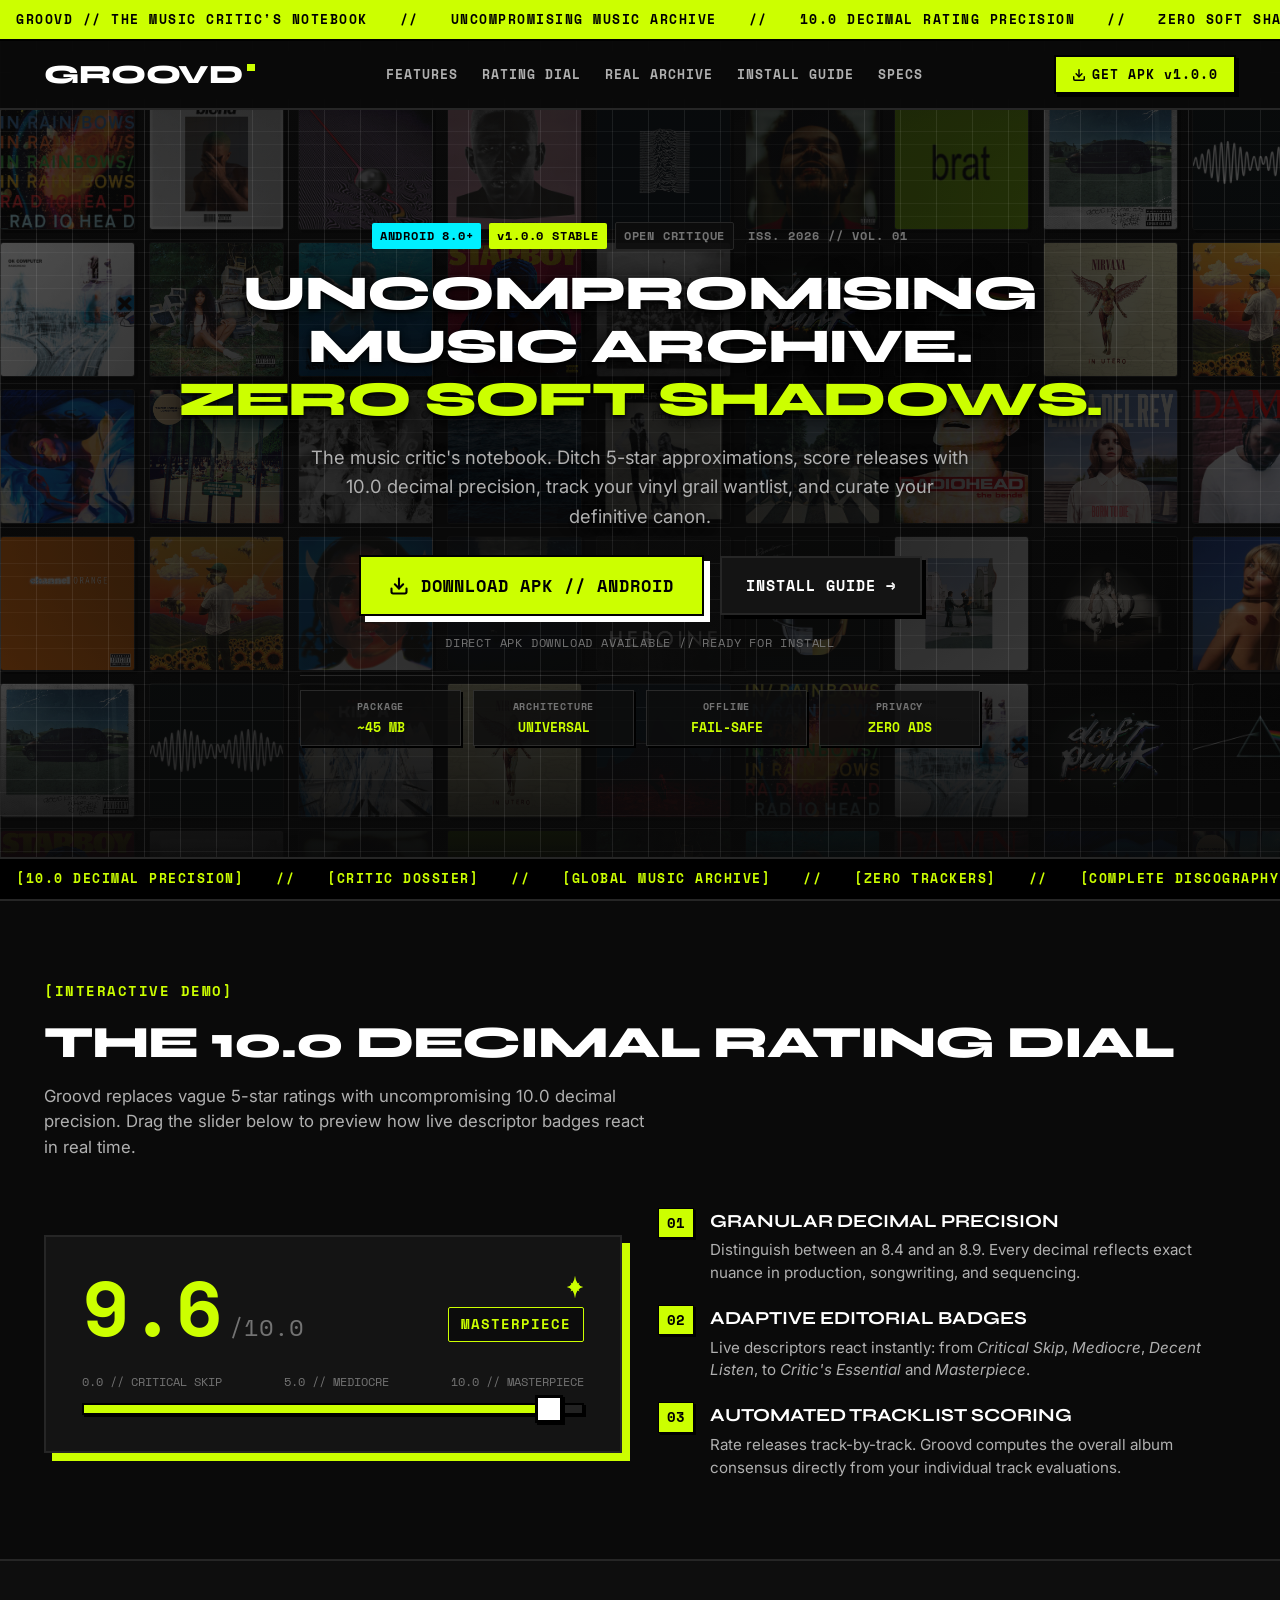
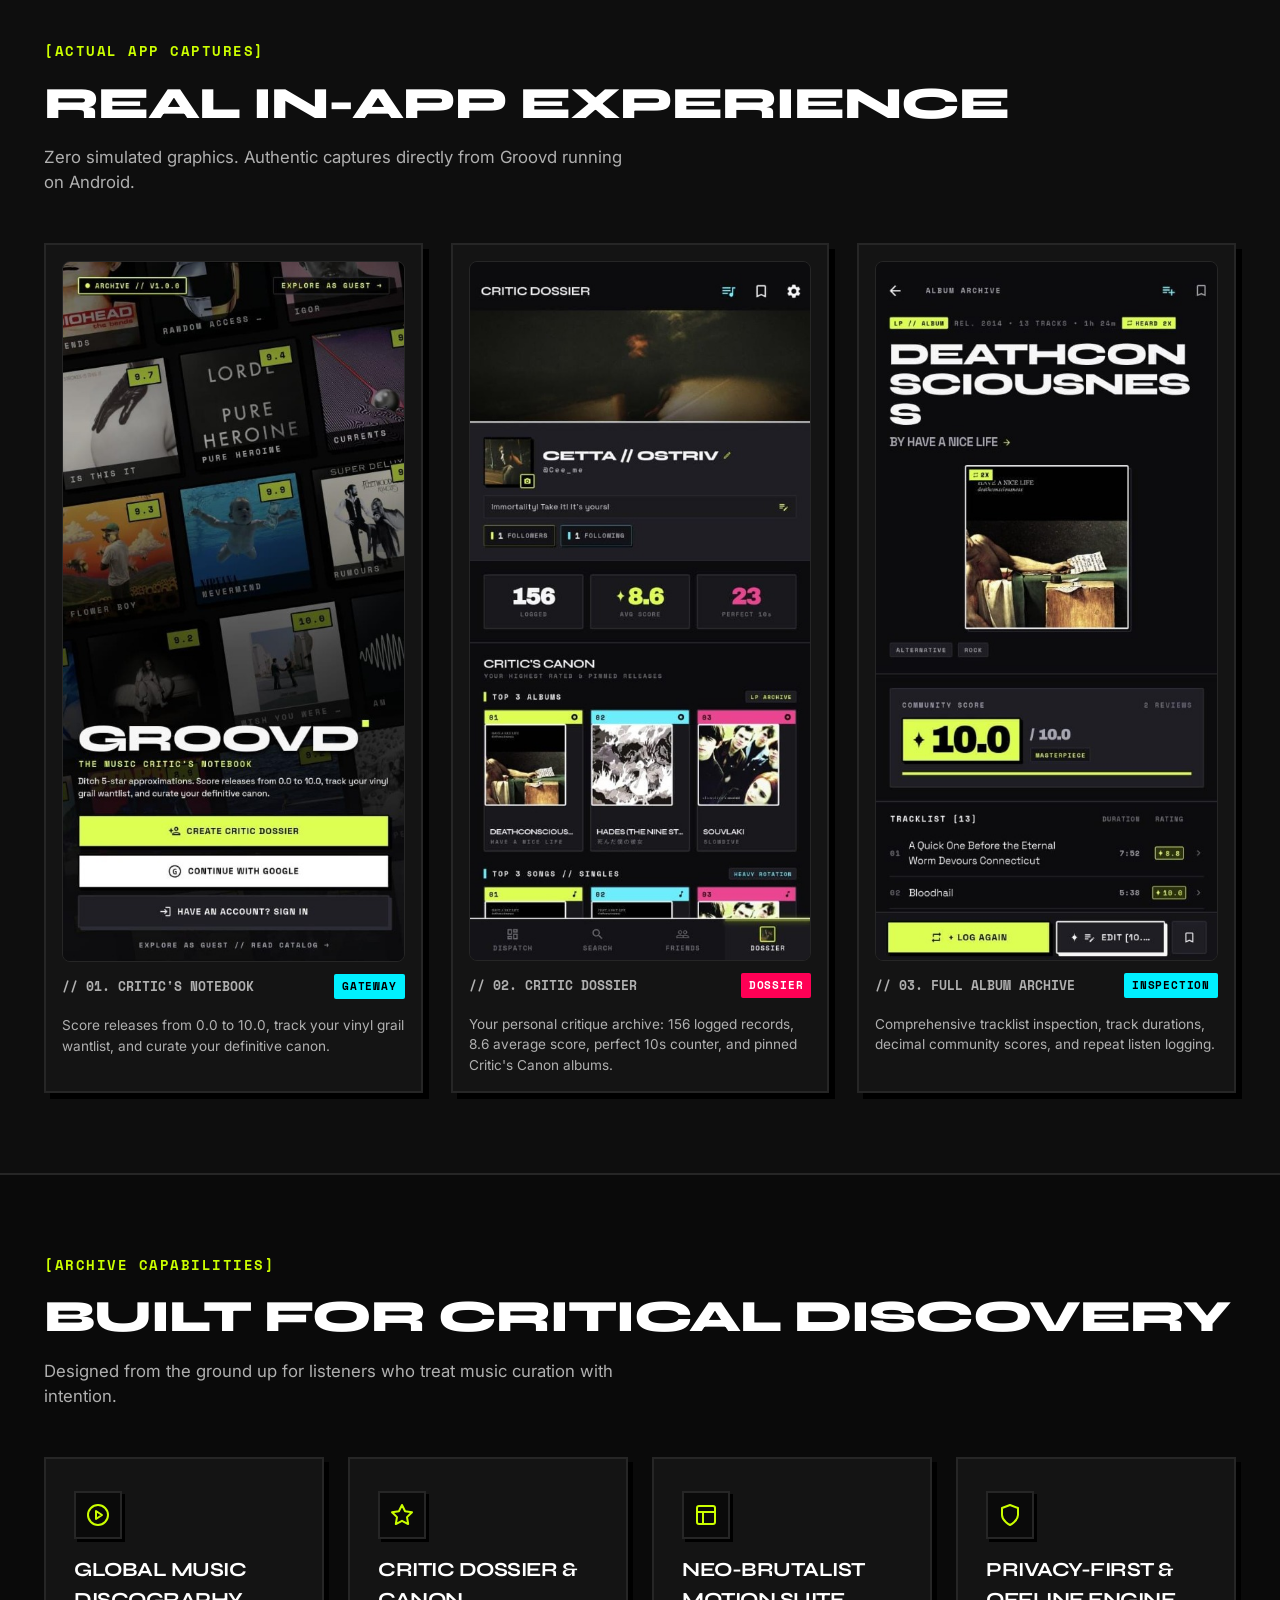
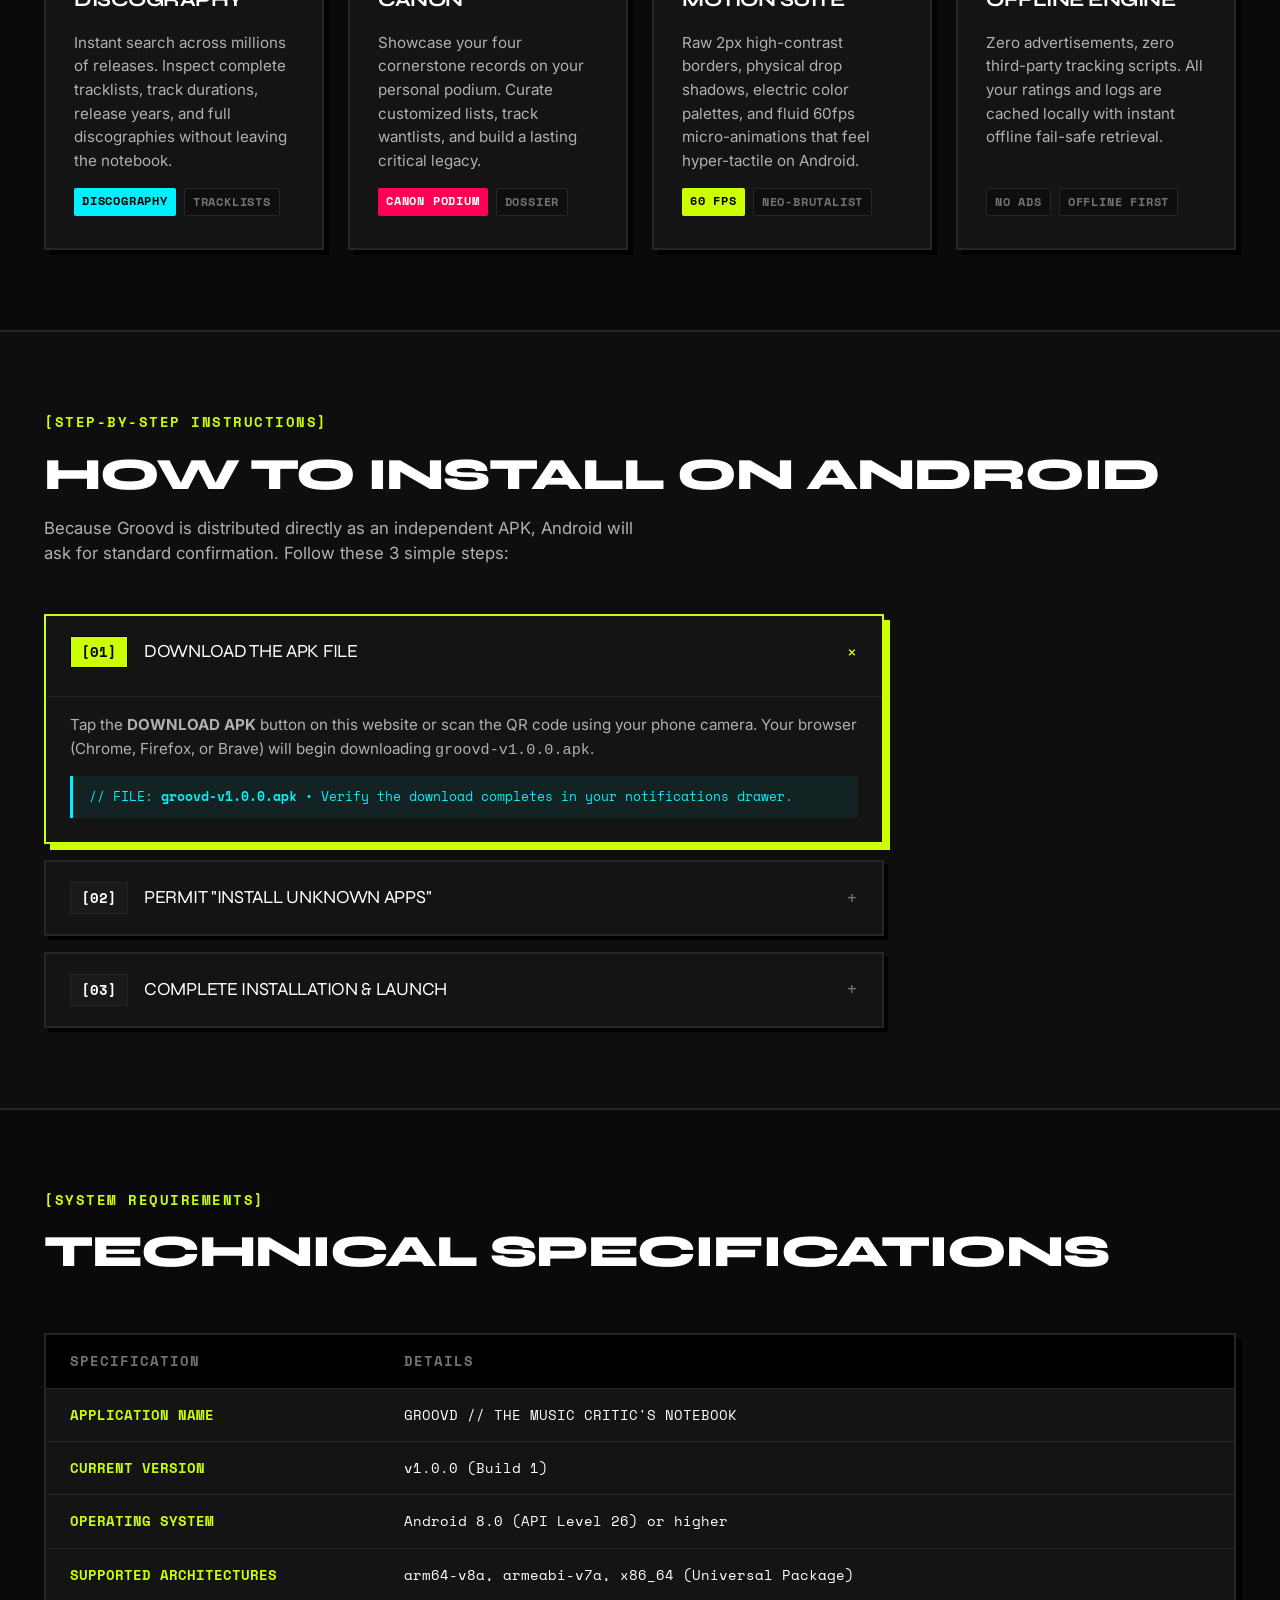
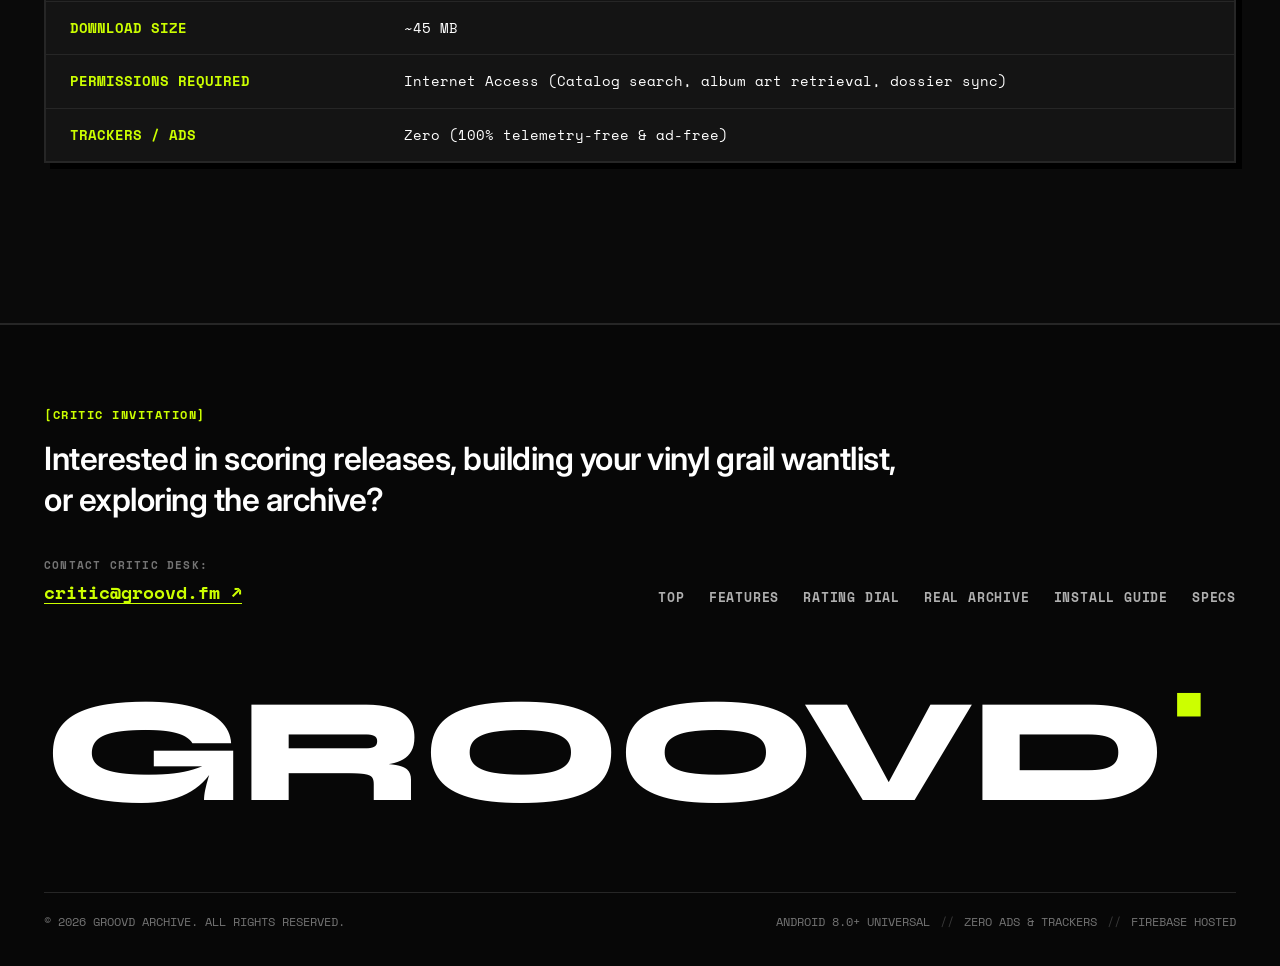
==== groovd/website/index.html @ 0b5dc409 "add website landing page, stylesheet, and static assets" ====
<!DOCTYPE html>
<html lang="en">
<head>
  <meta charset="UTF-8">
  <meta name="viewport" content="width=device-width, initial-scale=1.0">
  <title>GROOVD // The Music Critic's Notebook (Official Android Download)</title>

  <!-- SEO & Social Metadata -->
  <meta name="description" content="Download Groovd for Android. The uncompromising editorial music rating and cataloging application with 10.0 decimal precision, critic dossiers, and neo-brutalist aesthetics.">
  <meta name="keywords" content="Groovd, music critic, music rating app, album reviews, 10.0 decimal rating, android apk, brutalist music app">
  <meta name="author" content="Groovd Editorial">

  <!-- Open Graph / Facebook -->
  <meta property="og:type" content="website">
  <meta property="og:url" content="https://groovd-43b81.web.app/">
  <meta property="og:title" content="GROOVD // The Music Critic's Notebook">
  <meta property="og:description" content="Uncompromising music rating and discography archive for Android. 10.0 decimal precision, zero soft shadows.">
  <meta property="og:image" content="assets/icon/groovd-logo.png">

  <!-- Twitter -->
  <meta name="twitter:card" content="summary_large_image">
  <meta name="twitter:title" content="GROOVD // The Music Critic's Notebook">
  <meta name="twitter:description" content="Uncompromising music rating and discography archive for Android. Download official APK.">
  <meta name="twitter:image" content="assets/icon/groovd-logo.png">

  <!-- Favicon -->
  <link rel="icon" type="image/png" href="assets/icon/groovd-logo.png">

  <!-- Stylesheet (versioned to ensure instant browser cache refresh) -->
  <link rel="stylesheet" href="css/styles.css?v=3.6">
</head>
<body>

  <!-- In-App Authentic Splash Screen (Same as Flutter App, runs on access & refresh) -->
  <div id="splash-screen" class="splash-screen" role="dialog" aria-modal="true" aria-label="Groovd Launch Screen">
    <!-- Concentric Vinyl Grooves (Directly from app _VinylGroovesPainter) -->
    <svg class="splash-vinyl-grooves" viewBox="0 0 800 800" aria-hidden="true">
      <circle cx="400" cy="400" r="90" fill="none" stroke="#26262F" stroke-width="1.2" />
      <circle cx="400" cy="400" r="140" fill="none" stroke="#26262F" stroke-width="1.2" />
      <circle cx="400" cy="400" r="190" fill="none" stroke="#26262F" stroke-width="1.2" />
      <circle cx="400" cy="400" r="240" fill="none" stroke="#26262F" stroke-width="1.2" />
      <circle cx="400" cy="400" r="290" fill="none" stroke="#26262F" stroke-width="1.2" />
      <circle cx="400" cy="400" r="340" fill="none" stroke="#26262F" stroke-width="1.2" />
    </svg>

    <div class="splash-brand-container">
      <div class="splash-brand-row">
        <span class="splash-brand-text">GROOVD</span>
        <span class="splash-brand-block" aria-hidden="true"></span>
      </div>

      <div class="splash-tagline">
        <span class="splash-dash"></span>
        <span class="splash-tagline-text">THE MUSIC CRITIC'S NOTEBOOK</span>
        <span class="splash-dash"></span>
      </div>
    </div>

    <div class="splash-footer">
      GROOVD // ARCHIVE v1.0
    </div>
  </div>

  <!-- Top Marquee Ticker (Dual identical tracks for 100% seamless infinite loop) -->
  <div class="marquee-wrapper" aria-hidden="true">
    <div class="marquee-content">
      <span>GROOVD // THE MUSIC CRITIC'S NOTEBOOK</span>
      <span>//</span>
      <span>UNCOMPROMISING MUSIC ARCHIVE</span>
      <span>//</span>
      <span>10.0 DECIMAL RATING PRECISION</span>
      <span>//</span>
      <span>ZERO SOFT SHADOWS</span>
      <span>//</span>
      <span>OFFICIAL ANDROID V1.0.0 RELEASE</span>
      <span>//</span>
      <span>DIRECT APK DOWNLOAD</span>
      <span>//</span>
      <span>GROOVD // THE MUSIC CRITIC'S NOTEBOOK</span>
      <span>//</span>
      <span>UNCOMPROMISING MUSIC ARCHIVE</span>
      <span>//</span>
      <span>10.0 DECIMAL RATING PRECISION</span>
      <span>//</span>
      <span>ZERO SOFT SHADOWS</span>
      <span>//</span>
      <span>OFFICIAL ANDROID V1.0.0 RELEASE</span>
      <span>//</span>
      <span>DIRECT APK DOWNLOAD</span>
      <span>//</span>
    </div>
    <div class="marquee-content" aria-hidden="true">
      <span>GROOVD // THE MUSIC CRITIC'S NOTEBOOK</span>
      <span>//</span>
      <span>UNCOMPROMISING MUSIC ARCHIVE</span>
      <span>//</span>
      <span>10.0 DECIMAL RATING PRECISION</span>
      <span>//</span>
      <span>ZERO SOFT SHADOWS</span>
      <span>//</span>
      <span>OFFICIAL ANDROID V1.0.0 RELEASE</span>
      <span>//</span>
      <span>DIRECT APK DOWNLOAD</span>
      <span>//</span>
      <span>GROOVD // THE MUSIC CRITIC'S NOTEBOOK</span>
      <span>//</span>
      <span>UNCOMPROMISING MUSIC ARCHIVE</span>
      <span>//</span>
      <span>10.0 DECIMAL RATING PRECISION</span>
      <span>//</span>
      <span>ZERO SOFT SHADOWS</span>
      <span>//</span>
      <span>OFFICIAL ANDROID V1.0.0 RELEASE</span>
      <span>//</span>
      <span>DIRECT APK DOWNLOAD</span>
      <span>//</span>
    </div>
  </div>

  <!-- Sticky Navigation Header (In-App Logo Style: GROOVD ▪) -->
  <header class="site-nav">
    <div class="container nav-inner">
      <a href="#hero" class="nav-brand" aria-label="GROOVD Archive Home">
        <span class="brand-text">GROOVD</span>
        <span class="brand-square" aria-hidden="true"></span>
      </a>

      <nav class="nav-links">
        <a href="#features">FEATURES</a>
        <a href="#rating-demo">RATING DIAL</a>
        <a href="#showcase">REAL ARCHIVE</a>
        <a href="#install-guide">INSTALL GUIDE</a>
        <a href="#specs">SPECS</a>
      </nav>

      <a href="#download" class="btn-nav-download js-download-link">
        <svg width="14" height="14" viewBox="0 0 24 24" fill="none" stroke="currentColor" stroke-width="2.5" stroke-linecap="round" stroke-linejoin="round">
          <path d="M21 15v4a2 2 0 0 1-2 2H5a2 2 0 0 1-2-2v-4"></path>
          <polyline points="7 10 12 15 17 10"></polyline>
          <line x1="12" y1="15" x2="12" y2="3"></line>
        </svg>
        GET APK v1.0.0
      </a>
    </div>
  </header>

  <!-- Hero Section with Animated Album Covers Wall Background -->
  <section id="hero" class="hero">
    
    <!-- Animated Multi-Row Background of Real Album Covers Covering ALL of the Top Section Background -->
    <div class="hero-covers-bg" aria-hidden="true">
      <div class="covers-track track-1">
        <img src="assets/covers/in_rainbows.jpg" alt="">
        <img src="assets/covers/blonde.jpg" alt="">
        <img src="assets/covers/currents.jpg" alt="">
        <img src="assets/covers/igor.jpg" alt="">
        <img src="assets/covers/unknown_pleasures.jpg" alt="">
        <img src="assets/covers/after_hours.jpg" alt="">
        <img src="assets/covers/brat.jpg" alt="">
        <img src="assets/covers/good_kid_maad_city.jpg" alt="">
        <img src="assets/covers/am.jpg" alt="">
        <img src="assets/covers/kid_a.jpg" alt="">
        <img src="assets/covers/in_rainbows.jpg" alt="">
        <img src="assets/covers/blonde.jpg" alt="">
        <img src="assets/covers/currents.jpg" alt="">
        <img src="assets/covers/igor.jpg" alt="">
        <img src="assets/covers/unknown_pleasures.jpg" alt="">
        <img src="assets/covers/after_hours.jpg" alt="">
      </div>

      <div class="covers-track track-2">
        <img src="assets/covers/ok_computer.jpg" alt="">
        <img src="assets/covers/ctrl.jpg" alt="">
        <img src="assets/covers/nevermind.jpg" alt="">
        <img src="assets/covers/starboy.jpg" alt="">
        <img src="assets/covers/to_pimp_a_butterfly.jpg" alt="">
        <img src="assets/covers/discovery.jpg" alt="">
        <img src="assets/covers/the_dark_side_of_the_moon.jpg" alt="">
        <img src="assets/covers/in_utero.jpg" alt="">
        <img src="assets/covers/flower_boy.jpg" alt="">
        <img src="assets/covers/punisher.jpg" alt="">
        <img src="assets/covers/ok_computer.jpg" alt="">
        <img src="assets/covers/ctrl.jpg" alt="">
        <img src="assets/covers/nevermind.jpg" alt="">
        <img src="assets/covers/starboy.jpg" alt="">
        <img src="assets/covers/to_pimp_a_butterfly.jpg" alt="">
        <img src="assets/covers/discovery.jpg" alt="">
      </div>

      <div class="covers-track track-3">
        <img src="assets/covers/melodrama.jpg" alt="">
        <img src="assets/covers/lonerism.jpg" alt="">
        <img src="assets/covers/vespertine.jpg" alt="">
        <img src="assets/covers/sos.jpg" alt="">
        <img src="assets/covers/rumours.jpg" alt="">
        <img src="assets/covers/abbey_road.jpg" alt="">
        <img src="assets/covers/the_bends.jpg" alt="">
        <img src="assets/covers/born_to_die.jpg" alt="">
        <img src="assets/covers/damn.jpg" alt="">
        <img src="assets/covers/is_this_it.jpg" alt="">
        <img src="assets/covers/melodrama.jpg" alt="">
        <img src="assets/covers/lonerism.jpg" alt="">
        <img src="assets/covers/vespertine.jpg" alt="">
        <img src="assets/covers/sos.jpg" alt="">
        <img src="assets/covers/rumours.jpg" alt="">
        <img src="assets/covers/abbey_road.jpg" alt="">
      </div>

      <div class="covers-track track-4">
        <img src="assets/covers/channel_orange.jpg" alt="">
        <img src="assets/covers/flower_boy.jpg" alt="">
        <img src="assets/covers/gemini_rights.jpg" alt="">
        <img src="assets/covers/hit_me_hard_and_soft.jpg" alt="">
        <img src="assets/covers/pure_heroine.jpg" alt="">
        <img src="assets/covers/random_access_memories.jpg" alt="">
        <img src="assets/covers/wish_you_were_here.jpg" alt="">
        <img src="assets/covers/wwafawdwg.jpg" alt="">
        <img src="assets/covers/short_n_sweet.jpg" alt="">
        <img src="assets/covers/lover.jpg" alt="">
        <img src="assets/covers/channel_orange.jpg" alt="">
        <img src="assets/covers/flower_boy.jpg" alt="">
        <img src="assets/covers/gemini_rights.jpg" alt="">
        <img src="assets/covers/hit_me_hard_and_soft.jpg" alt="">
        <img src="assets/covers/pure_heroine.jpg" alt="">
        <img src="assets/covers/random_access_memories.jpg" alt="">
      </div>

      <div class="covers-track track-5">
        <img src="assets/covers/good_kid_maad_city.jpg" alt="">
        <img src="assets/covers/am.jpg" alt="">
        <img src="assets/covers/kid_a.jpg" alt="">
        <img src="assets/covers/in_utero.jpg" alt="">
        <img src="assets/covers/punisher.jpg" alt="">
        <img src="assets/covers/in_rainbows.jpg" alt="">
        <img src="assets/covers/ok_computer.jpg" alt="">
        <img src="assets/covers/discovery.jpg" alt="">
        <img src="assets/covers/the_dark_side_of_the_moon.jpg" alt="">
        <img src="assets/covers/blonde.jpg" alt="">
        <img src="assets/covers/good_kid_maad_city.jpg" alt="">
        <img src="assets/covers/am.jpg" alt="">
        <img src="assets/covers/kid_a.jpg" alt="">
        <img src="assets/covers/in_utero.jpg" alt="">
        <img src="assets/covers/punisher.jpg" alt="">
        <img src="assets/covers/in_rainbows.jpg" alt="">
      </div>

      <div class="covers-track track-6">
        <img src="assets/covers/starboy.jpg" alt="">
        <img src="assets/covers/to_pimp_a_butterfly.jpg" alt="">
        <img src="assets/covers/after_hours.jpg" alt="">
        <img src="assets/covers/brat.jpg" alt="">
        <img src="assets/covers/ctrl.jpg" alt="">
        <img src="assets/covers/nevermind.jpg" alt="">
        <img src="assets/covers/damn.jpg" alt="">
        <img src="assets/covers/melodrama.jpg" alt="">
        <img src="assets/covers/lonerism.jpg" alt="">
        <img src="assets/covers/abbey_road.jpg" alt="">
        <img src="assets/covers/starboy.jpg" alt="">
        <img src="assets/covers/to_pimp_a_butterfly.jpg" alt="">
        <img src="assets/covers/after_hours.jpg" alt="">
        <img src="assets/covers/brat.jpg" alt="">
        <img src="assets/covers/ctrl.jpg" alt="">
        <img src="assets/covers/nevermind.jpg" alt="">
      </div>

      <div class="covers-track track-7">
        <img src="assets/covers/wish_you_were_here.jpg" alt="">
        <img src="assets/covers/short_n_sweet.jpg" alt="">
        <img src="assets/covers/pure_heroine.jpg" alt="">
        <img src="assets/covers/the_dark_side_of_the_moon.jpg" alt="">
        <img src="assets/covers/the_bends.jpg" alt="">
        <img src="assets/covers/am.jpg" alt="">
        <img src="assets/covers/discovery.jpg" alt="">
        <img src="assets/covers/in_rainbows.jpg" alt="">
        <img src="assets/covers/ctrl.jpg" alt="">
        <img src="assets/covers/igor.jpg" alt="">
        <img src="assets/covers/wish_you_were_here.jpg" alt="">
        <img src="assets/covers/short_n_sweet.jpg" alt="">
        <img src="assets/covers/pure_heroine.jpg" alt="">
        <img src="assets/covers/the_dark_side_of_the_moon.jpg" alt="">
        <img src="assets/covers/the_bends.jpg" alt="">
        <img src="assets/covers/am.jpg" alt="">
      </div>

      <div class="hero-covers-overlay"></div>
    </div>

    <div class="container hero-container">
      
      <!-- Hero Content (Open, unboxed typography & actions) -->
      <div class="hero-content">
        
        <!-- Header Strip / Badges & Issue Code -->
        <div class="hero-meta-bar">
          <div class="hero-tags">
            <span class="tag-badge cyan">ANDROID 8.0+</span>
            <span class="tag-badge lime">v1.0.0 STABLE</span>
            <span class="tag-badge muted">OPEN CRITIQUE</span>
          </div>
          <div class="hero-edition-code">
            ISS. 2026 // VOL. 01
          </div>
        </div>

        <!-- Headline -->
        <h1 class="hero-title">
          <span class="hero-title-line">UNCOMPROMISING</span>
          <span class="hero-title-line">MUSIC ARCHIVE.</span>
          <span class="hero-title-line highlight-lime">ZERO SOFT SHADOWS.</span>
        </h1>

        <!-- Subtitle Mission -->
        <p class="hero-subtitle">
          The music critic's notebook. Ditch 5-star approximations, score releases with 10.0 decimal precision, track your vinyl grail wantlist, and curate your definitive canon.
        </p>

        <!-- Action Buttons & Device Status -->
        <div class="hero-actions-container">
          <div class="download-cta-row" id="download">
            <a href="download/groovd-latest.apk" class="btn-primary-download js-download-link" download="groovd-v1.0.0.apk">
              <svg width="20" height="20" viewBox="0 0 24 24" fill="none" stroke="currentColor" stroke-width="2.5" stroke-linecap="round" stroke-linejoin="round">
                <path d="M21 15v4a2 2 0 0 1-2 2H5a2 2 0 0 1-2-2v-4"></path>
                <polyline points="7 10 12 15 17 10"></polyline>
                <line x1="12" y1="15" x2="12" y2="3"></line>
              </svg>
              DOWNLOAD APK // ANDROID
            </a>

            <a href="#install-guide" class="btn-secondary-guide">
              INSTALL GUIDE →
            </a>
          </div>

          <div id="device-notice"></div>
        </div>

        <!-- Structured Specs Strip -->
        <div class="hero-specs-strip">
          <div class="spec-chip">
            <span class="spec-k">PACKAGE</span>
            <span class="spec-v">~45 MB</span>
          </div>
          <div class="spec-chip">
            <span class="spec-k">ARCHITECTURE</span>
            <span class="spec-v">UNIVERSAL</span>
          </div>
          <div class="spec-chip">
            <span class="spec-k">OFFLINE</span>
            <span class="spec-v">FAIL-SAFE</span>
          </div>
          <div class="spec-chip">
            <span class="spec-k">PRIVACY</span>
            <span class="spec-v">ZERO ADS</span>
          </div>
        </div>

      </div>

    </div>
  </section>

  <!-- Secondary Ticker (Dual identical tracks for 100% seamless infinite loop) -->
  <div class="marquee-wrapper marquee-alt" aria-hidden="true">
    <div class="marquee-content">
      <span>[10.0 DECIMAL PRECISION]</span>
      <span>//</span>
      <span>[CRITIC DOSSIER]</span>
      <span>//</span>
      <span>[GLOBAL MUSIC ARCHIVE]</span>
      <span>//</span>
      <span>[ZERO TRACKERS]</span>
      <span>//</span>
      <span>[COMPLETE DISCOGRAPHY]</span>
      <span>//</span>
      <span>[HAPTIC SLIDERS]</span>
      <span>//</span>
      <span>[10.0 DECIMAL PRECISION]</span>
      <span>//</span>
      <span>[CRITIC DOSSIER]</span>
      <span>//</span>
      <span>[GLOBAL MUSIC ARCHIVE]</span>
      <span>//</span>
      <span>[ZERO TRACKERS]</span>
      <span>//</span>
      <span>[COMPLETE DISCOGRAPHY]</span>
      <span>//</span>
      <span>[HAPTIC SLIDERS]</span>
      <span>//</span>
    </div>
    <div class="marquee-content" aria-hidden="true">
      <span>[10.0 DECIMAL PRECISION]</span>
      <span>//</span>
      <span>[CRITIC DOSSIER]</span>
      <span>//</span>
      <span>[GLOBAL MUSIC ARCHIVE]</span>
      <span>//</span>
      <span>[ZERO TRACKERS]</span>
      <span>//</span>
      <span>[COMPLETE DISCOGRAPHY]</span>
      <span>//</span>
      <span>[HAPTIC SLIDERS]</span>
      <span>//</span>
      <span>[10.0 DECIMAL PRECISION]</span>
      <span>//</span>
      <span>[CRITIC DOSSIER]</span>
      <span>//</span>
      <span>[GLOBAL MUSIC ARCHIVE]</span>
      <span>//</span>
      <span>[ZERO TRACKERS]</span>
      <span>//</span>
      <span>[COMPLETE DISCOGRAPHY]</span>
      <span>//</span>
      <span>[HAPTIC SLIDERS]</span>
      <span>//</span>
    </div>
  </div>

  <!-- Interactive Rating Playground -->
  <section id="rating-demo" class="section">
    <div class="container">
      <div class="section-header">
        <span class="section-label">[INTERACTIVE DEMO]</span>
        <h2 class="section-title">THE 10.0 DECIMAL RATING DIAL</h2>
        <p class="section-desc">
          Groovd replaces vague 5-star ratings with uncompromising 10.0 decimal precision. Drag the slider below to preview how live descriptor badges react in real time.
        </p>
      </div>

      <div class="playground-grid">
        <!-- Interactive Card -->
        <div class="rating-demo-card" id="demo-rating-card">
          <div class="rating-demo-display">
            <div class="score-huge-wrap">
              <span class="score-huge-number" id="demo-score-value">9.6</span>
              <span class="score-huge-max">/10.0</span>
            </div>

            <div class="rating-badge-combo">
              <div id="demo-spike-sign"></div>
              <div class="descriptor-chip" id="demo-descriptor">MASTERPIECE</div>
            </div>
          </div>

          <div class="slider-container">
            <div class="slider-label-row">
              <span>0.0 // CRITICAL SKIP</span>
              <span>5.0 // MEDIOCRE</span>
              <span>10.0 // MASTERPIECE</span>
            </div>
            <input type="range" id="demo-rating-slider" min="0.0" max="10.0" step="0.1" value="9.6" aria-label="Interactive rating score slider">
          </div>
        </div>

        <!-- Explanatory Points -->
        <div class="playground-info">
          <div class="feature-point">
            <div class="point-index">01</div>
            <div class="point-body">
              <h4>Granular Decimal Precision</h4>
              <p>Distinguish between an 8.4 and an 8.9. Every decimal reflects exact nuance in production, songwriting, and sequencing.</p>
            </div>
          </div>

          <div class="feature-point">
            <div class="point-index">02</div>
            <div class="point-body">
              <h4>Adaptive Editorial Badges</h4>
              <p>Live descriptors react instantly: from <em>Critical Skip</em>, <em>Mediocre</em>, <em>Decent Listen</em>, to <em>Critic's Essential</em> and <em>Masterpiece</em>.</p>
            </div>
          </div>

          <div class="feature-point">
            <div class="point-index">03</div>
            <div class="point-body">
              <h4>Automated Tracklist Scoring</h4>
              <p>Rate releases track-by-track. Groovd computes the overall album consensus directly from your individual track evaluations.</p>
            </div>
          </div>
        </div>
      </div>
    </div>
  </section>

  <!-- Real In-App Screenshots Showcase Section -->
  <section id="showcase" class="section" style="background-color: #0E0E0E; border-top: 2px solid var(--border-dark); border-bottom: 2px solid var(--border-dark);">
    <div class="container">
      <div class="section-header">
        <span class="section-label">[ACTUAL APP CAPTURES]</span>
        <h2 class="section-title">REAL IN-APP EXPERIENCE</h2>
        <p class="section-desc">Zero simulated graphics. Authentic captures directly from Groovd running on Android.</p>
      </div>

      <div class="real-screens-showcase">
        <div class="real-screen-card">
          <div class="real-screen-img-box">
            <img src="assets/screenshots/groovd_landing.jpg" alt="Groovd Notebook Entry Screen" loading="lazy">
          </div>
          <div class="real-screen-caption">
            <span>// 01. CRITIC'S NOTEBOOK</span>
            <span class="tag-badge cyan" style="font-size: 0.7rem;">GATEWAY</span>
          </div>
          <p style="font-size: 0.85rem; color: var(--text-secondary); line-height: 1.5; margin-top: 4px;">
            Score releases from 0.0 to 10.0, track your vinyl grail wantlist, and curate your definitive canon.
          </p>
        </div>

        <div class="real-screen-card">
          <div class="real-screen-img-box">
            <img src="assets/screenshots/groovd_dossier.jpg" alt="Groovd Critic Dossier Screen" loading="lazy">
          </div>
          <div class="real-screen-caption">
            <span>// 02. CRITIC DOSSIER</span>
            <span class="tag-badge pink" style="font-size: 0.7rem;">DOSSIER</span>
          </div>
          <p style="font-size: 0.85rem; color: var(--text-secondary); line-height: 1.5; margin-top: 4px;">
            Your personal critique archive: 156 logged records, 8.6 average score, perfect 10s counter, and pinned Critic's Canon albums.
          </p>
        </div>

        <div class="real-screen-card">
          <div class="real-screen-img-box">
            <img src="assets/screenshots/groovd_album.jpg" alt="Groovd Album Archive Screen" loading="lazy">
          </div>
          <div class="real-screen-caption">
            <span>// 03. FULL ALBUM ARCHIVE</span>
            <span class="tag-badge cyan" style="font-size: 0.7rem;">INSPECTION</span>
          </div>
          <p style="font-size: 0.85rem; color: var(--text-secondary); line-height: 1.5; margin-top: 4px;">
            Comprehensive tracklist inspection, track durations, decimal community scores, and repeat listen logging.
          </p>
        </div>
      </div>
    </div>
  </section>

  <!-- Core Features Section -->
  <section id="features" class="section">
    <div class="container">
      <div class="section-header">
        <span class="section-label">[ARCHIVE CAPABILITIES]</span>
        <h2 class="section-title">BUILT FOR CRITICAL DISCOVERY</h2>
        <p class="section-desc">Designed from the ground up for listeners who treat music curation with intention.</p>
      </div>

      <div class="features-grid">
        <div class="feature-card">
          <div class="feature-icon-box">
            <svg width="24" height="24" viewBox="0 0 24 24" fill="none" stroke="currentColor" stroke-width="2" stroke-linecap="round" stroke-linejoin="round">
              <circle cx="12" cy="12" r="10"></circle>
              <polygon points="10 8 16 12 10 16 10 8"></polygon>
            </svg>
          </div>
          <h3>Global Music Discography</h3>
          <p>Instant search across millions of releases. Inspect complete tracklists, track durations, release years, and full discographies without leaving the notebook.</p>
          <div class="chip-preview">
            <span class="tag-badge cyan">DISCOGRAPHY</span>
            <span class="tag-badge muted">TRACKLISTS</span>
          </div>
        </div>

        <div class="feature-card">
          <div class="feature-icon-box">
            <svg width="24" height="24" viewBox="0 0 24 24" fill="none" stroke="currentColor" stroke-width="2" stroke-linecap="round" stroke-linejoin="round">
              <polygon points="12 2 15.09 8.26 22 9.27 17 14.14 18.18 21.02 12 17.77 5.82 21.02 7 14.14 2 9.27 8.91 8.26 12 2"></polygon>
            </svg>
          </div>
          <h3>Critic Dossier & Canon</h3>
          <p>Showcase your four cornerstone records on your personal podium. Curate customized lists, track wantlists, and build a lasting critical legacy.</p>
          <div class="chip-preview">
            <span class="tag-badge pink">CANON PODIUM</span>
            <span class="tag-badge muted">DOSSIER</span>
          </div>
        </div>

        <div class="feature-card">
          <div class="feature-icon-box">
            <svg width="24" height="24" viewBox="0 0 24 24" fill="none" stroke="currentColor" stroke-width="2" stroke-linecap="round" stroke-linejoin="round">
              <rect x="3" y="3" width="18" height="18" rx="2" ry="2"></rect>
              <line x1="3" y1="9" x2="21" y2="9"></line>
              <line x1="9" y1="21" x2="9" y2="9"></line>
            </svg>
          </div>
          <h3>Neo-Brutalist Motion Suite</h3>
          <p>Raw 2px high-contrast borders, physical drop shadows, electric color palettes, and fluid 60fps micro-animations that feel hyper-tactile on Android.</p>
          <div class="chip-preview">
            <span class="tag-badge cyan" style="background-color: var(--acid-lime);">60 FPS</span>
            <span class="tag-badge muted">NEO-BRUTALIST</span>
          </div>
        </div>

        <div class="feature-card">
          <div class="feature-icon-box">
            <svg width="24" height="24" viewBox="0 0 24 24" fill="none" stroke="currentColor" stroke-width="2" stroke-linecap="round" stroke-linejoin="round">
              <path d="M12 22s8-4 8-10V5l-8-3-8 3v7c0 6 8 10 8 10z"></path>
            </svg>
          </div>
          <h3>Privacy-First & Offline Engine</h3>
          <p>Zero advertisements, zero third-party tracking scripts. All your ratings and logs are cached locally with instant offline fail-safe retrieval.</p>
          <div class="chip-preview">
            <span class="tag-badge muted">NO ADS</span>
            <span class="tag-badge muted">OFFLINE FIRST</span>
          </div>
        </div>
      </div>
    </div>
  </section>

  <!-- Interactive Android Sideloading Walkthrough (No Emojis) -->
  <section id="install-guide" class="section" style="background-color: #0E0E0E; border-top: 2px solid var(--border-dark);">
    <div class="container">
      <div class="section-header">
        <span class="section-label">[STEP-BY-STEP INSTRUCTIONS]</span>
        <h2 class="section-title">HOW TO INSTALL ON ANDROID</h2>
        <p class="section-desc">
          Because Groovd is distributed directly as an independent APK, Android will ask for standard confirmation. Follow these 3 simple steps:
        </p>
      </div>

      <div class="sideload-accordion">
        <!-- Step 1 -->
        <div class="sideload-step active">
          <div class="step-header">
            <div class="step-header-left">
              <span class="step-num">[01]</span>
              <span class="step-title">Download the APK File</span>
            </div>
            <span class="step-indicator">+</span>
          </div>
          <div class="step-body">
            <p>Tap the <strong>DOWNLOAD APK</strong> button on this website or scan the QR code using your phone camera. Your browser (Chrome, Firefox, or Brave) will begin downloading <code>groovd-v1.0.0.apk</code>.</p>
            <div class="step-alert-box">
              // FILE: <strong>groovd-v1.0.0.apk</strong> • Verify the download completes in your notifications drawer.
            </div>
          </div>
        </div>

        <!-- Step 2 -->
        <div class="sideload-step">
          <div class="step-header">
            <div class="step-header-left">
              <span class="step-num">[02]</span>
              <span class="step-title">Permit "Install Unknown Apps"</span>
            </div>
            <span class="step-indicator">+</span>
          </div>
          <div class="step-body">
            <p>Tap the completed download notification. If this is your first time sideloading an app from your browser, Android will display: <em>"For your security, your phone is not allowed to install unknown apps from this source."</em></p>
            <p style="margin-top: 8px;">Tap <strong>Settings</strong> in that popup, and toggle <strong>"Allow from this source"</strong> to ON.</p>
            <div class="step-alert-box">
              // NOTICE: This is standard Android security for all apps downloaded directly from websites rather than the Play Store.
            </div>
          </div>
        </div>

        <!-- Step 3 -->
        <div class="sideload-step">
          <div class="step-header">
            <div class="step-header-left">
              <span class="step-num">[03]</span>
              <span class="step-title">Complete Installation & Launch</span>
            </div>
            <span class="step-indicator">+</span>
          </div>
          <div class="step-body">
            <p>Return to the installer screen and tap <strong>INSTALL</strong>. Once installed, tap <strong>OPEN</strong> to launch Groovd, build your Critic Dossier, and start logging releases.</p>
            <div class="step-alert-box" style="border-left-color: var(--acid-lime); color: var(--acid-lime); background-color: rgba(204, 255, 0, 0.05);">
              // READY: All future releases and updates can be installed over the existing app without losing your reviews.
            </div>
          </div>
        </div>
      </div>
    </div>
  </section>

  <!-- Technical Specifications Table -->
  <section id="specs" class="section" style="border-top: 2px solid var(--border-dark);">
    <div class="container">
      <div class="section-header">
        <span class="section-label">[SYSTEM REQUIREMENTS]</span>
        <h2 class="section-title">TECHNICAL SPECIFICATIONS</h2>
      </div>

      <div class="specs-table-wrapper">
        <table class="specs-table">
          <thead>
            <tr>
              <th>SPECIFICATION</th>
              <th>DETAILS</th>
            </tr>
          </thead>
          <tbody>
            <tr>
              <td>APPLICATION NAME</td>
              <td>GROOVD // THE MUSIC CRITIC'S NOTEBOOK</td>
            </tr>
            <tr>
              <td>CURRENT VERSION</td>
              <td>v1.0.0 (Build 1)</td>
            </tr>
            <tr>
              <td>OPERATING SYSTEM</td>
              <td>Android 8.0 (API Level 26) or higher</td>
            </tr>
            <tr>
              <td>SUPPORTED ARCHITECTURES</td>
              <td>arm64-v8a, armeabi-v7a, x86_64 (Universal Package)</td>
            </tr>
            <tr>
              <td>DOWNLOAD SIZE</td>
              <td>~45 MB</td>
            </tr>
            <tr>
              <td>PERMISSIONS REQUIRED</td>
              <td>Internet Access (Catalog search, album art retrieval, dossier sync)</td>
            </tr>
            <tr>
              <td>TRACKERS / ADS</td>
              <td>Zero (100% telemetry-free & ad-free)</td>
            </tr>
          </tbody>
        </table>
      </div>
    </div>
  </section>

  <!-- Site Footer (Neat Brutalist Architecture matching reference layout) -->
  <footer class="site-footer" id="footer">
    <div class="container footer-inner">
      
      <!-- Top: Inquiry Headline -->
      <div class="footer-header">
        <span class="footer-badge">[CRITIC INVITATION]</span>
        <h2 class="footer-headline">
          Interested in scoring releases, building your vinyl grail wantlist, or exploring the archive?
        </h2>
      </div>

      <!-- Action Row: Contact Info on Left, Navigation Links on Right (matching reference image) -->
      <div class="footer-action-row">
        <div class="footer-contact-block">
          <span class="contact-label">CONTACT CRITIC DESK:</span>
          <a href="mailto:critic@groovd.fm" class="contact-link">critic@groovd.fm ↗</a>
        </div>

        <nav class="footer-nav-bar" aria-label="Footer Navigation">
          <a href="#hero">TOP</a>
          <a href="#features">FEATURES</a>
          <a href="#rating-demo">RATING DIAL</a>
          <a href="#showcase">REAL ARCHIVE</a>
          <a href="#install-guide">INSTALL GUIDE</a>
          <a href="#specs">SPECS</a>
        </nav>
      </div>

      <!-- Monumental GROOVD Wordmark: Scales to full width with zero clipping on any screen -->
      <div class="footer-wordmark-wrapper" aria-label="GROOVD Archive">
        <svg class="footer-wordmark-svg" viewBox="0 0 1520 220" width="100%" height="auto" preserveAspectRatio="xMinYMid meet">
          <text x="0" y="165" class="footer-svg-text">GROOVD</text>
          <rect x="1445" y="28" width="30" height="30" class="footer-svg-square" />
        </svg>
      </div>

      <!-- Bottom Row: Copyright & Technical Status -->
      <div class="footer-bottom-row">
        <div class="footer-copyright-text">
          © 2026 GROOVD ARCHIVE. ALL RIGHTS RESERVED.
        </div>
        <div class="footer-tech-specs">
          <span>ANDROID 8.0+ UNIVERSAL</span>
          <span class="tech-sep">//</span>
          <span>ZERO ADS & TRACKERS</span>
          <span class="tech-sep">//</span>
          <span>FIREBASE HOSTED</span>
        </div>
      </div>

    </div>
  </footer>

  <!-- Sticky Mobile Download Bar (No Emojis) -->
  <div class="sticky-download-bar" id="sticky-download-bar">
    <div class="sticky-meta">
      <span class="sticky-title">GROOVD FOR ANDROID</span>
      <span class="sticky-sub">v1.0.0 // ~45 MB</span>
    </div>
    <a href="download/groovd-latest.apk" class="btn-sticky-download js-download-link" download="groovd-v1.0.0.apk">
      <svg width="14" height="14" viewBox="0 0 24 24" fill="none" stroke="currentColor" stroke-width="2.5" stroke-linecap="round" stroke-linejoin="round">
        <path d="M21 15v4a2 2 0 0 1-2 2H5a2 2 0 0 1-2-2v-4"></path>
        <polyline points="7 10 12 15 17 10"></polyline>
        <line x1="12" y1="15" x2="12" y2="3"></line>
      </svg>
      DOWNLOAD
    </a>
  </div>

  <!-- Scripts -->
  <script src="js/qrcode.js"></script>
  <script src="js/main.js?v=3.6"></script>
</body>
</html>
---- groovd/website/css/styles.css ----
/* =========================================================================
   GROOVD // THE MUSIC CRITIC'S NOTEBOOK
   Neo-Brutalist Design System & Stylesheet (No Emojis • 100% Real Screenshots)
   ========================================================================= */

@import url('https://fonts.googleapis.com/css2?family=Inter:wght@400;500;600;700&family=Space+Mono:ital,wght@0,400;0,700;1,400&family=Syne:wght@700;800;900&display=swap');

:root {
  --pure-black: #0A0A0A;
  --surface-card: #141414;
  --surface-elevated: #1A1A1A;
  --surface-hover: #222222;
  --border-dark: #262626;
  --border-light: #3A3A3A;
  --acid-lime: #CCFF00;
  --cyber-cyan: #00F0FF;
  --electric-pink: #FF0055;
  --vermillion: #FF3B30;
  --text-primary: #FFFFFF;
  --text-secondary: #B0B0B0;
  --text-muted: #737373;

  --font-display: 'Syne', sans-serif;
  --font-mono: 'Space Mono', monospace;
  --font-body: 'Inter', sans-serif;

  --hard-shadow-sm: 3px 3px 0px #000000;
  --hard-shadow-md: 5px 5px 0px #000000;
  --hard-shadow-lg: 8px 8px 0px #000000;
  --hard-shadow-lime: 6px 6px 0px var(--acid-lime);
  --hard-shadow-cyan: 6px 6px 0px var(--cyber-cyan);

  --max-width: 1240px;
}

/* =========================================================================
   In-App Authentic Splash Screen (Same as Flutter App, plays on access/refresh)
   ========================================================================= */
.splash-screen {
  position: fixed;
  top: 0;
  left: 0;
  width: 100vw;
  height: 100vh;
  background-color: #080808;
  z-index: 99999;
  display: flex;
  flex-direction: column;
  align-items: center;
  justify-content: center;
  overflow: hidden;
  cursor: pointer;
  transition: opacity 0.4s cubic-bezier(0.16, 1, 0.3, 1), visibility 0.4s;
}

.splash-screen.splash-fade-out {
  opacity: 0;
  visibility: hidden;
  pointer-events: none;
}

/* Concentric Vinyl Grooves */
.splash-vinyl-grooves {
  position: absolute;
  top: 50%;
  left: 50%;
  width: 720px;
  height: 720px;
  max-width: 94vw;
  max-height: 94vw;
  transform: translate(-50%, -50%);
  pointer-events: none;
  opacity: 0;
  animation: splashGroovesIn 1.1s ease-out 0.1s forwards;
}

@keyframes splashGroovesIn {
  0% {
    opacity: 0;
    transform: translate(-50%, -50%) scale(0.92);
  }
  100% {
    opacity: 0.16;
    transform: translate(-50%, -50%) scale(1);
  }
}

.splash-brand-container {
  display: flex;
  flex-direction: column;
  align-items: center;
  justify-content: center;
  position: relative;
  z-index: 2;
  user-select: none;
}

.splash-brand-row {
  display: inline-flex;
  align-items: flex-start;
  justify-content: center;
  animation: splashTextIntro 0.7s cubic-bezier(0.175, 0.885, 0.32, 1.275) 0.1s forwards;
  opacity: 0;
  transform: translateY(14px) scale(0.90);
}

@keyframes splashTextIntro {
  0% {
    opacity: 0;
    transform: translateY(14px) scale(0.90);
    letter-spacing: -4px;
  }
  100% {
    opacity: 1;
    transform: translateY(0) scale(1);
    letter-spacing: -2px;
  }
}

.splash-brand-text {
  font-family: var(--font-display);
  font-size: clamp(3.2rem, 9.5vw, 5.2rem);
  font-weight: 900;
  color: #FFFFFF;
  line-height: 1;
  text-transform: uppercase;
}

.splash-brand-block {
  display: inline-block;
  width: clamp(10px, 1.8vw, 15px);
  height: clamp(10px, 1.8vw, 15px);
  background-color: var(--acid-lime);
  margin-left: 6px;
  margin-top: clamp(4px, 0.8vw, 8px);
  opacity: 0;
  transform: scale(0);
  animation: splashBlockBounce 0.6s cubic-bezier(0.34, 1.56, 0.64, 1) 0.65s forwards;
  flex-shrink: 0;
}

@keyframes splashBlockBounce {
  0% {
    opacity: 0;
    transform: scale(0);
    box-shadow: none;
  }
  45% {
    opacity: 1;
    transform: scale(1.35);
    box-shadow: 0 0 28px rgba(204, 255, 0, 0.95), 0 0 10px rgba(204, 255, 0, 0.8);
  }
  100% {
    opacity: 1;
    transform: scale(1);
    box-shadow: 0 0 16px rgba(204, 255, 0, 0.35);
  }
}

.splash-tagline {
  display: flex;
  align-items: center;
  justify-content: center;
  gap: 10px;
  margin-top: 14px;
  opacity: 0;
  transform: translateY(8px);
  animation: splashTaglineIntro 0.5s cubic-bezier(0.16, 1, 0.3, 1) 1.05s forwards;
}

@keyframes splashTaglineIntro {
  0% {
    opacity: 0;
    transform: translateY(8px);
  }
  100% {
    opacity: 0.85;
    transform: translateY(0);
  }
}

.splash-dash {
  width: 14px;
  height: 1px;
  background-color: rgba(204, 255, 0, 0.45);
  display: inline-block;
}

.splash-tagline-text {
  font-family: var(--font-mono);
  font-size: clamp(0.68rem, 1.6vw, 0.82rem);
  font-weight: 700;
  letter-spacing: 2.2px;
  color: var(--text-secondary);
  text-transform: uppercase;
}

.splash-footer {
  position: absolute;
  bottom: 36px;
  left: 0;
  right: 0;
  text-align: center;
  font-family: var(--font-mono);
  font-size: 0.65rem;
  font-weight: 700;
  letter-spacing: 1.5px;
  color: var(--text-muted);
  opacity: 0;
  animation: splashTaglineIntro 0.5s ease-out 1.25s forwards;
  pointer-events: none;
}

/* =========================================================================
   Reset & Base Styles
   ========================================================================= */
*, *::before, *::after {
  box-sizing: border-box;
  margin: 0;
  padding: 0;
}

html {
  scroll-behavior: smooth;
  font-size: 16px;
  background-color: var(--pure-black);
  color: var(--text-primary);
}

body {
  font-family: var(--font-body);
  background-color: var(--pure-black);
  color: var(--text-primary);
  line-height: 1.5;
  overflow-x: hidden;
  -webkit-font-smoothing: antialiased;
}

/* Visible Neo-Brutalist Grid Lines */
body::before {
  content: '';
  position: fixed;
  top: 0;
  left: 0;
  width: 100vw;
  height: 100vh;
  background-image: 
    linear-gradient(to right, rgba(255, 255, 255, 0.10) 1px, transparent 1px),
    linear-gradient(to bottom, rgba(255, 255, 255, 0.10) 1px, transparent 1px);
  background-size: 36px 36px;
  pointer-events: none;
  z-index: 0;
}

a {
  color: inherit;
  text-decoration: none;
}

img {
  max-width: 100%;
  height: auto;
  display: block;
}

button {
  font-family: inherit;
  cursor: pointer;
  border: none;
  background: none;
}

.container {
  width: 100%;
  max-width: var(--max-width);
  margin: 0 auto;
  padding: 0 24px;
  position: relative;
  z-index: 1;
}

/* =========================================================================
   Marquee Tickers (Zero Emojis, 100% Seamless Infinite Loop)
   ========================================================================= */
.marquee-wrapper {
  background-color: var(--acid-lime);
  color: #000000;
  overflow: hidden;
  white-space: nowrap;
  padding: 10px 0;
  font-family: var(--font-mono);
  font-weight: 700;
  font-size: 0.8rem;
  letter-spacing: 1.5px;
  border-bottom: 2px solid #000000;
  position: relative;
  z-index: 100;
  display: flex;
  user-select: none;
  width: 100%;
}

.marquee-content {
  display: inline-flex;
  flex-shrink: 0;
  align-items: center;
  min-width: 100%;
  animation: scrollMarquee 34s linear infinite;
  will-change: transform;
}

.marquee-content span {
  padding: 0 16px;
  flex-shrink: 0;
}

@keyframes scrollMarquee {
  0% { transform: translateX(0); }
  100% { transform: translateX(-100%); }
}

.marquee-alt {
  background-color: #000000;
  color: var(--acid-lime);
  border-top: 2px solid var(--border-dark);
  border-bottom: 2px solid var(--border-dark);
  z-index: 10;
}

.marquee-alt .marquee-content {
  animation: scrollMarqueeAlt 28s linear infinite;
}

@keyframes scrollMarqueeAlt {
  0% { transform: translateX(0); }
  100% { transform: translateX(-100%); }
}

/* =========================================================================
   Navigation Bar (In-App Style: GROOVD ▪)
   ========================================================================= */
.site-nav {
  position: sticky;
  top: 0;
  z-index: 90;
  background-color: rgba(10, 10, 10, 0.94);
  backdrop-filter: blur(12px);
  border-bottom: 2px solid var(--border-dark);
  padding: 14px 0;
}

.nav-inner {
  display: flex;
  justify-content: space-between;
  align-items: center;
}

/* Exact in-app GROOVD logo with small acid lime block positioned at top */
.nav-brand {
  display: inline-flex;
  align-items: flex-start;
  gap: 5px;
  text-decoration: none;
}

.brand-text {
  font-family: var(--font-display);
  font-size: 1.65rem;
  font-weight: 900;
  letter-spacing: -0.5px;
  color: var(--text-primary);
  line-height: 1;
}

.brand-square {
  display: inline-block;
  width: 7.5px;
  height: 7.5px;
  background-color: var(--acid-lime);
  margin-top: 2px;
  flex-shrink: 0;
}

.nav-links {
  display: flex;
  align-items: center;
  gap: 24px;
  font-family: var(--font-mono);
  font-size: 0.8rem;
  font-weight: 700;
  letter-spacing: 1px;
}

.nav-links a {
  color: var(--text-secondary);
  transition: color 0.2s ease;
}

.nav-links a:hover {
  color: var(--acid-lime);
}

.btn-nav-download {
  background-color: var(--acid-lime);
  color: #000000;
  padding: 8px 16px;
  font-family: var(--font-mono);
  font-size: 0.8rem;
  font-weight: 700;
  letter-spacing: 1px;
  border: 2px solid #000000;
  box-shadow: 3px 3px 0px #000000;
  transition: transform 0.15s ease, box-shadow 0.15s ease;
  display: inline-flex;
  align-items: center;
  gap: 6px;
}

.btn-nav-download:hover {
  transform: translate(-1px, -1px);
  box-shadow: 4px 4px 0px #000000;
}

.btn-nav-download:active {
  transform: translate(2px, 2px);
  box-shadow: 1px 1px 0px #000000;
}

/* Hero Section & Animated Album Covers Background
   Configured so the secondary marquee sits flush at the bottom of the initial screen */
.hero {
  position: relative;
  overflow: hidden;
  height: calc(100vh - 153px);
  height: calc(100dvh - 153px);
  min-height: 480px;
  display: flex;
  flex-direction: column;
  justify-content: center;
  align-items: center;
  padding: 0;
  box-sizing: border-box;
}

/* Covers Wall covering 100% of top section background */
.hero-covers-bg {
  position: absolute;
  top: -15px;
  left: 0;
  right: 0;
  bottom: -15px;
  width: 100%;
  height: calc(100% + 30px);
  display: flex;
  flex-direction: column;
  justify-content: space-between;
  gap: 12px;
  pointer-events: none;
  z-index: 0;
  opacity: 0.65;
  overflow: hidden;
}

.covers-track {
  display: flex;
  gap: 14px;
  width: max-content;
  flex-shrink: 0;
}

.covers-track img {
  width: 135px;
  height: 135px;
  border-radius: 3px;
  border: 1px solid rgba(255, 255, 255, 0.14);
  object-fit: cover;
  flex-shrink: 0;
  box-shadow: 3px 3px 0px #000000;
}

/* Back-and-forth ease-in-out animations for all 7 tracks */
.track-1 {
  animation: driftBackForth1 32s ease-in-out infinite alternate;
}

.track-2 {
  animation: driftBackForth2 38s ease-in-out infinite alternate;
}

.track-3 {
  animation: driftBackForth3 34s ease-in-out infinite alternate;
}

.track-4 {
  animation: driftBackForth4 42s ease-in-out infinite alternate;
}

.track-5 {
  animation: driftBackForth5 36s ease-in-out infinite alternate;
}

.track-6 {
  animation: driftBackForth6 30s ease-in-out infinite alternate;
}

.track-7 {
  animation: driftBackForth7 40s ease-in-out infinite alternate;
}

@keyframes driftBackForth1 {
  0% { transform: translateX(0); }
  100% { transform: translateX(-420px); }
}

@keyframes driftBackForth2 {
  0% { transform: translateX(-400px); }
  100% { transform: translateX(40px); }
}

@keyframes driftBackForth3 {
  0% { transform: translateX(0); }
  100% { transform: translateX(-460px); }
}

@keyframes driftBackForth4 {
  0% { transform: translateX(-440px); }
  100% { transform: translateX(20px); }
}

@keyframes driftBackForth5 {
  0% { transform: translateX(0); }
  100% { transform: translateX(-380px); }
}

@keyframes driftBackForth6 {
  0% { transform: translateX(-420px); }
  100% { transform: translateX(30px); }
}

@keyframes driftBackForth7 {
  0% { transform: translateX(-360px); }
  100% { transform: translateX(50px); }
}

.hero-covers-overlay {
  position: absolute;
  top: 0;
  left: 0;
  width: 100%;
  height: 100%;
  background: 
    linear-gradient(to right, rgba(255, 255, 255, 0.08) 1px, transparent 1px),
    linear-gradient(to bottom, rgba(255, 255, 255, 0.08) 1px, transparent 1px),
    radial-gradient(ellipse 85% 85% at 50% 50%, rgba(10, 10, 10, 0.88) 0%, rgba(10, 10, 10, 0.70) 50%, rgba(10, 10, 10, 0.45) 85%, rgba(10, 10, 10, 0.85) 100%),
    linear-gradient(180deg, rgba(10, 10, 10, 0.40) 0%, transparent 20%, transparent 75%, #0A0A0A 100%);
  background-size: 36px 36px, 36px 36px, auto, auto;
  pointer-events: none;
}

.hero-container {
  display: flex;
  justify-content: center;
  align-items: center;
  position: relative;
  z-index: 1;
}

/* Hero Content: Centered, Clean, Spacious Layout */
.hero-content {
  max-width: 980px;
  width: 100%;
  display: flex;
  flex-direction: column;
  align-items: center;
  justify-content: center;
  text-align: center;
  gap: clamp(12px, 2vh, 18px);
  position: relative;
  z-index: 2;
  margin: 0 auto;
}

.hero-meta-bar {
  display: flex;
  justify-content: center;
  align-items: center;
  flex-wrap: wrap;
  gap: 14px;
  width: 100%;
}

.hero-tags {
  display: flex;
  flex-wrap: wrap;
  gap: 8px;
  justify-content: center;
  align-items: center;
}

.tag-badge {
  font-family: var(--font-mono);
  font-size: 0.75rem;
  font-weight: 700;
  padding: 4px 8px;
  border-radius: 2px;
  letter-spacing: 0.8px;
}

.tag-badge.cyan {
  background-color: var(--cyber-cyan);
  color: #000000;
}

.tag-badge.lime {
  background-color: var(--acid-lime);
  color: #000000;
}

.tag-badge.pink {
  background-color: var(--electric-pink);
  color: #FFFFFF;
}

.tag-badge.muted {
  background-color: rgba(14, 14, 14, 0.85);
  border: 1px solid var(--border-dark);
  color: var(--text-muted);
}

.hero-edition-code {
  font-family: var(--font-mono);
  font-size: 0.72rem;
  color: var(--text-muted);
  letter-spacing: 1px;
  font-weight: 700;
}

.hero-title {
  font-family: var(--font-display);
  font-size: clamp(2rem, 3.8vw, 3.5rem);
  font-weight: 900;
  line-height: 1.05;
  letter-spacing: -1.2px;
  text-transform: uppercase;
  text-shadow: 0 4px 24px rgba(0, 0, 0, 0.95), 0 2px 4px #000000;
  text-align: center;
  width: 100%;
  margin: 0 auto;
  display: flex;
  flex-direction: column;
  align-items: center;
  justify-content: center;
  gap: 2px;
}

.hero-title-line {
  display: block;
  text-align: center;
  width: 100%;
}

.hero-title-line.highlight-lime {
  color: var(--acid-lime);
}

@media (min-width: 961px) {
  .hero-title-line.highlight-lime {
    white-space: nowrap;
  }
}

.hero-subtitle {
  font-size: 1.15rem;
  color: var(--text-secondary);
  line-height: 1.6;
  max-width: 660px;
  text-shadow: 0 2px 12px rgba(0, 0, 0, 0.95);
  text-align: center;
  margin: 0 auto;
  width: 100%;
}

.hero-actions-container {
  display: flex;
  flex-direction: column;
  align-items: center;
  justify-content: center;
  gap: 14px;
  margin-top: 6px;
  width: 100%;
}

.download-cta-row {
  display: flex;
  flex-wrap: wrap;
  gap: 16px;
  justify-content: center;
  align-items: center;
  width: 100%;
  margin: 0 auto;
}

.btn-primary-download {
  background-color: var(--acid-lime);
  color: #000000;
  padding: 16px 28px;
  font-family: var(--font-mono);
  font-weight: 700;
  font-size: 1.05rem;
  letter-spacing: 1px;
  border: 2.5px solid #000000;
  box-shadow: 6px 6px 0px #FFFFFF;
  display: inline-flex;
  align-items: center;
  gap: 12px;
  transition: transform 0.15s ease, box-shadow 0.15s ease;
}

.btn-primary-download:hover {
  transform: translate(-2px, -2px);
  box-shadow: 8px 8px 0px var(--cyber-cyan);
}

.btn-primary-download:active {
  transform: translate(3px, 3px);
  box-shadow: 3px 3px 0px #000000;
}

.btn-primary-download svg {
  animation: downloadPulse 1.8s infinite ease-in-out;
}

@keyframes downloadPulse {
  0%, 100% { transform: translateY(0); }
  50% { transform: translateY(3px); }
}

.btn-secondary-guide {
  background-color: var(--surface-card);
  color: var(--text-primary);
  padding: 16px 24px;
  font-family: var(--font-mono);
  font-weight: 700;
  font-size: 0.95rem;
  letter-spacing: 1px;
  border: 2px solid var(--border-dark);
  box-shadow: 4px 4px 0px #000000;
  transition: all 0.15s ease;
  display: inline-flex;
  align-items: center;
  gap: 8px;
}

.btn-secondary-guide:hover {
  border-color: var(--acid-lime);
  color: var(--acid-lime);
  transform: translate(-1px, -1px);
}

#device-notice {
  display: flex;
  justify-content: center;
  align-items: center;
  text-align: center;
  width: 100%;
  margin-top: 4px;
}

.badge-android {
  display: inline-flex;
  align-items: center;
  gap: 8px;
  font-family: var(--font-mono);
  font-size: 0.75rem;
  font-weight: 700;
  color: var(--acid-lime);
  background-color: rgba(204, 255, 0, 0.08);
  border: 1px solid var(--acid-lime);
  padding: 6px 12px;
  border-radius: 2px;
}

.dot-live {
  width: 8px;
  height: 8px;
  background-color: var(--acid-lime);
  border-radius: 50%;
  animation: blink 1.2s infinite;
}

@keyframes blink {
  0%, 100% { opacity: 1; }
  50% { opacity: 0.3; }
}

.badge-desktop {
  font-family: var(--font-mono);
  font-size: 0.72rem;
  color: var(--text-muted);
  text-align: center;
  letter-spacing: 0.8px;
}

/* Structured Specs Strip (Centered) */
.hero-specs-strip {
  display: grid;
  grid-template-columns: repeat(4, 1fr);
  gap: 12px;
  margin-top: 6px;
  border-top: 1px solid rgba(255, 255, 255, 0.12);
  padding-top: 14px;
  width: 100%;
  max-width: 680px;
  margin-left: auto;
  margin-right: auto;
}

.spec-chip {
  background-color: rgba(14, 14, 14, 0.82);
  border: 1px solid rgba(255, 255, 255, 0.12);
  padding: 8px 10px;
  display: flex;
  flex-direction: column;
  align-items: center;
  justify-content: center;
  text-align: center;
  gap: 3px;
  box-shadow: 2px 2px 0px #000000;
}

.spec-k {
  font-family: var(--font-mono);
  font-size: 0.65rem;
  color: var(--text-muted);
  font-weight: 700;
  letter-spacing: 0.8px;
}

.spec-v {
  font-family: var(--font-mono);
  font-size: 0.8rem;
  color: var(--acid-lime);
  font-weight: 700;
}

/* =========================================================================
   Interactive Rating Playground Section
   ========================================================================= */
.section {
  padding: 80px 0;
  position: relative;
  z-index: 1;
}

.section-header {
  display: flex;
  flex-direction: column;
  gap: 8px;
  margin-bottom: 48px;
}

.section-label {
  font-family: var(--font-mono);
  font-size: 0.85rem;
  font-weight: 700;
  letter-spacing: 1.5px;
  color: var(--acid-lime);
  text-transform: uppercase;
}

.section-title {
  font-family: var(--font-display);
  font-size: clamp(2rem, 3.5vw, 3rem);
  font-weight: 900;
  text-transform: uppercase;
  letter-spacing: -1px;
}

.section-desc {
  font-size: 1.05rem;
  color: var(--text-secondary);
  max-width: 600px;
}

.playground-grid {
  display: grid;
  grid-template-columns: 1fr 1fr;
  gap: 36px;
  align-items: center;
}

.rating-demo-card {
  --card-glow: var(--acid-lime);
  background-color: var(--surface-card);
  border: 2px solid var(--border-dark);
  box-shadow: 8px 8px 0px var(--card-glow);
  padding: 36px;
  display: flex;
  flex-direction: column;
  gap: 28px;
  position: relative;
  transition: box-shadow 0.2s ease;
}

.rating-demo-display {
  display: flex;
  justify-content: space-between;
  align-items: center;
}

.score-huge-wrap {
  display: flex;
  align-items: baseline;
  gap: 6px;
}

.score-huge-number {
  font-family: var(--font-mono);
  font-size: 4.8rem;
  font-weight: 700;
  line-height: 0.9;
  color: var(--acid-lime);
  transition: color 0.15s ease;
}

.score-huge-max {
  font-family: var(--font-mono);
  font-size: 1.5rem;
  color: var(--text-muted);
}

.rating-badge-combo {
  display: flex;
  flex-direction: column;
  align-items: flex-end;
  gap: 8px;
}

#demo-spike-sign {
  display: flex;
  align-items: center;
  justify-content: center;
}

.descriptor-chip {
  font-family: var(--font-mono);
  font-size: 0.85rem;
  font-weight: 700;
  letter-spacing: 1px;
  padding: 6px 12px;
  border: 1.5px solid var(--acid-lime);
  color: var(--acid-lime);
  border-radius: 2px;
  background-color: rgba(0, 0, 0, 0.4);
  transition: all 0.15s ease;
}

.slider-container {
  display: flex;
  flex-direction: column;
  gap: 12px;
}

.slider-label-row {
  display: flex;
  justify-content: space-between;
  font-family: var(--font-mono);
  font-size: 0.75rem;
  color: var(--text-muted);
}

/* Custom Neo-Brutalist Range Slider */
input[type="range"]#demo-rating-slider {
  -webkit-appearance: none;
  width: 100%;
  height: 12px;
  background: #222222;
  border: 2px solid #000000;
  outline: none;
  cursor: pointer;
  box-shadow: 2px 2px 0px #000000;
}

input[type="range"]#demo-rating-slider::-webkit-slider-thumb {
  -webkit-appearance: none;
  appearance: none;
  width: 28px;
  height: 28px;
  background: var(--text-primary);
  border: 3px solid #000000;
  cursor: grab;
  box-shadow: 2px 2px 0px #000000;
  transition: transform 0.1s ease;
}

input[type="range"]#demo-rating-slider::-webkit-slider-thumb:hover {
  transform: scale(1.15);
}

input[type="range"]#demo-rating-slider::-webkit-slider-thumb:active {
  cursor: grabbing;
  transform: scale(0.95);
}

.playground-info {
  display: flex;
  flex-direction: column;
  gap: 20px;
}

.feature-point {
  display: flex;
  gap: 16px;
  align-items: flex-start;
}

.point-index {
  font-family: var(--font-mono);
  font-size: 0.85rem;
  font-weight: 700;
  background-color: var(--acid-lime);
  color: #000000;
  padding: 4px 8px;
  border: 1.5px solid #000000;
  box-shadow: 2px 2px 0px #000000;
}

.point-body h4 {
  font-family: var(--font-display);
  font-size: 1.15rem;
  text-transform: uppercase;
  margin-bottom: 4px;
}

.point-body p {
  font-size: 0.95rem;
  color: var(--text-secondary);
  line-height: 1.5;
}

/* =========================================================================
   Features Grid
   ========================================================================= */
.features-grid {
  display: grid;
  grid-template-columns: repeat(auto-fit, minmax(280px, 1fr));
  gap: 24px;
}

.feature-card {
  background-color: var(--surface-card);
  border: 2px solid var(--border-dark);
  padding: 32px 28px;
  display: flex;
  flex-direction: column;
  gap: 16px;
  box-shadow: 5px 5px 0px #000000;
  transition: transform 0.2s ease, border-color 0.2s ease, box-shadow 0.2s ease;
}

.feature-card:hover {
  transform: translate(-3px, -3px);
  border-color: var(--acid-lime);
  box-shadow: 8px 8px 0px var(--acid-lime);
}

.feature-icon-box {
  width: 48px;
  height: 48px;
  background-color: var(--pure-black);
  border: 2px solid var(--border-dark);
  display: flex;
  align-items: center;
  justify-content: center;
  color: var(--acid-lime);
  box-shadow: 3px 3px 0px #000000;
}

.feature-card h3 {
  font-family: var(--font-display);
  font-size: 1.25rem;
  text-transform: uppercase;
  letter-spacing: -0.5px;
}

.feature-card p {
  color: var(--text-secondary);
  font-size: 0.95rem;
  line-height: 1.55;
}

.feature-card .chip-preview {
  margin-top: auto;
  display: flex;
  gap: 8px;
  flex-wrap: wrap;
}

/* Real Screenshot Showcase Section (3 Columns) */
.real-screens-showcase {
  display: grid;
  grid-template-columns: repeat(auto-fit, minmax(280px, 1fr));
  gap: 28px;
  margin-top: 48px;
}

.real-screen-card {
  background-color: var(--surface-card);
  border: 2px solid var(--border-dark);
  box-shadow: 6px 6px 0px #000000;
  padding: 16px;
  display: flex;
  flex-direction: column;
  gap: 12px;
}

.real-screen-img-box {
  width: 100%;
  border: 1.5px solid var(--border-dark);
  border-radius: 8px;
  overflow: hidden;
  background-color: #000000;
}

.real-screen-img-box img {
  width: 100%;
  height: auto;
  display: block;
  object-fit: cover;
}

.real-screen-caption {
  font-family: var(--font-mono);
  font-size: 0.8rem;
  font-weight: 700;
  color: var(--text-secondary);
  display: flex;
  justify-content: space-between;
  align-items: center;
}

/* =========================================================================
   Android Sideloading Accordion Guide
   ========================================================================= */
.sideload-accordion {
  display: flex;
  flex-direction: column;
  gap: 16px;
  max-width: 840px;
}

.sideload-step {
  background-color: var(--surface-card);
  border: 2px solid var(--border-dark);
  box-shadow: 4px 4px 0px #000000;
  transition: border-color 0.2s ease;
}

.sideload-step.active {
  border-color: var(--acid-lime);
  box-shadow: 6px 6px 0px var(--acid-lime);
}

.step-header {
  padding: 20px 24px;
  display: flex;
  justify-content: space-between;
  align-items: center;
  cursor: pointer;
  user-select: none;
}

.step-header-left {
  display: flex;
  align-items: center;
  gap: 16px;
}

.step-num {
  font-family: var(--font-mono);
  font-size: 0.9rem;
  font-weight: 700;
  background-color: var(--surface-elevated);
  color: var(--text-primary);
  border: 1px solid var(--border-dark);
  padding: 4px 10px;
}

.sideload-step.active .step-num {
  background-color: var(--acid-lime);
  color: #000000;
  border-color: #000000;
}

.step-title {
  font-family: var(--font-display);
  font-size: 1.15rem;
  text-transform: uppercase;
  letter-spacing: -0.3px;
}

.step-indicator {
  font-family: var(--font-mono);
  font-size: 1.2rem;
  color: var(--text-muted);
  transition: transform 0.2s ease;
}

.sideload-step.active .step-indicator {
  transform: rotate(45deg);
  color: var(--acid-lime);
}

.step-body {
  display: none;
  padding: 0 24px 24px 24px;
  border-top: 1px solid var(--border-dark);
  margin-top: 8px;
  padding-top: 16px;
}

.sideload-step.active .step-body {
  display: block;
}

.step-body p {
  color: var(--text-secondary);
  font-size: 0.95rem;
  line-height: 1.6;
}

.step-alert-box {
  background-color: rgba(0, 240, 255, 0.06);
  border-left: 3px solid var(--cyber-cyan);
  padding: 12px 16px;
  margin-top: 14px;
  font-family: var(--font-mono);
  font-size: 0.8rem;
  color: var(--cyber-cyan);
  line-height: 1.4;
}

/* =========================================================================
   Specifications Table
   ========================================================================= */
.specs-table-wrapper {
  background-color: var(--surface-card);
  border: 2px solid var(--border-dark);
  box-shadow: 6px 6px 0px #000000;
  overflow-x: auto;
}

.specs-table {
  width: 100%;
  border-collapse: collapse;
  font-family: var(--font-mono);
  font-size: 0.85rem;
}

.specs-table th,
.specs-table td {
  padding: 16px 24px;
  text-align: left;
  border-bottom: 1px solid var(--border-dark);
}

.specs-table th {
  background-color: #000000;
  color: var(--text-muted);
  font-weight: 700;
  letter-spacing: 1px;
}

.specs-table tr:last-child td {
  border-bottom: none;
}

.specs-table tr:hover td {
  background-color: var(--surface-elevated);
}

.specs-table td:first-child {
  color: var(--acid-lime);
  font-weight: 700;
}

/* =========================================================================
   Site Footer (Neat Brutalist Architecture matching reference layout)
   ========================================================================= */
.site-footer {
  border-top: 2px solid var(--border-dark);
  background-color: #070707;
  padding: 80px 0 36px;
  margin-top: 80px;
  position: relative;
  overflow: hidden;
}

.footer-inner {
  display: flex;
  flex-direction: column;
  gap: 36px;
}

.footer-header {
  display: flex;
  flex-direction: column;
  gap: 14px;
  max-width: 860px;
}

.footer-badge {
  font-family: var(--font-mono);
  font-size: 0.76rem;
  font-weight: 700;
  color: var(--acid-lime);
  letter-spacing: 1.5px;
}

.footer-headline {
  font-family: var(--font-body);
  font-size: clamp(1.4rem, 2.5vw, 2.35rem);
  font-weight: 600;
  line-height: 1.3;
  color: var(--text-primary);
  letter-spacing: -0.5px;
}

/* Action Row: Contact Left, Nav Links Right (Matching reference layout) */
.footer-action-row {
  display: flex;
  justify-content: space-between;
  align-items: flex-end;
  gap: 24px;
  width: 100%;
  padding-bottom: 4px;
}

.footer-contact-block {
  display: flex;
  flex-direction: column;
  gap: 6px;
  flex-shrink: 0;
}

.contact-label {
  font-family: var(--font-mono);
  font-size: 0.7rem;
  color: var(--text-muted);
  letter-spacing: 1.2px;
  font-weight: 700;
}

.contact-link {
  font-family: var(--font-mono);
  font-size: 1.15rem;
  font-weight: 700;
  color: var(--acid-lime);
  text-decoration: underline;
  text-underline-offset: 4px;
  transition: opacity 0.2s ease;
  width: fit-content;
}

.contact-link:hover {
  opacity: 0.8;
}

.footer-nav-bar {
  display: flex;
  flex-wrap: wrap;
  justify-content: flex-end;
  gap: 16px 24px;
  font-family: var(--font-mono);
  font-size: 0.8rem;
  font-weight: 700;
  letter-spacing: 0.8px;
  align-items: center;
  margin-left: auto;
}

.footer-nav-bar a {
  color: var(--text-secondary);
  transition: color 0.15s ease;
  white-space: nowrap;
  text-decoration: none;
}

.footer-nav-bar a:hover {
  color: var(--acid-lime);
}

/* Monumental Responsive SVG Brand Wordmark: Scales to full width with zero clipping */
.footer-wordmark-wrapper {
  width: 100%;
  margin: 24px 0 12px;
  line-height: 0;
  user-select: none;
}

.footer-wordmark-svg {
  display: block;
  width: 100%;
  height: auto;
  overflow: visible;
}

.footer-svg-text {
  font-family: 'Syne', sans-serif;
  font-weight: 900;
  font-size: 190px;
  fill: #FFFFFF;
  letter-spacing: -4px;
}

.footer-svg-square {
  fill: var(--acid-lime);
}

.footer-bottom-row {
  border-top: 1px solid var(--border-dark);
  padding-top: 20px;
  display: flex;
  justify-content: space-between;
  align-items: center;
  flex-wrap: wrap;
  gap: 16px;
  font-family: var(--font-mono);
  font-size: 0.75rem;
  color: var(--text-muted);
}

.footer-copyright-text {
  color: var(--text-muted);
}

.footer-tech-specs {
  display: flex;
  align-items: center;
  gap: 10px;
  flex-wrap: wrap;
}

.tech-sep {
  color: rgba(255, 255, 255, 0.2);
}

/* =========================================================================
   Sticky Mobile Download Bar: ONLY on Mobile, HIDDEN on Desktop!
   ========================================================================= */
.sticky-download-bar {
  display: none !important;
}

@media (max-width: 768px) {
  .sticky-download-bar {
    display: flex !important;
    position: fixed;
    bottom: 0;
    left: 0;
    width: 100%;
    background-color: rgba(10, 10, 10, 0.96);
    border-top: 2px solid var(--border-dark);
    backdrop-filter: blur(16px);
    padding: 12px 20px;
    justify-content: space-between;
    align-items: center;
    z-index: 1000;
    transform: translateY(100%);
    transition: transform 0.25s ease-out;
    box-shadow: 0 -8px 24px rgba(0, 0, 0, 0.7);
  }

  .sticky-download-bar.visible {
    transform: translateY(0);
  }

  .sticky-meta {
    display: flex;
    flex-direction: column;
  }

  .sticky-title {
    font-family: var(--font-display);
    font-size: 0.95rem;
    font-weight: 800;
  }

  .sticky-sub {
    font-family: var(--font-mono);
    font-size: 0.7rem;
    color: var(--acid-lime);
  }

  .btn-sticky-download {
    background-color: var(--acid-lime);
    color: #000000;
    font-family: var(--font-mono);
    font-weight: 700;
    font-size: 0.85rem;
    padding: 10px 18px;
    border: 2px solid #000000;
    box-shadow: 3px 3px 0px #FFFFFF;
    display: inline-flex;
    align-items: center;
    gap: 6px;
  }
}

/* =========================================================================
   Mobile Responsiveness Enhancements
   ========================================================================= */
@media (max-width: 960px) {
  .hero {
    height: auto;
    min-height: calc(100vh - 136px);
    padding: 36px 0;
  }

  .hero-content {
    gap: 20px;
    text-align: center;
    align-items: center;
  }

  .hero-covers-overlay {
    background: 
      linear-gradient(to right, rgba(255, 255, 255, 0.08) 1px, transparent 1px),
      linear-gradient(to bottom, rgba(255, 255, 255, 0.08) 1px, transparent 1px),
      radial-gradient(ellipse 90% 90% at 50% 50%, rgba(10, 10, 10, 0.90) 0%, rgba(10, 10, 10, 0.78) 55%, rgba(10, 10, 10, 0.94) 100%);
    background-size: 36px 36px, 36px 36px, auto;
  }

  .download-cta-row {
    justify-content: center;
    width: 100%;
  }

  .playground-grid {
    grid-template-columns: 1fr;
  }

  .nav-links {
    display: none;
  }

  .real-screens-showcase {
    grid-template-columns: 1fr;
  }

  .site-footer {
    padding: 56px 0 24px;
  }

  .footer-inner {
    gap: 28px;
  }

  .footer-action-row {
    flex-direction: column;
    align-items: flex-start;
    gap: 20px;
  }

  .footer-nav-bar {
    justify-content: flex-start;
    gap: 12px 18px;
    margin-left: 0;
  }

  .footer-wordmark-wrapper {
    margin: 18px 0 10px;
  }
}

@media (max-width: 768px) {
  .site-footer {
    padding-bottom: 84px;
  }
}

@media (max-width: 600px) {
  .hero {
    height: auto;
    min-height: calc(100vh - 153px);
    padding: 24px 0 36px;
  }

  .footer-bottom-row {
    flex-direction: column;
    align-items: flex-start;
    gap: 10px;
  }

  .hero-content {
    gap: 18px;
    text-align: center;
    align-items: center;
  }

  .hero-meta-bar {
    flex-direction: column;
    align-items: center;
    justify-content: center;
    gap: 8px;
  }

  .hero-specs-strip {
    grid-template-columns: repeat(2, 1fr);
    gap: 8px;
    max-width: 380px;
    margin: 0 auto;
  }

  .hero-title {
    font-size: 2.05rem;
    line-height: 1.05;
  }

  .hero-subtitle {
    font-size: 0.95rem;
  }

  .btn-primary-download {
    width: 100%;
    justify-content: center;
    padding: 14px 20px;
    font-size: 0.95rem;
  }

  .btn-secondary-guide {
    width: 100%;
    justify-content: center;
    padding: 14px 20px;
  }

  .rating-demo-card {
    padding: 22px 16px;
  }

  .score-huge-number {
    font-size: 3.4rem;
  }

  .score-huge-max {
    font-size: 1.2rem;
  }

  .step-header {
    padding: 16px 16px;
  }

  .step-body {
    padding: 0 16px 16px 16px;
  }

  .site-footer {
    padding: 36px 0 24px;
    margin-top: 48px;
  }

  .footer-links {
    flex-direction: column;
    gap: 12px;
  }

  .footer-bottom {
    flex-direction: column;
    align-items: flex-start;
    gap: 8px;
  }
}

@media (max-width: 360px) {
  .hero-title {
    font-size: 1.85rem;
  }

  .brand-text {
    font-size: 1.4rem;
  }
}
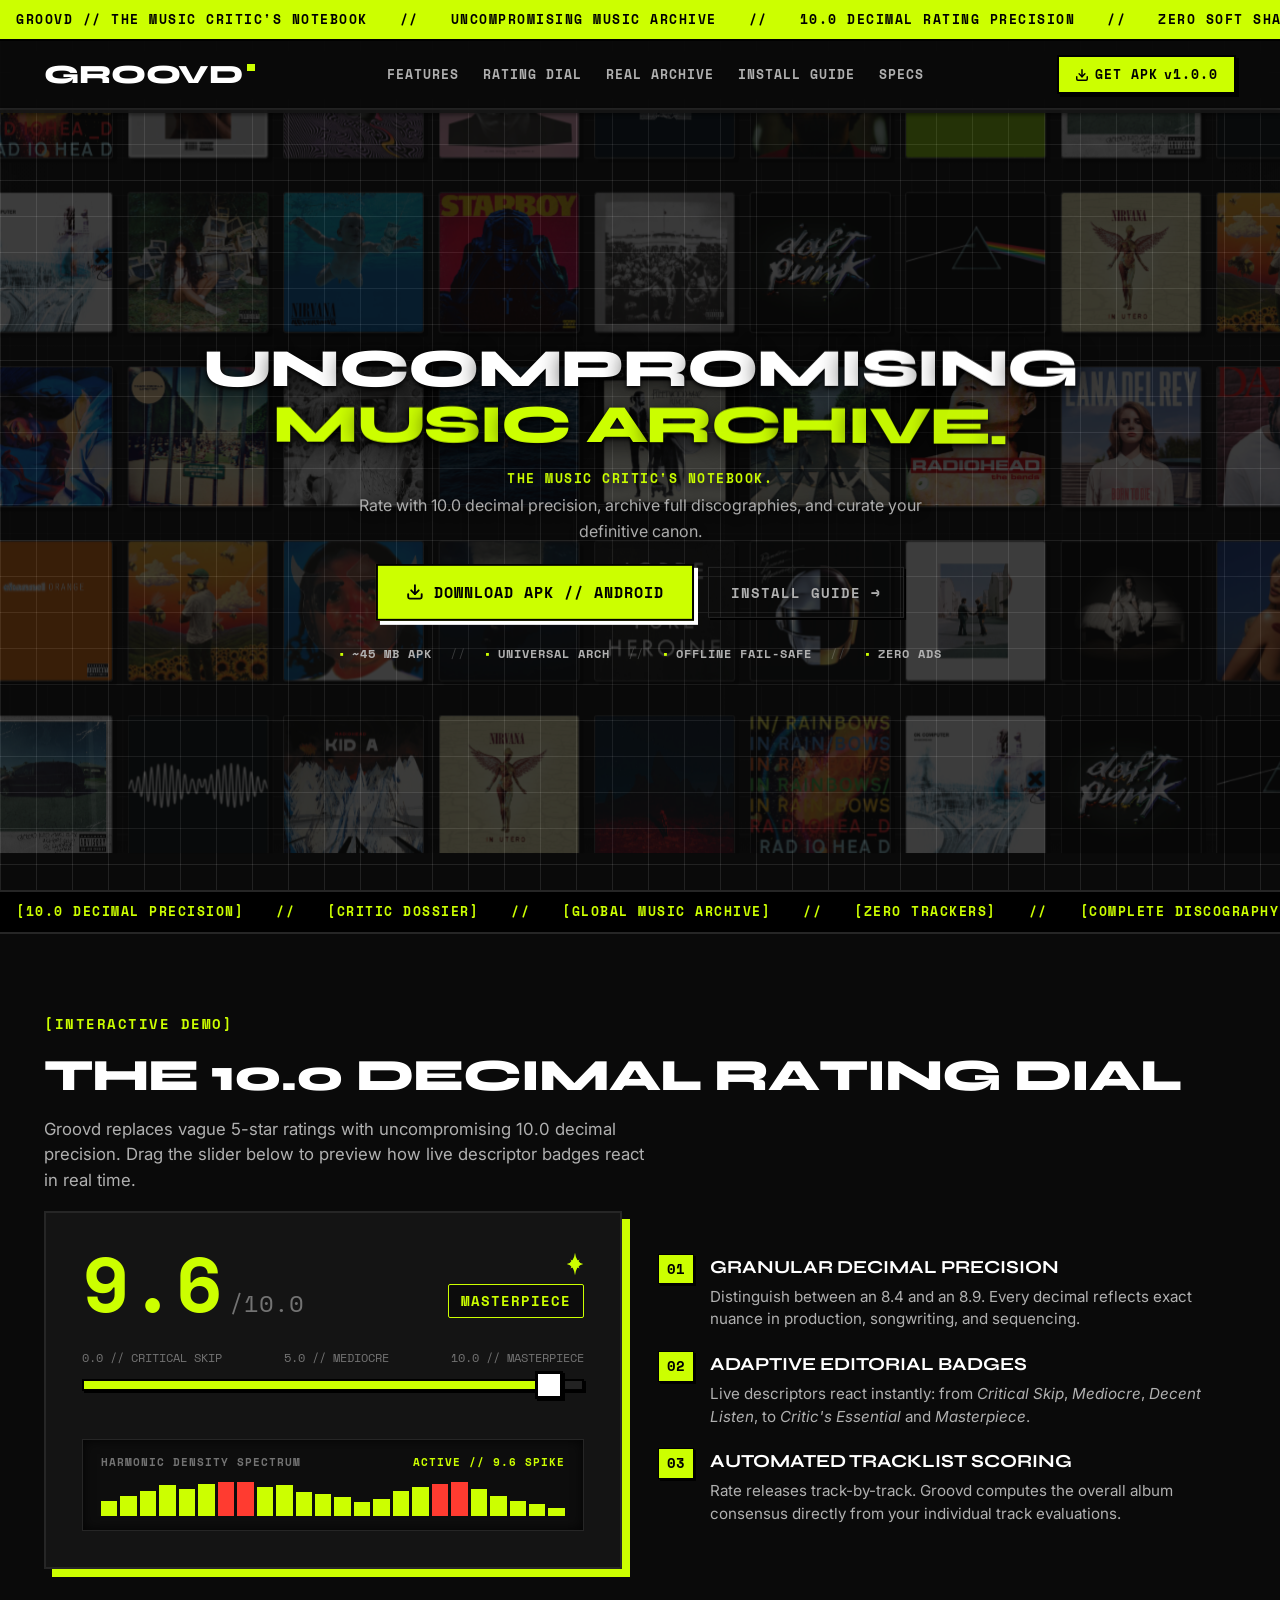
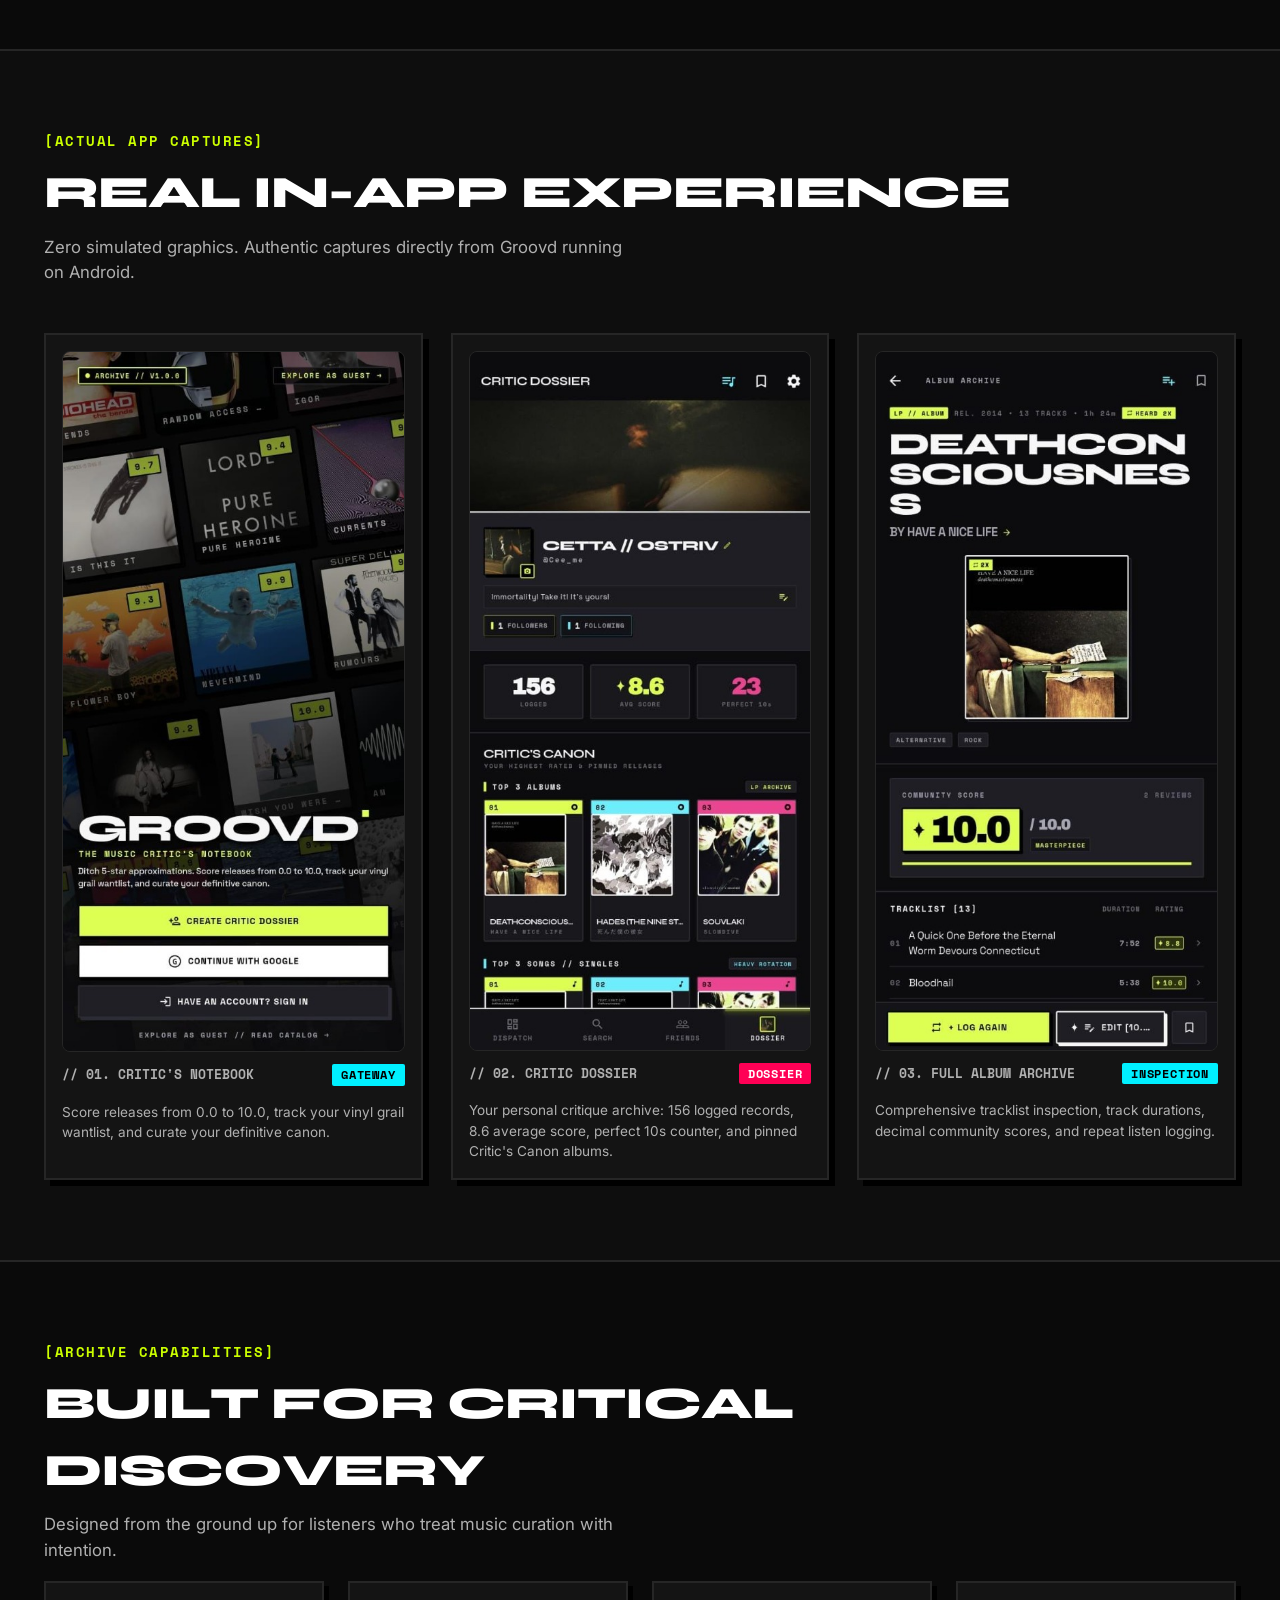
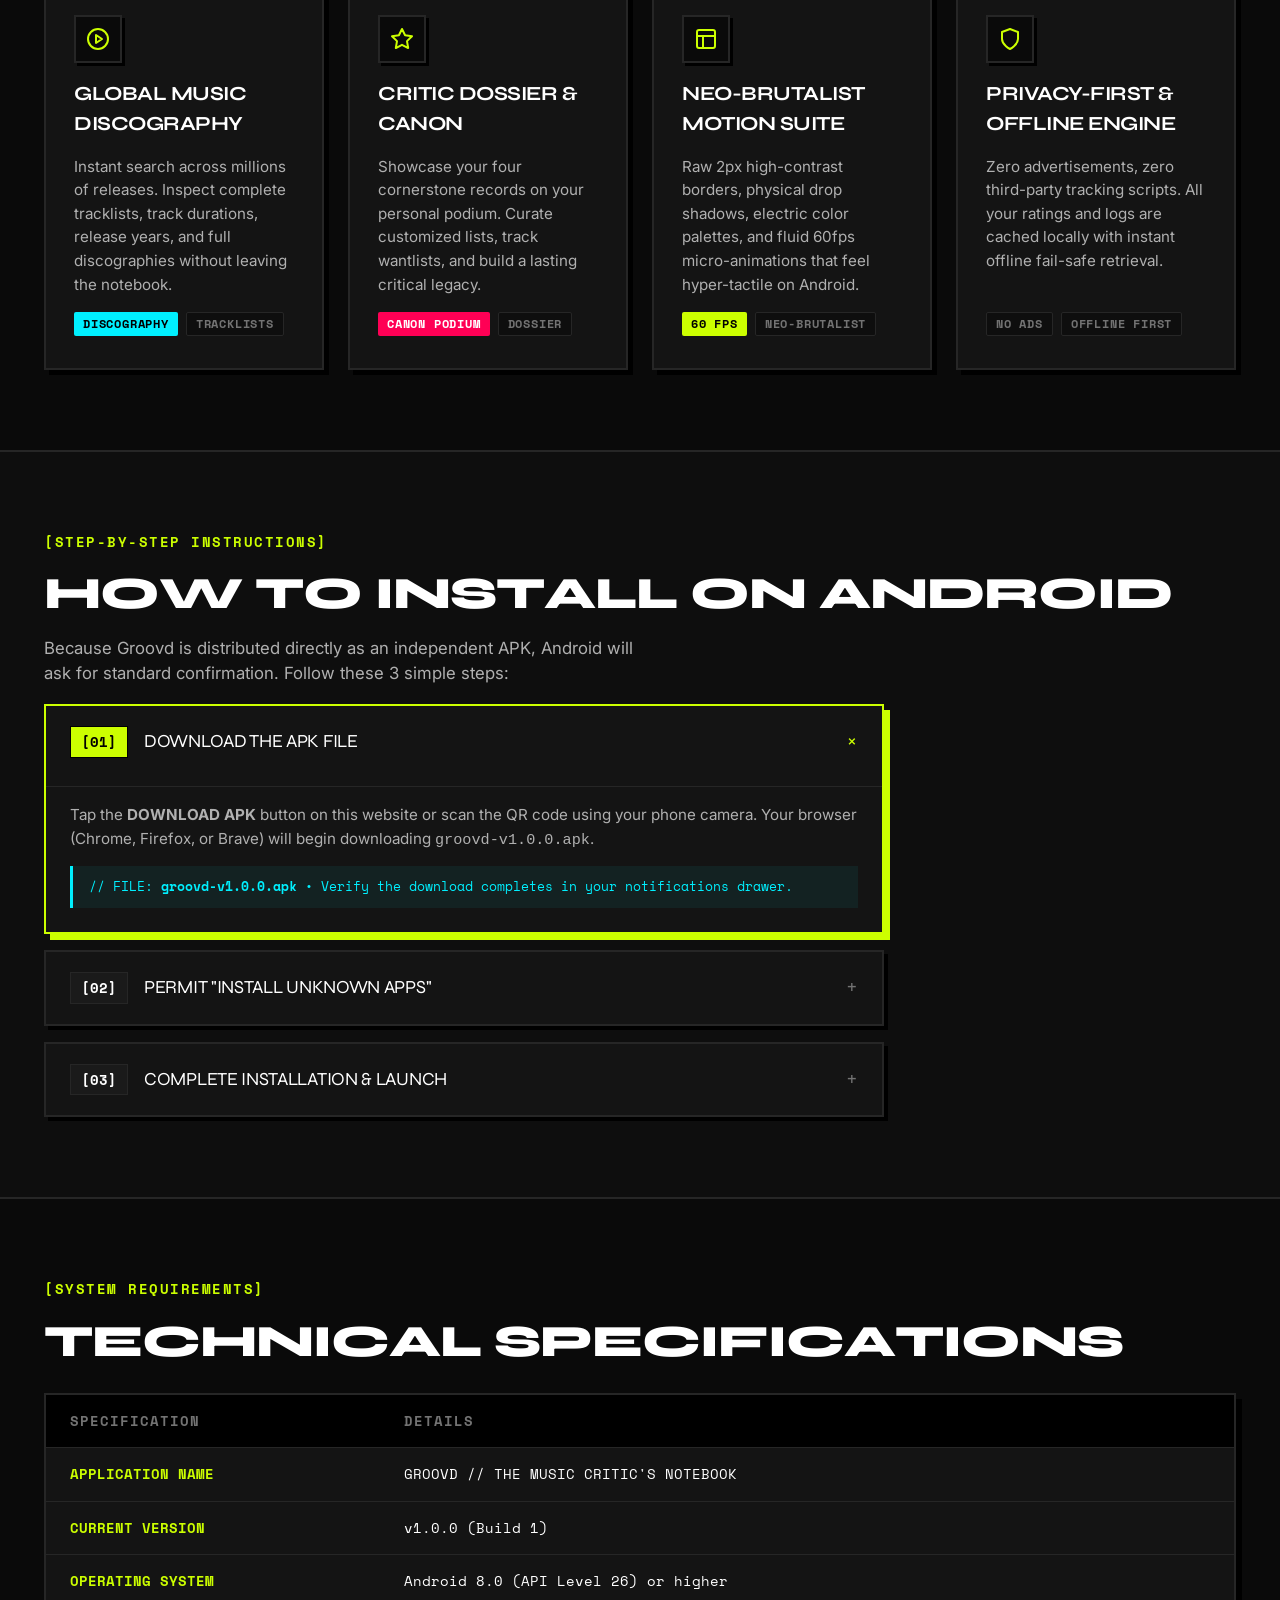
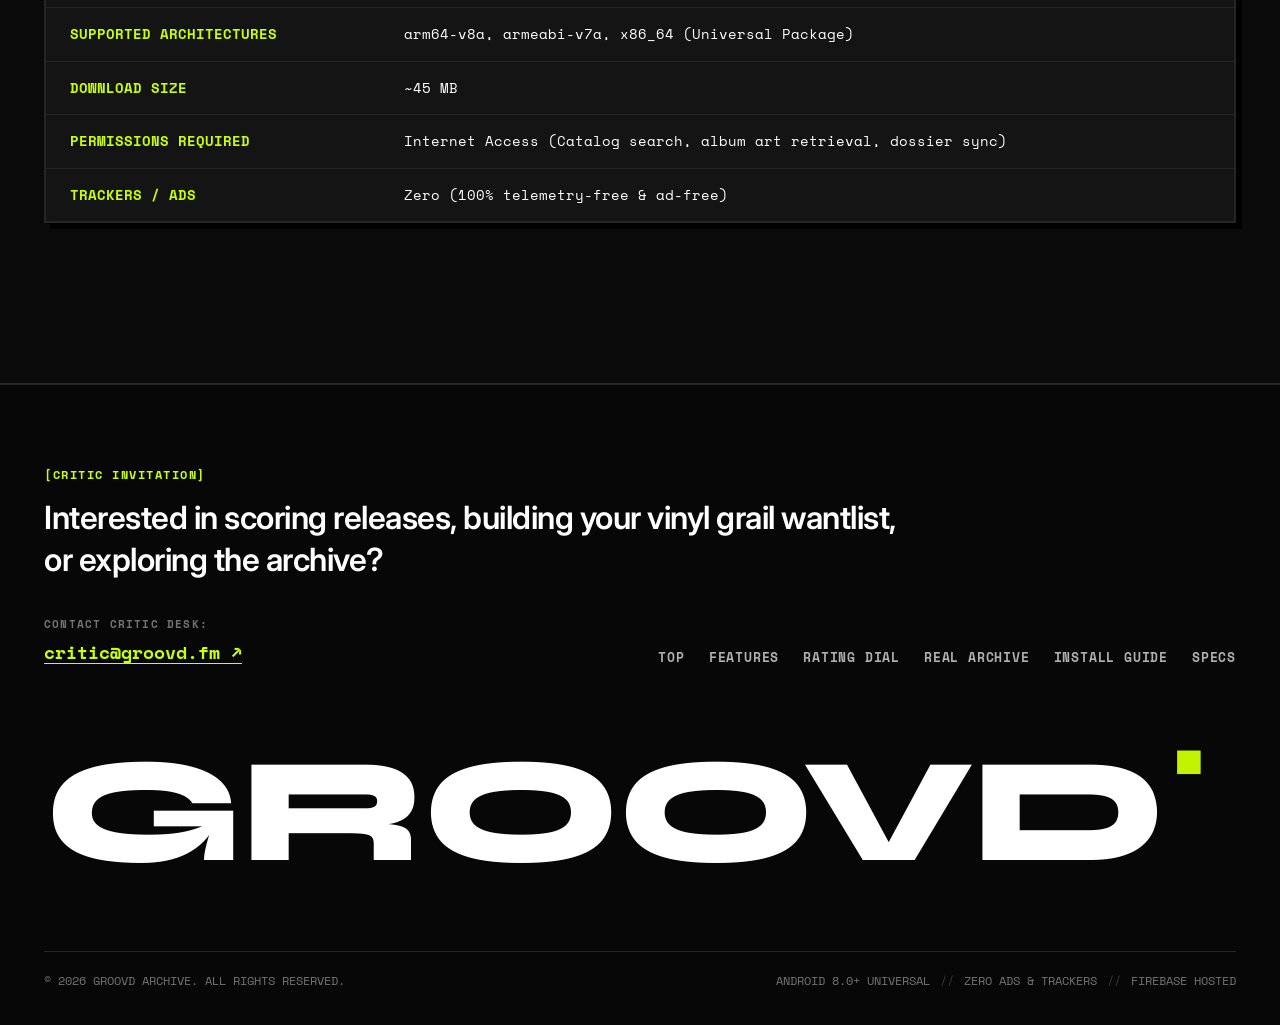
==== commit 58e4b7d0: "create an official Groovd app download website" ====
--- a/groovd/website/index.html
+++ b/groovd/website/index.html
@@ -12,7 +12,7 @@
 
   <!-- Open Graph / Facebook -->
   <meta property="og:type" content="website">
-  <meta property="og:url" content="https://groovd-43b81.web.app/">
+  <meta property="og:url" content="https://groovd.web.app/">
   <meta property="og:title" content="GROOVD // The Music Critic's Notebook">
   <meta property="og:description" content="Uncompromising music rating and discography archive for Android. 10.0 decimal precision, zero soft shadows.">
   <meta property="og:image" content="assets/icon/groovd-logo.png">
@@ -27,9 +27,27 @@
   <link rel="icon" type="image/png" href="assets/icon/groovd-logo.png">
 
   <!-- Stylesheet (versioned to ensure instant browser cache refresh) -->
-  <link rel="stylesheet" href="css/styles.css?v=3.6">
+  <link rel="stylesheet" href="css/styles.css?v=5.2">
 </head>
 <body>
+
+  <!-- Neo-Brutalist Aperture Shutter Blade Transition -->
+  <div id="groovd-shutter" class="groovd-shutter" aria-hidden="true">
+    <div class="shutter-blade blade-1"></div>
+    <div class="shutter-blade blade-2"></div>
+    <div class="shutter-blade blade-3"></div>
+    <div class="shutter-blade blade-4"></div>
+    <div class="shutter-badge">
+      <span class="shutter-badge-text">GROOVD // ROUTING DISPATCH</span>
+      <span class="shutter-badge-bar"></span>
+    </div>
+  </div>
+
+  <!-- Neo-Brutalist Block Cursor -->
+  <div id="groovd-cursor" class="groovd-cursor" aria-hidden="true">
+    <div class="cursor-block"></div>
+    <div class="cursor-title-hud" id="cursor-title-hud"></div>
+  </div>
 
   <!-- In-App Authentic Splash Screen (Same as Flutter App, runs on access & refresh) -->
   <div id="splash-screen" class="splash-screen" role="dialog" aria-modal="true" aria-label="Groovd Launch Screen">
@@ -133,14 +151,21 @@
         <a href="#specs">SPECS</a>
       </nav>
 
-      <a href="#download" class="btn-nav-download js-download-link">
+      <a href="download.html" class="btn-nav-download">
         <svg width="14" height="14" viewBox="0 0 24 24" fill="none" stroke="currentColor" stroke-width="2.5" stroke-linecap="round" stroke-linejoin="round">
           <path d="M21 15v4a2 2 0 0 1-2 2H5a2 2 0 0 1-2-2v-4"></path>
           <polyline points="7 10 12 15 17 10"></polyline>
           <line x1="12" y1="15" x2="12" y2="3"></line>
         </svg>
-        GET APK v1.0.0
+        GET APK <span class="nav-v-hide">v1.0.0</span>
       </a>
+    </div>
+
+    <!-- Neo-Brutalist Slide Progress Indicator (Placed right below navbar border) -->
+    <div class="nav-slide-indicator" id="nav-slide-indicator" role="progressbar" aria-label="Slide Indicator" aria-valuenow="0" aria-valuemin="0" aria-valuemax="100">
+      <div class="nav-slide-track">
+        <div class="nav-slide-fill" id="nav-slide-fill"></div>
+      </div>
     </div>
   </header>
 
@@ -290,35 +315,23 @@
       <!-- Hero Content (Open, unboxed typography & actions) -->
       <div class="hero-content">
         
-        <!-- Header Strip / Badges & Issue Code -->
-        <div class="hero-meta-bar">
-          <div class="hero-tags">
-            <span class="tag-badge cyan">ANDROID 8.0+</span>
-            <span class="tag-badge lime">v1.0.0 STABLE</span>
-            <span class="tag-badge muted">OPEN CRITIQUE</span>
-          </div>
-          <div class="hero-edition-code">
-            ISS. 2026 // VOL. 01
-          </div>
-        </div>
-
-        <!-- Headline -->
-        <h1 class="hero-title">
+        <!-- Headline: Interactive Proximity Glitch on Cursor Hover -->
+        <h1 class="hero-title" id="hero-title">
           <span class="hero-title-line">UNCOMPROMISING</span>
-          <span class="hero-title-line">MUSIC ARCHIVE.</span>
-          <span class="hero-title-line highlight-lime">ZERO SOFT SHADOWS.</span>
+          <span class="hero-title-line highlight-lime">MUSIC ARCHIVE.</span>
         </h1>
 
-        <!-- Subtitle Mission -->
+        <!-- Subtitle: Editorial Tagline & Description -->
         <p class="hero-subtitle">
-          The music critic's notebook. Ditch 5-star approximations, score releases with 10.0 decimal precision, track your vinyl grail wantlist, and curate your definitive canon.
+          <span class="hero-subtitle-lead">THE MUSIC CRITIC'S NOTEBOOK.</span>
+          <span class="hero-subtitle-body">Rate with 10.0 decimal precision, archive full discographies, and curate your definitive canon.</span>
         </p>
 
-        <!-- Action Buttons & Device Status -->
+        <!-- Primary CTA + Secondary Link -->
         <div class="hero-actions-container">
           <div class="download-cta-row" id="download">
-            <a href="download/groovd-latest.apk" class="btn-primary-download js-download-link" download="groovd-v1.0.0.apk">
-              <svg width="20" height="20" viewBox="0 0 24 24" fill="none" stroke="currentColor" stroke-width="2.5" stroke-linecap="round" stroke-linejoin="round">
+            <a href="download.html" class="btn-primary-download">
+              <svg width="18" height="18" viewBox="0 0 24 24" fill="none" stroke="currentColor" stroke-width="2.5" stroke-linecap="round" stroke-linejoin="round">
                 <path d="M21 15v4a2 2 0 0 1-2 2H5a2 2 0 0 1-2-2v-4"></path>
                 <polyline points="7 10 12 15 17 10"></polyline>
                 <line x1="12" y1="15" x2="12" y2="3"></line>
@@ -330,28 +343,17 @@
               INSTALL GUIDE →
             </a>
           </div>
-
-          <div id="device-notice"></div>
-        </div>
-
-        <!-- Structured Specs Strip -->
+        </div>
+
+        <!-- Minimalist Typographic Specs Strip -->
         <div class="hero-specs-strip">
-          <div class="spec-chip">
-            <span class="spec-k">PACKAGE</span>
-            <span class="spec-v">~45 MB</span>
-          </div>
-          <div class="spec-chip">
-            <span class="spec-k">ARCHITECTURE</span>
-            <span class="spec-v">UNIVERSAL</span>
-          </div>
-          <div class="spec-chip">
-            <span class="spec-k">OFFLINE</span>
-            <span class="spec-v">FAIL-SAFE</span>
-          </div>
-          <div class="spec-chip">
-            <span class="spec-k">PRIVACY</span>
-            <span class="spec-v">ZERO ADS</span>
-          </div>
+          <span class="spec-item"><span class="spec-bullet">▪</span> ~45 MB APK</span>
+          <span class="spec-sep" aria-hidden="true">//</span>
+          <span class="spec-item"><span class="spec-bullet">▪</span> UNIVERSAL ARCH</span>
+          <span class="spec-sep" aria-hidden="true">//</span>
+          <span class="spec-item"><span class="spec-bullet">▪</span> OFFLINE FAIL-SAFE</span>
+          <span class="spec-sep" aria-hidden="true">//</span>
+          <span class="spec-item"><span class="spec-bullet">▪</span> ZERO ADS</span>
         </div>
 
       </div>
@@ -449,6 +451,40 @@
             </div>
             <input type="range" id="demo-rating-slider" min="0.0" max="10.0" step="0.1" value="9.6" aria-label="Interactive rating score slider">
           </div>
+
+          <!-- Hardware Oscilloscope Equalizer Spectrum -->
+          <div class="rating-oscilloscope" aria-hidden="true">
+            <div class="osc-header">
+              <span>HARMONIC DENSITY SPECTRUM</span>
+              <span class="osc-tag" id="osc-status-tag">ACTIVE // 9.6 SPIKE</span>
+            </div>
+            <div class="osc-spectrum" id="osc-spectrum-bars">
+              <span class="spectrum-bar active" style="height: 45%;"></span>
+              <span class="spectrum-bar active" style="height: 60%;"></span>
+              <span class="spectrum-bar active" style="height: 75%;"></span>
+              <span class="spectrum-bar active" style="height: 90%;"></span>
+              <span class="spectrum-bar active" style="height: 80%;"></span>
+              <span class="spectrum-bar active" style="height: 95%;"></span>
+              <span class="spectrum-bar active spike-peak" style="height: 100%;"></span>
+              <span class="spectrum-bar active spike-peak" style="height: 100%;"></span>
+              <span class="spectrum-bar active" style="height: 85%;"></span>
+              <span class="spectrum-bar active" style="height: 90%;"></span>
+              <span class="spectrum-bar active" style="height: 70%;"></span>
+              <span class="spectrum-bar active" style="height: 65%;"></span>
+              <span class="spectrum-bar active" style="height: 55%;"></span>
+              <span class="spectrum-bar active" style="height: 40%;"></span>
+              <span class="spectrum-bar active" style="height: 50%;"></span>
+              <span class="spectrum-bar active" style="height: 75%;"></span>
+              <span class="spectrum-bar active" style="height: 85%;"></span>
+              <span class="spectrum-bar active spike-peak" style="height: 95%;"></span>
+              <span class="spectrum-bar active spike-peak" style="height: 100%;"></span>
+              <span class="spectrum-bar active" style="height: 80%;"></span>
+              <span class="spectrum-bar active" style="height: 60%;"></span>
+              <span class="spectrum-bar active" style="height: 45%;"></span>
+              <span class="spectrum-bar active" style="height: 35%;"></span>
+              <span class="spectrum-bar active" style="height: 25%;"></span>
+            </div>
+          </div>
         </div>
 
         <!-- Explanatory Points -->
@@ -490,40 +526,54 @@
         <p class="section-desc">Zero simulated graphics. Authentic captures directly from Groovd running on Android.</p>
       </div>
 
-      <div class="real-screens-showcase">
-        <div class="real-screen-card">
+      <div class="real-screens-showcase" id="real-screens-showcase">
+        <div class="real-screen-card slot-left" data-index="0" role="button" tabindex="0" aria-label="Screen 1: Critic's Notebook">
           <div class="real-screen-img-box">
             <img src="assets/screenshots/groovd_landing.jpg" alt="Groovd Notebook Entry Screen" loading="lazy">
           </div>
           <div class="real-screen-caption">
             <span>// 01. CRITIC'S NOTEBOOK</span>
-            <span class="tag-badge cyan" style="font-size: 0.7rem;">GATEWAY</span>
+            <span class="tag-badge cyan">GATEWAY</span>
           </div>
           <p style="font-size: 0.85rem; color: var(--text-secondary); line-height: 1.5; margin-top: 4px;">
             Score releases from 0.0 to 10.0, track your vinyl grail wantlist, and curate your definitive canon.
           </p>
         </div>
 
-        <div class="real-screen-card">
+        <!-- Left Block-Shaped Arrow Button (In between left and center images) -->
+        <button type="button" class="showcase-nav-btn btn-prev" id="showcase-prev-btn" aria-label="Previous screenshot">
+          <svg width="18" height="18" viewBox="0 0 24 24" fill="none" stroke="currentColor" stroke-width="3.5" stroke-linecap="square" stroke-linejoin="miter">
+            <polyline points="15 18 9 12 15 6"></polyline>
+          </svg>
+        </button>
+
+        <div class="real-screen-card slot-center" data-index="1" role="button" tabindex="0" aria-label="Screen 2: Critic Dossier">
           <div class="real-screen-img-box">
             <img src="assets/screenshots/groovd_dossier.jpg" alt="Groovd Critic Dossier Screen" loading="lazy">
           </div>
           <div class="real-screen-caption">
             <span>// 02. CRITIC DOSSIER</span>
-            <span class="tag-badge pink" style="font-size: 0.7rem;">DOSSIER</span>
+            <span class="tag-badge pink">DOSSIER</span>
           </div>
           <p style="font-size: 0.85rem; color: var(--text-secondary); line-height: 1.5; margin-top: 4px;">
             Your personal critique archive: 156 logged records, 8.6 average score, perfect 10s counter, and pinned Critic's Canon albums.
           </p>
         </div>
 
-        <div class="real-screen-card">
+        <!-- Right Block-Shaped Arrow Button (In between center and right images) -->
+        <button type="button" class="showcase-nav-btn btn-next" id="showcase-next-btn" aria-label="Next screenshot">
+          <svg width="18" height="18" viewBox="0 0 24 24" fill="none" stroke="currentColor" stroke-width="3.5" stroke-linecap="square" stroke-linejoin="miter">
+            <polyline points="9 18 15 12 9 6"></polyline>
+          </svg>
+        </button>
+
+        <div class="real-screen-card slot-right" data-index="2" role="button" tabindex="0" aria-label="Screen 3: Full Album Archive">
           <div class="real-screen-img-box">
             <img src="assets/screenshots/groovd_album.jpg" alt="Groovd Album Archive Screen" loading="lazy">
           </div>
           <div class="real-screen-caption">
             <span>// 03. FULL ALBUM ARCHIVE</span>
-            <span class="tag-badge cyan" style="font-size: 0.7rem;">INSPECTION</span>
+            <span class="tag-badge cyan">INSPECTION</span>
           </div>
           <p style="font-size: 0.85rem; color: var(--text-secondary); line-height: 1.5; margin-top: 4px;">
             Comprehensive tracklist inspection, track durations, decimal community scores, and repeat listen logging.
@@ -583,7 +633,7 @@
           <h3>Neo-Brutalist Motion Suite</h3>
           <p>Raw 2px high-contrast borders, physical drop shadows, electric color palettes, and fluid 60fps micro-animations that feel hyper-tactile on Android.</p>
           <div class="chip-preview">
-            <span class="tag-badge cyan" style="background-color: var(--acid-lime);">60 FPS</span>
+            <span class="tag-badge lime">60 FPS</span>
             <span class="tag-badge muted">NEO-BRUTALIST</span>
           </div>
         </div>
@@ -783,7 +833,7 @@
       <span class="sticky-title">GROOVD FOR ANDROID</span>
       <span class="sticky-sub">v1.0.0 // ~45 MB</span>
     </div>
-    <a href="download/groovd-latest.apk" class="btn-sticky-download js-download-link" download="groovd-v1.0.0.apk">
+    <a href="download.html" class="btn-sticky-download">
       <svg width="14" height="14" viewBox="0 0 24 24" fill="none" stroke="currentColor" stroke-width="2.5" stroke-linecap="round" stroke-linejoin="round">
         <path d="M21 15v4a2 2 0 0 1-2 2H5a2 2 0 0 1-2-2v-4"></path>
         <polyline points="7 10 12 15 17 10"></polyline>
@@ -794,7 +844,17 @@
   </div>
 
   <!-- Scripts -->
-  <script src="js/qrcode.js"></script>
-  <script src="js/main.js?v=3.6"></script>
+  <script src="js/vendor/gsap.min.js"></script>
+  <script src="js/vendor/ScrollTrigger.min.js"></script>
+  <script src="js/vendor/CustomEase.min.js"></script>
+  <script src="js/vendor/CustomBounce.min.js"></script>
+  <script src="js/vendor/CustomWiggle.min.js"></script>
+  <script src="js/vendor/InertiaPlugin.min.js"></script>
+  <script src="js/vendor/Observer.min.js"></script>
+  <script src="js/vendor/ScrambleTextPlugin.min.js"></script>
+  <script src="js/vendor/SplitText.min.js"></script>
+  <script src="js/qrcode.js?v=4.4"></script>
+  <script src="js/animations.js?v=4.8"></script>
+  <script src="js/main.js?v=4.4"></script>
 </body>
 </html>
--- a/groovd/website/css/styles.css
+++ b/groovd/website/css/styles.css
@@ -225,6 +225,8 @@
   font-size: 16px;
   background-color: var(--pure-black);
   color: var(--text-primary);
+  scrollbar-width: none; /* Firefox */
+  -ms-overflow-style: none; /* IE / Edge */
 }
 
 body {
@@ -234,6 +236,23 @@
   line-height: 1.5;
   overflow-x: hidden;
   -webkit-font-smoothing: antialiased;
+  scrollbar-width: none; /* Firefox */
+  -ms-overflow-style: none; /* IE / Edge */
+}
+
+/* Hide default browser slide indicator / scrollbar (Desktop & Mobile) */
+html::-webkit-scrollbar,
+body::-webkit-scrollbar,
+*::-webkit-scrollbar {
+  display: none !important;
+  width: 0 !important;
+  height: 0 !important;
+  background: transparent !important;
+  -webkit-appearance: none !important;
+}
+
+* {
+  scrollbar-width: none;
 }
 
 /* Visible Neo-Brutalist Grid Lines */
@@ -349,6 +368,61 @@
   padding: 14px 0;
 }
 
+/* =========================================================================
+   Custom Neo-Brutalist Slide Progress Indicator (Placed Right Below Navbar Border)
+   ========================================================================= */
+.nav-slide-indicator {
+  position: absolute;
+  left: 0;
+  top: calc(100% + 2px);
+  width: 100%;
+  height: 3px;
+  cursor: pointer;
+  z-index: 100;
+  user-select: none;
+  touch-action: none;
+}
+
+/* Expanded invisible hit target for effortless scrubbing and mobile touches */
+.nav-slide-indicator::before {
+  content: '';
+  position: absolute;
+  left: 0;
+  top: -8px;
+  width: 100%;
+  height: 18px;
+}
+
+.nav-slide-track {
+  width: 100%;
+  height: 3px;
+  background-color: rgba(22, 22, 22, 0.95);
+  position: relative;
+  overflow: hidden;
+  transition: height 0.15s cubic-bezier(0.16, 1, 0.3, 1);
+  box-shadow: 0 1px 4px rgba(0, 0, 0, 0.7);
+}
+
+.nav-slide-indicator:hover .nav-slide-track,
+.nav-slide-indicator.is-dragging .nav-slide-track {
+  height: 5px;
+}
+
+.nav-slide-fill {
+  width: 100%;
+  height: 100%;
+  background-color: var(--acid-lime);
+  transform-origin: left center;
+  transform: scaleX(0);
+  will-change: transform;
+  box-shadow: 0 0 10px rgba(204, 255, 0, 0.95), 0 0 3px var(--acid-lime);
+}
+
+.nav-slide-indicator:hover .nav-slide-fill,
+.nav-slide-indicator.is-dragging .nav-slide-fill {
+  box-shadow: 0 0 14px rgba(204, 255, 0, 1), 0 0 4px #CCFF00;
+}
+
 .nav-inner {
   display: flex;
   justify-content: space-between;
@@ -431,18 +505,17 @@
 .hero {
   position: relative;
   overflow: hidden;
-  height: calc(100vh - 153px);
-  height: calc(100dvh - 153px);
-  min-height: 480px;
+  min-height: calc(100vh - 120px);
+  min-height: calc(100dvh - 120px);
   display: flex;
   flex-direction: column;
   justify-content: center;
   align-items: center;
-  padding: 0;
+  padding: 28px 0 24px;
   box-sizing: border-box;
 }
 
-/* Covers Wall covering 100% of top section background */
+/* Covers Wall covering background - Focused, High Visibility, Zoom on Hover */
 .hero-covers-bg {
   position: absolute;
   top: -15px;
@@ -455,9 +528,9 @@
   flex-direction: column;
   justify-content: space-between;
   gap: 12px;
-  pointer-events: none;
-  z-index: 0;
-  opacity: 0.65;
+  pointer-events: auto;
+  z-index: 1;
+  opacity: 0.70;
   overflow: hidden;
 }
 
@@ -466,16 +539,38 @@
   gap: 14px;
   width: max-content;
   flex-shrink: 0;
+  overflow: visible;
+  padding: 10px 0;
+  pointer-events: auto;
+}
+
+.covers-track:hover {
+  animation-play-state: paused;
 }
 
 .covers-track img {
   width: 135px;
   height: 135px;
   border-radius: 3px;
-  border: 1px solid rgba(255, 255, 255, 0.14);
+  border: 1.5px solid rgba(255, 255, 255, 0.25);
   object-fit: cover;
   flex-shrink: 0;
-  box-shadow: 3px 3px 0px #000000;
+  box-shadow: 4px 4px 0px #000000;
+  cursor: pointer;
+  pointer-events: auto;
+  position: relative;
+  z-index: 1;
+  transition: transform 0.28s cubic-bezier(0.16, 1, 0.3, 1), box-shadow 0.25s ease, border-color 0.2s ease, filter 0.25s ease;
+  will-change: transform;
+}
+
+/* Hover Zoom Effect: album cover zooms in smoothly on hit, zooms out on leave */
+.covers-track img:hover {
+  transform: scale(1.48);
+  z-index: 999;
+  border-color: var(--acid-lime);
+  box-shadow: 0 16px 38px rgba(0, 0, 0, 0.95), 0 0 0 2px var(--acid-lime), 6px 6px 0px #000000;
+  filter: brightness(1.22) contrast(1.1);
 }
 
 /* Back-and-forth ease-in-out animations for all 7 tracks */
@@ -549,9 +644,9 @@
   width: 100%;
   height: 100%;
   background: 
-    linear-gradient(to right, rgba(255, 255, 255, 0.08) 1px, transparent 1px),
-    linear-gradient(to bottom, rgba(255, 255, 255, 0.08) 1px, transparent 1px),
-    radial-gradient(ellipse 85% 85% at 50% 50%, rgba(10, 10, 10, 0.88) 0%, rgba(10, 10, 10, 0.70) 50%, rgba(10, 10, 10, 0.45) 85%, rgba(10, 10, 10, 0.85) 100%),
+    linear-gradient(to right, rgba(255, 255, 255, 0.06) 1px, transparent 1px),
+    linear-gradient(to bottom, rgba(255, 255, 255, 0.06) 1px, transparent 1px),
+    radial-gradient(ellipse 85% 85% at 50% 50%, rgba(10, 10, 10, 0.74) 0%, rgba(10, 10, 10, 0.58) 50%, rgba(10, 10, 10, 0.36) 85%, rgba(10, 10, 10, 0.85) 100%),
     linear-gradient(180deg, rgba(10, 10, 10, 0.40) 0%, transparent 20%, transparent 75%, #0A0A0A 100%);
   background-size: 36px 36px, 36px 36px, auto, auto;
   pointer-events: none;
@@ -562,57 +657,73 @@
   justify-content: center;
   align-items: center;
   position: relative;
-  z-index: 1;
+  z-index: 10;
+  width: 100%;
+  pointer-events: none;
 }
 
 /* Hero Content: Centered, Clean, Spacious Layout */
 .hero-content {
-  max-width: 980px;
+  max-width: 860px;
   width: 100%;
   display: flex;
   flex-direction: column;
   align-items: center;
   justify-content: center;
   text-align: center;
-  gap: clamp(12px, 2vh, 18px);
+  gap: 16px;
   position: relative;
-  z-index: 2;
+  z-index: 11;
   margin: 0 auto;
-}
-
+  padding: 0 20px;
+  pointer-events: none;
+}
+
+/* Interactive elements inside hero capture pointer events */
+.hero-meta-bar,
+.hero-title,
+.hero-subtitle,
+.hero-actions-container,
+.hero-specs-strip {
+  pointer-events: auto;
+}
+
+/* Minimalist Editorial Metadata Bar */
 .hero-meta-bar {
-  display: flex;
+  display: inline-flex;
+  align-items: center;
   justify-content: center;
-  align-items: center;
-  flex-wrap: wrap;
-  gap: 14px;
-  width: 100%;
-}
-
-.hero-tags {
-  display: flex;
-  flex-wrap: wrap;
-  gap: 8px;
-  justify-content: center;
-  align-items: center;
+  gap: 12px;
+  background-color: rgba(18, 18, 18, 0.85);
+  border: 1px solid var(--border-dark);
+  padding: 4px 14px 4px 6px;
+  border-radius: 2px;
+  box-shadow: 2px 2px 0px #000000;
 }
 
 .tag-badge {
-  font-family: var(--font-mono);
-  font-size: 0.75rem;
-  font-weight: 700;
-  padding: 4px 8px;
+  font-family: var(--font-mono) !important;
+  font-size: 0.72rem;
+  font-weight: 700;
+  padding: 4px 9px;
   border-radius: 2px;
   letter-spacing: 0.8px;
+  display: inline-flex;
+  align-items: center;
+  justify-content: center;
+  line-height: 1.2;
+  text-transform: uppercase;
+  white-space: nowrap;
+  user-select: none;
+}
+
+.tag-badge.lime {
+  background-color: var(--acid-lime);
+  color: #000000;
 }
 
 .tag-badge.cyan {
   background-color: var(--cyber-cyan);
-  color: #000000;
-}
-
-.tag-badge.lime {
-  background-color: var(--acid-lime);
   color: #000000;
 }
 
@@ -630,17 +741,18 @@
 .hero-edition-code {
   font-family: var(--font-mono);
   font-size: 0.72rem;
-  color: var(--text-muted);
+  color: var(--text-secondary);
   letter-spacing: 1px;
   font-weight: 700;
 }
 
+/* Headline: Bold, Confident, 3 Clean Lines */
 .hero-title {
   font-family: var(--font-display);
-  font-size: clamp(2rem, 3.8vw, 3.5rem);
+  font-size: clamp(2.3rem, 4.2vw, 4.0rem);
   font-weight: 900;
-  line-height: 1.05;
-  letter-spacing: -1.2px;
+  line-height: 1.0;
+  letter-spacing: -1.5px;
   text-transform: uppercase;
   text-shadow: 0 4px 24px rgba(0, 0, 0, 0.95), 0 2px 4px #000000;
   text-align: center;
@@ -656,44 +768,79 @@
 .hero-title-line {
   display: block;
   text-align: center;
-  width: 100%;
+  white-space: nowrap;
 }
 
 .hero-title-line.highlight-lime {
   color: var(--acid-lime);
 }
 
-@media (min-width: 961px) {
-  .hero-title-line.highlight-lime {
-    white-space: nowrap;
-  }
+/* Character-level Proximity Glitch & Scramble Loop */
+.hero-glitch-char {
+  display: inline-block;
+  position: relative;
+  transition: color 0.08s ease, text-shadow 0.08s ease;
+  will-change: transform, color;
+  user-select: none;
+}
+
+.hero-char-space {
+  display: inline-block;
+  width: 0.28em;
+}
+
+.hero-glitch-char.is-glitching {
+  color: var(--acid-lime) !important;
+  text-shadow: 0 0 16px rgba(204, 255, 0, 0.95), 2px 2px 0px #000000;
+  transform: translateY(-1px);
+}
+
+.highlight-lime .hero-glitch-char.is-glitching {
+  color: #FFFFFF !important;
+  text-shadow: 0 0 16px rgba(255, 255, 255, 0.95), 0 0 8px var(--acid-lime), 2px 2px 0px #000000;
+  transform: translateY(-1px);
 }
 
 .hero-subtitle {
-  font-size: 1.15rem;
+  font-size: clamp(0.95rem, 1.25vw, 1.1rem);
   color: var(--text-secondary);
   line-height: 1.6;
-  max-width: 660px;
+  max-width: 620px;
   text-shadow: 0 2px 12px rgba(0, 0, 0, 0.95);
   text-align: center;
   margin: 0 auto;
   width: 100%;
 }
 
+.hero-subtitle-lead {
+  display: block;
+  font-family: var(--font-mono);
+  font-size: 0.82rem;
+  font-weight: 700;
+  color: var(--acid-lime);
+  letter-spacing: 1.5px;
+  margin-bottom: 4px;
+}
+
+.hero-subtitle-body {
+  display: block;
+  color: var(--text-secondary);
+}
+
 .hero-actions-container {
   display: flex;
   flex-direction: column;
   align-items: center;
   justify-content: center;
+  gap: 12px;
+  margin-top: 4px;
+  width: 100%;
+}
+
+.download-cta-row {
+  display: flex;
+  flex-wrap: wrap;
   gap: 14px;
-  margin-top: 6px;
-  width: 100%;
-}
-
-.download-cta-row {
-  display: flex;
-  flex-wrap: wrap;
-  gap: 16px;
   justify-content: center;
   align-items: center;
   width: 100%;
@@ -703,22 +850,22 @@
 .btn-primary-download {
   background-color: var(--acid-lime);
   color: #000000;
-  padding: 16px 28px;
-  font-family: var(--font-mono);
-  font-weight: 700;
-  font-size: 1.05rem;
+  padding: 15px 28px;
+  font-family: var(--font-mono);
+  font-weight: 700;
+  font-size: 0.95rem;
   letter-spacing: 1px;
-  border: 2.5px solid #000000;
-  box-shadow: 6px 6px 0px #FFFFFF;
+  border: 2px solid #000000;
+  box-shadow: 4px 4px 0px #FFFFFF;
   display: inline-flex;
   align-items: center;
-  gap: 12px;
+  gap: 10px;
   transition: transform 0.15s ease, box-shadow 0.15s ease;
 }
 
 .btn-primary-download:hover {
   transform: translate(-2px, -2px);
-  box-shadow: 8px 8px 0px var(--cyber-cyan);
+  box-shadow: 6px 6px 0px var(--cyber-cyan);
 }
 
 .btn-primary-download:active {
@@ -736,15 +883,15 @@
 }
 
 .btn-secondary-guide {
-  background-color: var(--surface-card);
-  color: var(--text-primary);
-  padding: 16px 24px;
-  font-family: var(--font-mono);
-  font-weight: 700;
-  font-size: 0.95rem;
+  background-color: transparent;
+  color: var(--text-secondary);
+  padding: 14px 22px;
+  font-family: var(--font-mono);
+  font-weight: 700;
+  font-size: 0.88rem;
   letter-spacing: 1px;
-  border: 2px solid var(--border-dark);
-  box-shadow: 4px 4px 0px #000000;
+  border: 1.5px solid var(--border-dark);
+  box-shadow: 2px 2px 0px #000000;
   transition: all 0.15s ease;
   display: inline-flex;
   align-items: center;
@@ -754,6 +901,7 @@
 .btn-secondary-guide:hover {
   border-color: var(--acid-lime);
   color: var(--acid-lime);
+  background-color: rgba(204, 255, 0, 0.05);
   transform: translate(-1px, -1px);
 }
 
@@ -763,7 +911,7 @@
   align-items: center;
   text-align: center;
   width: 100%;
-  margin-top: 4px;
+  margin-top: 2px;
 }
 
 .badge-android {
@@ -771,18 +919,18 @@
   align-items: center;
   gap: 8px;
   font-family: var(--font-mono);
-  font-size: 0.75rem;
+  font-size: 0.72rem;
   font-weight: 700;
   color: var(--acid-lime);
   background-color: rgba(204, 255, 0, 0.08);
   border: 1px solid var(--acid-lime);
-  padding: 6px 12px;
+  padding: 5px 10px;
   border-radius: 2px;
 }
 
 .dot-live {
-  width: 8px;
-  height: 8px;
+  width: 7px;
+  height: 7px;
   background-color: var(--acid-lime);
   border-radius: 50%;
   animation: blink 1.2s infinite;
@@ -801,46 +949,36 @@
   letter-spacing: 0.8px;
 }
 
-/* Structured Specs Strip (Centered) */
+/* Minimalist Typographic Specs Strip (Clean, Borderless, Airy) */
 .hero-specs-strip {
-  display: grid;
-  grid-template-columns: repeat(4, 1fr);
-  gap: 12px;
-  margin-top: 6px;
-  border-top: 1px solid rgba(255, 255, 255, 0.12);
-  padding-top: 14px;
-  width: 100%;
-  max-width: 680px;
-  margin-left: auto;
-  margin-right: auto;
-}
-
-.spec-chip {
-  background-color: rgba(14, 14, 14, 0.82);
-  border: 1px solid rgba(255, 255, 255, 0.12);
-  padding: 8px 10px;
-  display: flex;
-  flex-direction: column;
+  display: flex;
   align-items: center;
   justify-content: center;
-  text-align: center;
-  gap: 3px;
-  box-shadow: 2px 2px 0px #000000;
-}
-
-.spec-k {
-  font-family: var(--font-mono);
-  font-size: 0.65rem;
+  flex-wrap: wrap;
+  gap: 8px 18px;
+  margin-top: 8px;
+  font-family: var(--font-mono);
+  font-size: 0.72rem;
   color: var(--text-muted);
-  font-weight: 700;
-  letter-spacing: 0.8px;
-}
-
-.spec-v {
-  font-family: var(--font-mono);
-  font-size: 0.8rem;
+  letter-spacing: 1px;
+}
+
+.spec-item {
+  display: inline-flex;
+  align-items: center;
+  gap: 6px;
+  color: var(--text-secondary);
+  font-weight: 600;
+}
+
+.spec-bullet {
   color: var(--acid-lime);
-  font-weight: 700;
+  font-size: 0.72rem;
+}
+
+.spec-sep {
+  color: rgba(255, 255, 255, 0.2);
+  user-select: none;
 }
 
 /* =========================================================================
@@ -856,7 +994,7 @@
   display: flex;
   flex-direction: column;
   gap: 8px;
-  margin-bottom: 48px;
+  margin-bottom: 18px;
 }
 
 .section-label {
@@ -866,6 +1004,7 @@
   letter-spacing: 1.5px;
   color: var(--acid-lime);
   text-transform: uppercase;
+  margin: 0;
 }
 
 .section-title {
@@ -874,12 +1013,14 @@
   font-weight: 900;
   text-transform: uppercase;
   letter-spacing: -1px;
+  margin: 0;
 }
 
 .section-desc {
   font-size: 1.05rem;
   color: var(--text-secondary);
   max-width: 600px;
+  margin: 0;
 }
 
 .playground-grid {
@@ -1137,6 +1278,10 @@
   display: flex;
   justify-content: space-between;
   align-items: center;
+}
+
+.showcase-nav-btn {
+  display: none;
 }
 
 /* =========================================================================
@@ -1513,21 +1658,19 @@
 @media (max-width: 960px) {
   .hero {
     height: auto;
-    min-height: calc(100vh - 136px);
-    padding: 36px 0;
+    min-height: calc(100vh - 110px);
+    padding: 44px 0 32px;
   }
 
   .hero-content {
     gap: 20px;
-    text-align: center;
-    align-items: center;
   }
 
   .hero-covers-overlay {
     background: 
-      linear-gradient(to right, rgba(255, 255, 255, 0.08) 1px, transparent 1px),
-      linear-gradient(to bottom, rgba(255, 255, 255, 0.08) 1px, transparent 1px),
-      radial-gradient(ellipse 90% 90% at 50% 50%, rgba(10, 10, 10, 0.90) 0%, rgba(10, 10, 10, 0.78) 55%, rgba(10, 10, 10, 0.94) 100%);
+      linear-gradient(to right, rgba(255, 255, 255, 0.06) 1px, transparent 1px),
+      linear-gradient(to bottom, rgba(255, 255, 255, 0.06) 1px, transparent 1px),
+      radial-gradient(ellipse 85% 85% at 50% 50%, rgba(10, 10, 10, 0.78) 0%, rgba(10, 10, 10, 0.64) 55%, rgba(10, 10, 10, 0.88) 100%);
     background-size: 36px 36px, 36px 36px, auto;
   }
 
@@ -1545,7 +1688,8 @@
   }
 
   .real-screens-showcase {
-    grid-template-columns: 1fr;
+    grid-template-columns: repeat(3, 1fr);
+    gap: 16px;
   }
 
   .site-footer {
@@ -1574,6 +1718,188 @@
 }
 
 @media (max-width: 768px) {
+  /* =========================================================================
+     Mobile 3-Screen Spotlight Showcase Stage (All 3 Fit In One Screen)
+     ========================================================================= */
+  .real-screens-showcase {
+    display: flex !important;
+    grid-template-columns: none !important;
+    position: relative;
+    justify-content: center;
+    align-items: center;
+    width: 100%;
+    max-width: 100%;
+    height: 460px;
+    margin: 28px auto 16px;
+    padding: 0;
+    overflow: visible;
+  }
+
+  .real-screen-card {
+    position: absolute !important;
+    top: 50%;
+    left: 50%;
+    width: 215px;
+    padding: 8px;
+    border: 2px solid var(--border-dark);
+    background-color: var(--surface-card);
+    transition: transform 0.42s cubic-bezier(0.16, 1, 0.3, 1),
+                opacity 0.35s ease,
+                border-color 0.3s ease,
+                box-shadow 0.42s cubic-bezier(0.16, 1, 0.3, 1);
+    will-change: transform, opacity;
+    cursor: pointer;
+    touch-action: pan-y;
+    user-select: none;
+    -webkit-user-select: none;
+    border-radius: 6px;
+  }
+
+  /* Clean up card content on mobile so phone mockups remain pure & unobstructed */
+  .real-screen-card .real-screen-caption,
+  .real-screen-card p {
+    display: none !important;
+  }
+
+  .real-screen-card .real-screen-img-box {
+    width: 100%;
+    border-radius: 4px;
+    border: 1px solid var(--border-dark);
+    overflow: hidden;
+    background-color: #000000;
+  }
+
+  .real-screen-card .real-screen-img-box img {
+    width: 100%;
+    height: auto;
+    display: block;
+    object-fit: cover;
+  }
+
+  /* Left Slot: Zoomed Out (Positioned More Outward) */
+  .real-screen-card.slot-left {
+    transform: translate(calc(-50% - 130px), -50%) scale(0.80) !important;
+    z-index: 2;
+    opacity: 0.55;
+    filter: brightness(0.72) contrast(1.15);
+    box-shadow: 4px 4px 0px #000000;
+    pointer-events: auto;
+  }
+
+  /* Center Slot: Zoomed In (Spotlight) */
+  .real-screen-card.slot-center {
+    transform: translate(-50%, -50%) scale(1.04) !important;
+    z-index: 10;
+    opacity: 1;
+    filter: none;
+    border-color: var(--acid-lime) !important;
+    box-shadow: 0 0 28px rgba(204, 255, 0, 0.45), 6px 6px 0px #000000 !important;
+    cursor: default;
+    pointer-events: auto;
+  }
+
+  /* Right Slot: Zoomed Out (Positioned More Outward) */
+  .real-screen-card.slot-right {
+    transform: translate(calc(-50% + 130px), -50%) scale(0.80) !important;
+    z-index: 2;
+    opacity: 0.55;
+    filter: brightness(0.72) contrast(1.15);
+    box-shadow: 4px 4px 0px #000000;
+    pointer-events: auto;
+  }
+
+  /* Block-Shaped Neo-Brutalist Navigation Arrow Buttons (Positioned at corner left/right of screen) */
+  .showcase-nav-btn {
+    display: flex !important;
+    align-items: center;
+    justify-content: center;
+    position: absolute;
+    top: 50%;
+    width: 42px;
+    height: 42px;
+    background-color: rgba(10, 10, 10, 0.94);
+    color: var(--acid-lime);
+    border: 2px solid var(--acid-lime);
+    box-shadow: 3px 3px 0px #000000;
+    cursor: pointer;
+    z-index: 30;
+    padding: 0;
+    border-radius: 0;
+    transition: all 0.15s cubic-bezier(0.16, 1, 0.3, 1);
+    -webkit-tap-highlight-color: transparent;
+  }
+
+  .showcase-nav-btn.btn-prev {
+    left: -8px;
+    right: auto;
+    transform: translateY(-50%);
+  }
+
+  .showcase-nav-btn.btn-next {
+    right: -8px;
+    left: auto;
+    transform: translateY(-50%);
+  }
+
+  .showcase-nav-btn:hover,
+  .showcase-nav-btn:active {
+    background-color: var(--acid-lime);
+    color: #000000;
+    border-color: #000000;
+    box-shadow: 4px 4px 0px #000000;
+  }
+
+  .showcase-nav-btn svg {
+    stroke-width: 3.5;
+    display: block;
+  }
+
+  @media (max-width: 400px) {
+    .real-screens-showcase {
+      height: 420px;
+    }
+    .real-screen-card {
+      width: 190px;
+    }
+    .real-screen-card.slot-left {
+      transform: translate(calc(-50% - 115px), -50%) scale(0.78) !important;
+    }
+    .real-screen-card.slot-center {
+      transform: translate(-50%, -50%) scale(1.02) !important;
+    }
+    .real-screen-card.slot-right {
+      transform: translate(calc(-50% + 115px), -50%) scale(0.78) !important;
+    }
+    .showcase-nav-btn {
+      width: 38px;
+      height: 38px;
+    }
+    .showcase-nav-btn.btn-prev {
+      left: -10px;
+    }
+    .showcase-nav-btn.btn-next {
+      right: -10px;
+    }
+  }
+
+  .marquee-wrapper {
+    padding: 6px 0;
+    font-size: 0.72rem;
+  }
+
+  .site-nav {
+    padding: 10px 0;
+  }
+
+  .nav-inner {
+    padding: 0 16px;
+  }
+
+  .btn-nav-download {
+    padding: 6px 12px;
+    font-size: 0.72rem;
+  }
+
   .site-footer {
     padding-bottom: 84px;
   }
@@ -1582,8 +1908,24 @@
 @media (max-width: 600px) {
   .hero {
     height: auto;
-    min-height: calc(100vh - 153px);
-    padding: 24px 0 36px;
+    min-height: calc(100svh - 85px);
+    display: flex;
+    flex-direction: column;
+    justify-content: stretch;
+    padding: 24px 0 24px;
+    box-sizing: border-box;
+  }
+
+  .hero-container {
+    height: 100%;
+    flex: 1;
+    display: flex;
+    flex-direction: column;
+    justify-content: space-between;
+    align-items: stretch;
+    width: 100%;
+    padding: 0 20px;
+    box-sizing: border-box;
   }
 
   .footer-bottom-row {
@@ -1592,46 +1934,153 @@
     gap: 10px;
   }
 
+  /* Architectural Poster Layout: Top-Left Metadata Block + Bottom-Left Bold Headline */
   .hero-content {
-    gap: 18px;
-    text-align: center;
-    align-items: center;
-  }
-
-  .hero-meta-bar {
+    height: 100%;
+    flex: 1;
+    display: flex;
     flex-direction: column;
-    align-items: center;
-    justify-content: center;
+    justify-content: space-between;
+    align-items: flex-start;
+    text-align: left;
+    width: 100%;
+    max-width: 100%;
+    padding: 0;
+    gap: 0;
+  }
+
+  /* Mobile covers background: Focused, high visibility, and clearly visible */
+  .hero-covers-bg {
+    opacity: 0.62;
     gap: 8px;
   }
 
+  .covers-track img {
+    width: 95px;
+    height: 95px;
+  }
+
+  .nav-v-hide {
+    display: none;
+  }
+
+  .btn-nav-download {
+    padding: 6px 12px;
+    font-size: 0.72rem;
+    white-space: nowrap;
+    gap: 6px;
+  }
+
+  /* Mobile: Clean, Uncluttered Editorial Layout (All Content Anchored to Bottom-Left) */
+  .hero-title {
+    order: 1;
+    margin-top: auto; /* Anchors the entire group to the bottom-left */
+    align-self: flex-start;
+    text-align: left;
+    align-items: flex-start;
+    display: flex;
+    flex-direction: column;
+    gap: 2px;
+    width: 100%;
+    font-size: clamp(1.4rem, 5.7vw, 2.15rem);
+    line-height: 0.96;
+    letter-spacing: -1px;
+    text-transform: uppercase;
+    margin-bottom: 12px;
+    padding: 0;
+  }
+
+  .hero-title-line {
+    text-align: left;
+    display: block;
+    white-space: nowrap;
+    width: 100%;
+    text-shadow: 0 4px 20px rgba(0, 0, 0, 0.95), 0 2px 4px #000000;
+  }
+
+  .hero-title-line.highlight-lime {
+    color: var(--acid-lime);
+    text-align: left;
+  }
+
+  /* Subtitle: Repositioned directly below headline at bottom-left */
+  .hero-subtitle {
+    order: 2;
+    align-self: flex-start;
+    text-align: left;
+    margin: 0 0 16px 0;
+    max-width: 325px;
+    padding: 0;
+  }
+
+  .hero-subtitle-lead {
+    display: block;
+    font-family: var(--font-mono);
+    font-size: 0.72rem;
+    font-weight: 700;
+    color: var(--acid-lime);
+    letter-spacing: 1px;
+    margin-bottom: 4px;
+    text-shadow: 0 2px 8px rgba(0, 0, 0, 0.95);
+  }
+
+  .hero-subtitle-body {
+    display: block;
+    font-size: 0.84rem;
+    line-height: 1.5;
+    color: var(--text-secondary);
+    text-shadow: 0 2px 10px rgba(0, 0, 0, 0.95);
+  }
+
+  /* Actions Container: Primary Download + Guide */
+  .hero-actions-container {
+    order: 3;
+    align-self: stretch;
+    width: 100%;
+    margin-top: 0;
+    display: flex;
+    flex-direction: column;
+    align-items: flex-start;
+    gap: 8px;
+  }
+
+  .download-cta-row {
+    flex-direction: column;
+    gap: 8px;
+    width: 100%;
+    max-width: 100%;
+    margin: 0;
+    align-items: stretch;
+  }
+
+  /* Remove hero download apk button on mobile per user request */
+  .hero-content .btn-primary-download {
+    display: none !important;
+  }
+
+  .btn-secondary-guide {
+    align-self: flex-start;
+    justify-content: flex-start;
+    padding: 4px 0;
+    font-size: 0.78rem;
+    background: transparent;
+    border: none;
+    box-shadow: none;
+    color: var(--text-secondary);
+    letter-spacing: 0.8px;
+    text-decoration: underline;
+    text-underline-offset: 4px;
+    text-decoration-color: var(--acid-lime);
+  }
+
+  .btn-secondary-guide:hover {
+    color: var(--acid-lime);
+    background: transparent;
+  }
+
+  /* Hide specs strip on mobile to eliminate clutter */
   .hero-specs-strip {
-    grid-template-columns: repeat(2, 1fr);
-    gap: 8px;
-    max-width: 380px;
-    margin: 0 auto;
-  }
-
-  .hero-title {
-    font-size: 2.05rem;
-    line-height: 1.05;
-  }
-
-  .hero-subtitle {
-    font-size: 0.95rem;
-  }
-
-  .btn-primary-download {
-    width: 100%;
-    justify-content: center;
-    padding: 14px 20px;
-    font-size: 0.95rem;
-  }
-
-  .btn-secondary-guide {
-    width: 100%;
-    justify-content: center;
-    padding: 14px 20px;
+    display: none;
   }
 
   .rating-demo-card {
@@ -1680,3 +2129,985 @@
     font-size: 1.4rem;
   }
 }
+
+/* =========================================================================
+   Download Portal Page Styles
+   ========================================================================= */
+.download-page-body {
+  background-color: var(--pure-black);
+  color: var(--text-primary);
+  min-height: 100vh;
+}
+
+.btn-nav-return {
+  background-color: transparent;
+  color: var(--text-primary);
+  font-family: var(--font-mono);
+  font-size: 0.8rem;
+  font-weight: 700;
+  letter-spacing: 0.8px;
+  padding: 8px 16px;
+  border: 1.5px solid var(--border-light);
+  display: inline-flex;
+  align-items: center;
+  gap: 8px;
+  text-decoration: none;
+  transition: all 0.2s ease;
+}
+
+.btn-nav-return:hover {
+  background-color: var(--acid-lime);
+  color: #000000;
+  border-color: var(--acid-lime);
+  box-shadow: 3px 3px 0px #FFFFFF;
+}
+
+.download-portal-main {
+  padding: 64px 0 88px;
+  position: relative;
+}
+
+.portal-header {
+  margin-bottom: 40px;
+}
+
+.portal-badge-strip {
+  display: flex;
+  align-items: center;
+  gap: 10px;
+  font-family: var(--font-mono);
+  font-size: 0.82rem;
+  font-weight: 700;
+  margin-bottom: 16px;
+  flex-wrap: wrap;
+}
+
+.portal-badge-code {
+  color: var(--acid-lime);
+  letter-spacing: 1px;
+}
+
+.portal-badge-sep {
+  color: rgba(255, 255, 255, 0.2);
+}
+
+.portal-badge-version {
+  background-color: rgba(204, 255, 0, 0.12);
+  color: var(--acid-lime);
+  padding: 2px 8px;
+  border: 1px solid rgba(204, 255, 0, 0.3);
+}
+
+.portal-badge-os {
+  color: var(--text-muted);
+}
+
+.portal-title {
+  font-family: var(--font-display);
+  font-size: clamp(1.8rem, 3.6vw, 3.2rem);
+  font-weight: 900;
+  line-height: 1.1;
+  letter-spacing: -1.2px;
+  color: var(--text-primary);
+  margin-bottom: 16px;
+  text-transform: uppercase;
+  word-break: keep-all;
+  overflow-wrap: normal;
+}
+
+.portal-subtitle {
+  font-family: var(--font-body);
+  font-size: clamp(1rem, 1.4vw, 1.15rem);
+  line-height: 1.6;
+  color: var(--text-secondary);
+  max-width: 780px;
+}
+
+/* Hero Download Action Card */
+.download-action-card {
+  background-color: var(--surface-card);
+  border: 2px solid var(--border-dark);
+  box-shadow: 8px 8px 0px #000000;
+  margin-bottom: 48px;
+  overflow: hidden;
+}
+
+.action-card-header {
+  display: flex;
+  justify-content: space-between;
+  align-items: center;
+  padding: 16px 24px;
+  background-color: #0E0E0E;
+  border-bottom: 1px solid var(--border-dark);
+  flex-wrap: wrap;
+  gap: 12px;
+}
+
+.status-indicator-wrap {
+  display: flex;
+  align-items: center;
+  gap: 10px;
+  font-family: var(--font-mono);
+  font-size: 0.82rem;
+  font-weight: 700;
+  color: var(--acid-lime);
+  letter-spacing: 1px;
+}
+
+.status-pulse-dot {
+  width: 10px;
+  height: 10px;
+  background-color: var(--acid-lime);
+  box-shadow: 0 0 10px var(--acid-lime);
+  display: inline-block;
+  animation: statusPulse 1.2s infinite ease-in-out;
+}
+
+.status-pulse-dot.status-active {
+  animation: none;
+  background-color: var(--acid-lime);
+  box-shadow: 0 0 14px var(--acid-lime);
+}
+
+@keyframes statusPulse {
+  0% { transform: scale(0.9); opacity: 0.4; }
+  50% { transform: scale(1.2); opacity: 1; }
+  100% { transform: scale(0.9); opacity: 0.4; }
+}
+
+.action-card-meta {
+  font-family: var(--font-mono);
+  font-size: 0.75rem;
+  color: var(--text-muted);
+}
+
+.download-meter-container {
+  width: 100%;
+  height: 6px;
+  background-color: #1A1A1A;
+  overflow: hidden;
+}
+
+.download-meter-bar {
+  height: 100%;
+  width: 0%;
+  background-color: var(--acid-lime);
+  transition: width 0.8s cubic-bezier(0.16, 1, 0.3, 1);
+  box-shadow: 0 0 8px var(--acid-lime);
+}
+
+.action-card-body {
+  padding: 32px 28px;
+  display: flex;
+  flex-direction: column;
+  gap: 24px;
+}
+
+.action-btn-row {
+  display: flex;
+  align-items: center;
+  gap: 18px;
+  flex-wrap: wrap;
+}
+
+.btn-action-download {
+  background-color: var(--acid-lime);
+  color: #000000;
+  padding: 18px 28px;
+  border: 2px solid #000000;
+  box-shadow: 5px 5px 0px #FFFFFF;
+  display: inline-flex;
+  align-items: center;
+  gap: 14px;
+  text-decoration: none;
+  transition: transform 0.15s ease, box-shadow 0.15s ease;
+}
+
+.btn-action-download:hover {
+  transform: translate(-2px, -2px);
+  box-shadow: 7px 7px 0px #FFFFFF;
+}
+
+.btn-action-text-group {
+  display: flex;
+  flex-direction: column;
+  align-items: flex-start;
+  text-align: left;
+}
+
+.btn-action-title {
+  font-family: var(--font-display);
+  font-size: 1.15rem;
+  font-weight: 900;
+  letter-spacing: -0.3px;
+  line-height: 1.1;
+}
+
+.btn-action-sub {
+  font-family: var(--font-mono);
+  font-size: 0.68rem;
+  font-weight: 700;
+  letter-spacing: 0.5px;
+  opacity: 0.85;
+  margin-top: 2px;
+}
+
+.btn-action-guide {
+  background-color: var(--surface-elevated);
+  color: var(--text-primary);
+  font-family: var(--font-mono);
+  font-size: 0.85rem;
+  font-weight: 700;
+  letter-spacing: 1px;
+  padding: 18px 24px;
+  border: 2px solid var(--border-light);
+  box-shadow: 4px 4px 0px #000000;
+  text-decoration: none;
+  transition: all 0.15s ease;
+}
+
+.btn-action-guide:hover {
+  border-color: var(--acid-lime);
+  color: var(--acid-lime);
+  transform: translate(-2px, -2px);
+  box-shadow: 6px 6px 0px #000000;
+}
+
+.action-notice-box {
+  background-color: #0E0E0E;
+  border: 1px solid var(--border-dark);
+  border-left: 3px solid var(--acid-lime);
+  padding: 14px 18px;
+  display: flex;
+  gap: 12px;
+  font-size: 0.88rem;
+  line-height: 1.5;
+  color: var(--text-secondary);
+}
+
+.notice-prefix {
+  font-family: var(--font-mono);
+  font-weight: 700;
+  color: var(--acid-lime);
+  font-size: 0.8rem;
+  flex-shrink: 0;
+}
+
+.notice-body strong {
+  color: var(--text-primary);
+}
+
+.notice-body em {
+  color: #FFAA00;
+  font-style: normal;
+}
+
+/* Two-Column Grid: Dossier + QR */
+.download-grid-row {
+  display: grid;
+  grid-template-columns: 1.25fr 1fr;
+  gap: 28px;
+  margin-bottom: 64px;
+}
+
+.download-card {
+  background-color: var(--surface-card);
+  border: 2px solid var(--border-dark);
+  box-shadow: 6px 6px 0px #000000;
+  padding: 32px 28px;
+  display: flex;
+  flex-direction: column;
+}
+
+.card-kicker {
+  font-family: var(--font-mono);
+  font-size: 0.75rem;
+  font-weight: 700;
+  color: var(--acid-lime);
+  letter-spacing: 1.5px;
+  margin-bottom: 8px;
+}
+
+.card-heading {
+  font-family: var(--font-display);
+  font-size: 1.5rem;
+  font-weight: 900;
+  letter-spacing: -0.5px;
+  margin-bottom: 20px;
+  color: var(--text-primary);
+}
+
+.dossier-table {
+  width: 100%;
+  border-collapse: collapse;
+  font-size: 0.85rem;
+  margin-bottom: 24px;
+}
+
+.dossier-table td {
+  padding: 10px 0;
+  border-bottom: 1px solid rgba(255, 255, 255, 0.06);
+}
+
+.dossier-table td:first-child {
+  font-family: var(--font-mono);
+  font-weight: 700;
+  font-size: 0.72rem;
+  color: var(--acid-lime);
+  width: 40%;
+  letter-spacing: 0.8px;
+}
+
+.dossier-table td:last-child {
+  color: var(--text-primary);
+}
+
+.dossier-table code {
+  font-family: var(--font-mono);
+  background-color: #0A0A0A;
+  padding: 2px 6px;
+  border: 1px solid var(--border-dark);
+}
+
+.checksum-box {
+  background-color: #0C0C0C;
+  border: 1.5px solid var(--border-dark);
+  padding: 16px;
+  margin-top: auto;
+}
+
+.checksum-label {
+  display: flex;
+  justify-content: space-between;
+  align-items: center;
+  font-family: var(--font-mono);
+  font-size: 0.72rem;
+  font-weight: 700;
+  color: var(--text-muted);
+  letter-spacing: 1px;
+  margin-bottom: 8px;
+}
+
+.checksum-audit-badge {
+  background-color: rgba(204, 255, 0, 0.15);
+  color: var(--acid-lime);
+  font-size: 0.65rem;
+  padding: 2px 6px;
+  border: 1px solid rgba(204, 255, 0, 0.3);
+}
+
+.checksum-field {
+  display: flex;
+  align-items: center;
+  gap: 10px;
+}
+
+.checksum-field code {
+  font-family: var(--font-mono);
+  font-size: 0.72rem;
+  color: var(--text-secondary);
+  word-break: break-all;
+  flex: 1;
+  background-color: #050505;
+  padding: 6px 10px;
+  border: 1px solid #1E1E1E;
+}
+
+.btn-copy-checksum {
+  background-color: var(--surface-elevated);
+  color: var(--text-primary);
+  border: 1.5px solid var(--border-light);
+  font-family: var(--font-mono);
+  font-size: 0.72rem;
+  font-weight: 700;
+  padding: 8px 12px;
+  display: inline-flex;
+  align-items: center;
+  gap: 6px;
+  cursor: pointer;
+  transition: all 0.15s ease;
+  white-space: nowrap;
+}
+
+.btn-copy-checksum:hover {
+  background-color: var(--acid-lime);
+  color: #000000;
+  border-color: var(--acid-lime);
+}
+
+/* QR Card */
+.qr-explanation {
+  font-size: 0.88rem;
+  line-height: 1.5;
+  color: var(--text-secondary);
+  margin-bottom: 20px;
+}
+
+.qr-canvas-holder {
+  display: flex;
+  justify-content: center;
+  align-items: center;
+  padding: 16px;
+  background-color: #0A0A0A;
+  border: 2px solid var(--border-dark);
+  margin-bottom: 16px;
+}
+
+.qr-canvas {
+  width: 190px;
+  height: 190px;
+  display: block;
+}
+
+.qr-url-display {
+  display: flex;
+  align-items: center;
+  gap: 6px;
+  font-family: var(--font-mono);
+  font-size: 0.72rem;
+  background-color: #0C0C0C;
+  border: 1px solid var(--border-dark);
+  padding: 6px 10px;
+  margin-bottom: 16px;
+  overflow: hidden;
+  text-overflow: ellipsis;
+  white-space: nowrap;
+}
+
+.qr-url-tag {
+  color: var(--acid-lime);
+  font-weight: 700;
+}
+
+.qr-url-text {
+  color: var(--text-muted);
+  overflow: hidden;
+  text-overflow: ellipsis;
+}
+
+.qr-tips-list {
+  display: flex;
+  flex-direction: column;
+  gap: 8px;
+  font-family: var(--font-mono);
+  font-size: 0.75rem;
+  color: var(--text-secondary);
+  margin-top: auto;
+}
+
+.qr-tip-item {
+  display: flex;
+  gap: 8px;
+}
+
+.tip-num {
+  color: var(--acid-lime);
+  font-weight: 700;
+}
+
+/* Quick Steps Section */
+.quick-steps-section {
+  margin-bottom: 48px;
+}
+
+.steps-section-header {
+  margin-bottom: 28px;
+}
+
+.steps-badge {
+  font-family: var(--font-mono);
+  font-size: 0.76rem;
+  font-weight: 700;
+  color: var(--acid-lime);
+  letter-spacing: 1.5px;
+  display: block;
+  margin-bottom: 8px;
+}
+
+.steps-heading {
+  font-family: var(--font-display);
+  font-size: clamp(1.4rem, 2.5vw, 2.2rem);
+  font-weight: 900;
+  letter-spacing: -0.6px;
+  color: var(--text-primary);
+  margin-bottom: 10px;
+}
+
+.steps-desc {
+  font-size: 0.95rem;
+  color: var(--text-secondary);
+  max-width: 720px;
+}
+
+.steps-cards-grid {
+  display: grid;
+  grid-template-columns: repeat(3, 1fr);
+  gap: 20px;
+}
+
+.step-card {
+  background-color: var(--surface-card);
+  border: 2px solid var(--border-dark);
+  box-shadow: 5px 5px 0px #000000;
+  padding: 28px 22px;
+  display: flex;
+  flex-direction: column;
+  transition: transform 0.2s ease, border-color 0.2s ease;
+}
+
+.step-card:hover {
+  transform: translateY(-2px);
+  border-color: var(--border-light);
+}
+
+.step-card-num {
+  font-family: var(--font-display);
+  font-size: 2.2rem;
+  font-weight: 900;
+  color: var(--acid-lime);
+  line-height: 1;
+  margin-bottom: 14px;
+}
+
+.step-card-title {
+  font-family: var(--font-display);
+  font-size: 1.15rem;
+  font-weight: 800;
+  color: var(--text-primary);
+  letter-spacing: -0.3px;
+  margin-bottom: 10px;
+}
+
+.step-card-text {
+  font-size: 0.88rem;
+  line-height: 1.55;
+  color: var(--text-secondary);
+  margin-bottom: 16px;
+  flex: 1;
+}
+
+.step-card-text strong {
+  color: var(--acid-lime);
+}
+
+.step-card-text em {
+  color: #FFAA00;
+  font-style: normal;
+}
+
+.step-card-foot {
+  font-family: var(--font-mono);
+  font-size: 0.68rem;
+  color: var(--text-muted);
+  border-top: 1px solid rgba(255, 255, 255, 0.08);
+  padding-top: 10px;
+}
+
+/* Responsive adjustments for Download Portal */
+@media (max-width: 960px) {
+  .download-grid-row {
+    grid-template-columns: 1fr;
+  }
+
+  .steps-cards-grid {
+    grid-template-columns: 1fr;
+  }
+}
+
+@media (max-width: 600px) {
+  .download-portal-main {
+    padding: 36px 0 64px;
+  }
+
+  .action-btn-row {
+    flex-direction: column;
+    width: 100%;
+  }
+
+  .btn-action-download {
+    width: 100%;
+    justify-content: center;
+  }
+
+  .btn-action-guide {
+    width: 100%;
+    text-align: center;
+  }
+
+  .checksum-field {
+    flex-direction: column;
+    align-items: stretch;
+  }
+}
+
+/* =========================================================================
+   Neo-Brutalist Shutter Blade Aperture Transition
+   ========================================================================= */
+.groovd-shutter {
+  position: fixed;
+  top: 0;
+  left: 0;
+  width: 100vw;
+  height: 100vh;
+  z-index: 999990;
+  pointer-events: none;
+  display: flex;
+  overflow: hidden;
+}
+
+.groovd-shutter.is-active {
+  pointer-events: auto;
+}
+
+.shutter-blade {
+  flex: 1;
+  height: 100%;
+  position: relative;
+  transform: translateY(-101%);
+  transition: none;
+}
+
+.shutter-blade:nth-child(1) {
+  background-color: #0A0A0A;
+  border-right: 2px solid #262626;
+}
+.shutter-blade:nth-child(2) {
+  background-color: #141414;
+  border-right: 2px solid #CCFF00;
+}
+.shutter-blade:nth-child(3) {
+  background-color: #0A0A0A;
+  border-right: 2px solid #262626;
+}
+.shutter-blade:nth-child(4) {
+  background-color: #141414;
+}
+
+.shutter-badge {
+  position: absolute;
+  top: 50%;
+  left: 50%;
+  transform: translate(-50%, -50%);
+  background-color: #CCFF00;
+  color: #0A0A0A;
+  font-family: var(--font-mono);
+  font-size: 0.85rem;
+  font-weight: 800;
+  letter-spacing: 1.5px;
+  padding: 10px 22px;
+  border: 2px solid #000000;
+  box-shadow: 6px 6px 0px #000000;
+  z-index: 10;
+  display: flex;
+  align-items: center;
+  gap: 12px;
+  opacity: 0;
+  white-space: nowrap;
+}
+
+.shutter-badge-bar {
+  width: 10px;
+  height: 10px;
+  background-color: #0A0A0A;
+  animation: shutterBlink 0.3s steps(2, start) infinite;
+}
+
+@keyframes shutterBlink {
+  to { visibility: hidden; }
+}
+
+/* =========================================================================
+   Neo-Brutalist Block Cursor
+   ========================================================================= */
+@media (min-width: 769px) {
+  *, *::before, *::after {
+    cursor: none !important;
+  }
+}
+
+.groovd-cursor {
+  position: fixed;
+  top: 0;
+  left: 0;
+  pointer-events: none;
+  z-index: 999999;
+  opacity: 0;
+  display: flex;
+  align-items: center;
+  justify-content: center;
+  will-change: transform;
+}
+
+@media (pointer: coarse), (hover: none) {
+  .groovd-cursor {
+    display: none !important;
+  }
+}
+
+.cursor-block {
+  width: 14px;
+  height: 14px;
+  background-color: var(--acid-lime);
+  border: 1.5px solid #000000;
+  box-shadow: 2px 2px 0px rgba(0, 0, 0, 0.95);
+  border-radius: 0;
+  transition: transform 0.12s cubic-bezier(0.16, 1, 0.3, 1), background-color 0.12s ease;
+}
+
+/* Hovering interactive elements */
+.cursor-hover-interactive .cursor-block {
+  transform: scale(1.6);
+  background-color: #FFFFFF;
+  box-shadow: 3px 3px 0px #000000;
+}
+
+/* Clicking / Mousedown */
+.cursor-active .cursor-block {
+  transform: scale(0.85);
+}
+
+/* Floating Cyber Scramble HUD Badge attached to Cursor */
+.cursor-title-hud {
+  position: absolute;
+  left: 20px;
+  top: -8px;
+  white-space: nowrap;
+  font-family: var(--font-mono);
+  font-size: 0.68rem;
+  font-weight: 800;
+  letter-spacing: 1px;
+  color: #000000;
+  background-color: var(--acid-lime);
+  border: 1.5px solid #000000;
+  box-shadow: 3px 3px 0px #000000;
+  padding: 3px 8px;
+  pointer-events: none;
+  opacity: 0;
+  transform: translateY(4px);
+  transition: opacity 0.15s ease, transform 0.15s ease;
+  z-index: 1000000;
+}
+
+.cursor-title-hud.is-visible {
+  opacity: 1;
+  transform: translateY(0);
+}
+
+/* =========================================================================
+   Brutalist Hardware Audio Visualizer (Equalizer Bars)
+   ========================================================================= */
+.hero-eq-monitor {
+  display: inline-flex;
+  align-items: center;
+  gap: 8px;
+  background: #111111;
+  border: 1px solid var(--border-dark);
+  padding: 6px 14px;
+  font-family: var(--font-mono);
+  font-size: 0.72rem;
+  font-weight: 700;
+  letter-spacing: 1px;
+  color: var(--text-secondary);
+  box-shadow: 2px 2px 0px #000000;
+}
+
+.hero-eq-bars {
+  display: flex;
+  align-items: flex-end;
+  gap: 2px;
+  height: 14px;
+  width: 44px;
+}
+
+.eq-bar {
+  flex: 1;
+  background-color: var(--acid-lime);
+  height: 30%;
+  transform-origin: bottom;
+  border-radius: 0;
+}
+
+/* Rating Dial Equalizer Oscilloscope */
+.rating-oscilloscope {
+  margin-top: 20px;
+  padding: 14px 18px;
+  background-color: #0D0D0D;
+  border: 1.5px solid var(--border-dark);
+  box-shadow: inset 0 0 12px rgba(0,0,0,0.8);
+}
+
+.osc-header {
+  display: flex;
+  justify-content: space-between;
+  align-items: center;
+  margin-bottom: 8px;
+  font-family: var(--font-mono);
+  font-size: 0.68rem;
+  font-weight: 700;
+  color: var(--text-muted);
+  letter-spacing: 1px;
+}
+
+.osc-tag {
+  color: var(--acid-lime);
+}
+
+.osc-spectrum {
+  display: flex;
+  align-items: flex-end;
+  justify-content: space-between;
+  height: 38px;
+  gap: 3px;
+  padding-top: 4px;
+}
+
+.spectrum-bar {
+  flex: 1;
+  height: 15%;
+  background-color: #262626;
+  transition: height 0.08s ease, background-color 0.15s ease;
+  transform-origin: bottom;
+}
+
+.spectrum-bar.active {
+  background-color: var(--acid-lime);
+}
+
+.spectrum-bar.spike-peak {
+  background-color: var(--vermillion);
+}
+
+/* =========================================================================
+   Download Page Holographic QR Scanner & Flip Card
+   ========================================================================= */
+.qr-interactive-wrapper {
+  position: relative;
+  perspective: 1000px;
+  margin: 16px auto;
+  width: 220px;
+  height: 220px;
+}
+
+.qr-flipper {
+  width: 100%;
+  height: 100%;
+  position: relative;
+  transform-style: preserve-3d;
+  transition: transform 0.6s cubic-bezier(0.16, 1, 0.3, 1);
+}
+
+.qr-flipper.flipped {
+  transform: rotateY(180deg);
+}
+
+.qr-face-front,
+.qr-face-back {
+  position: absolute;
+  top: 0;
+  left: 0;
+  width: 100%;
+  height: 100%;
+  backface-visibility: hidden;
+  border: 2px solid #000000;
+}
+
+.qr-face-front {
+  background-color: var(--acid-lime);
+  display: flex;
+  align-items: center;
+  justify-content: center;
+  overflow: hidden;
+}
+
+.qr-face-back {
+  background-color: #0A0A0A;
+  color: var(--acid-lime);
+  font-family: var(--font-mono);
+  font-size: 0.62rem;
+  line-height: 1.35;
+  padding: 14px;
+  transform: rotateY(180deg);
+  overflow: hidden;
+  display: flex;
+  flex-direction: column;
+  justify-content: space-between;
+  border: 2px solid var(--acid-lime);
+  text-align: left;
+}
+
+.qr-scanline-laser {
+  position: absolute;
+  top: 0;
+  left: 0;
+  width: 100%;
+  height: 3px;
+  background: linear-gradient(90deg, transparent, #CCFF00, #FFFFFF, #CCFF00, transparent);
+  box-shadow: 0 0 12px #CCFF00;
+  pointer-events: none;
+  z-index: 5;
+  opacity: 0.85;
+}
+
+.btn-qr-flip {
+  margin-top: 12px;
+  font-family: var(--font-mono);
+  font-size: 0.7rem;
+  font-weight: 700;
+  letter-spacing: 1px;
+  background: #1A1A1A;
+  color: var(--text-secondary);
+  border: 1px solid var(--border-dark);
+  padding: 6px 12px;
+  cursor: pointer;
+  box-shadow: 2px 2px 0px #000000;
+  transition: all 0.2s ease;
+  display: inline-flex;
+  align-items: center;
+  gap: 6px;
+}
+
+.btn-qr-flip:hover {
+  background: var(--acid-lime);
+  color: #000000;
+  border-color: #000000;
+}
+
+/* Real-Time Throughput Gauge in Download Card */
+.download-telemetry {
+  display: flex;
+  justify-content: space-between;
+  align-items: center;
+  flex-wrap: wrap;
+  gap: 8px 16px;
+  margin-top: 12px;
+  font-family: var(--font-mono);
+  font-size: 0.72rem;
+  color: var(--text-muted);
+}
+
+.download-telemetry span {
+  white-space: nowrap;
+}
+
+.telemetry-val {
+  color: var(--acid-lime);
+  font-weight: 700;
+}
+
+/* Kinetic typography and 3D stamps */
+.char-split {
+  display: inline-block;
+  will-change: transform, opacity;
+  transform-style: preserve-3d;
+}
+
+.word-split {
+  display: inline-block;
+  white-space: nowrap;
+}
+
+.kinetic-skew-wrap {
+  will-change: transform;
+  transform-origin: center center;
+}
+
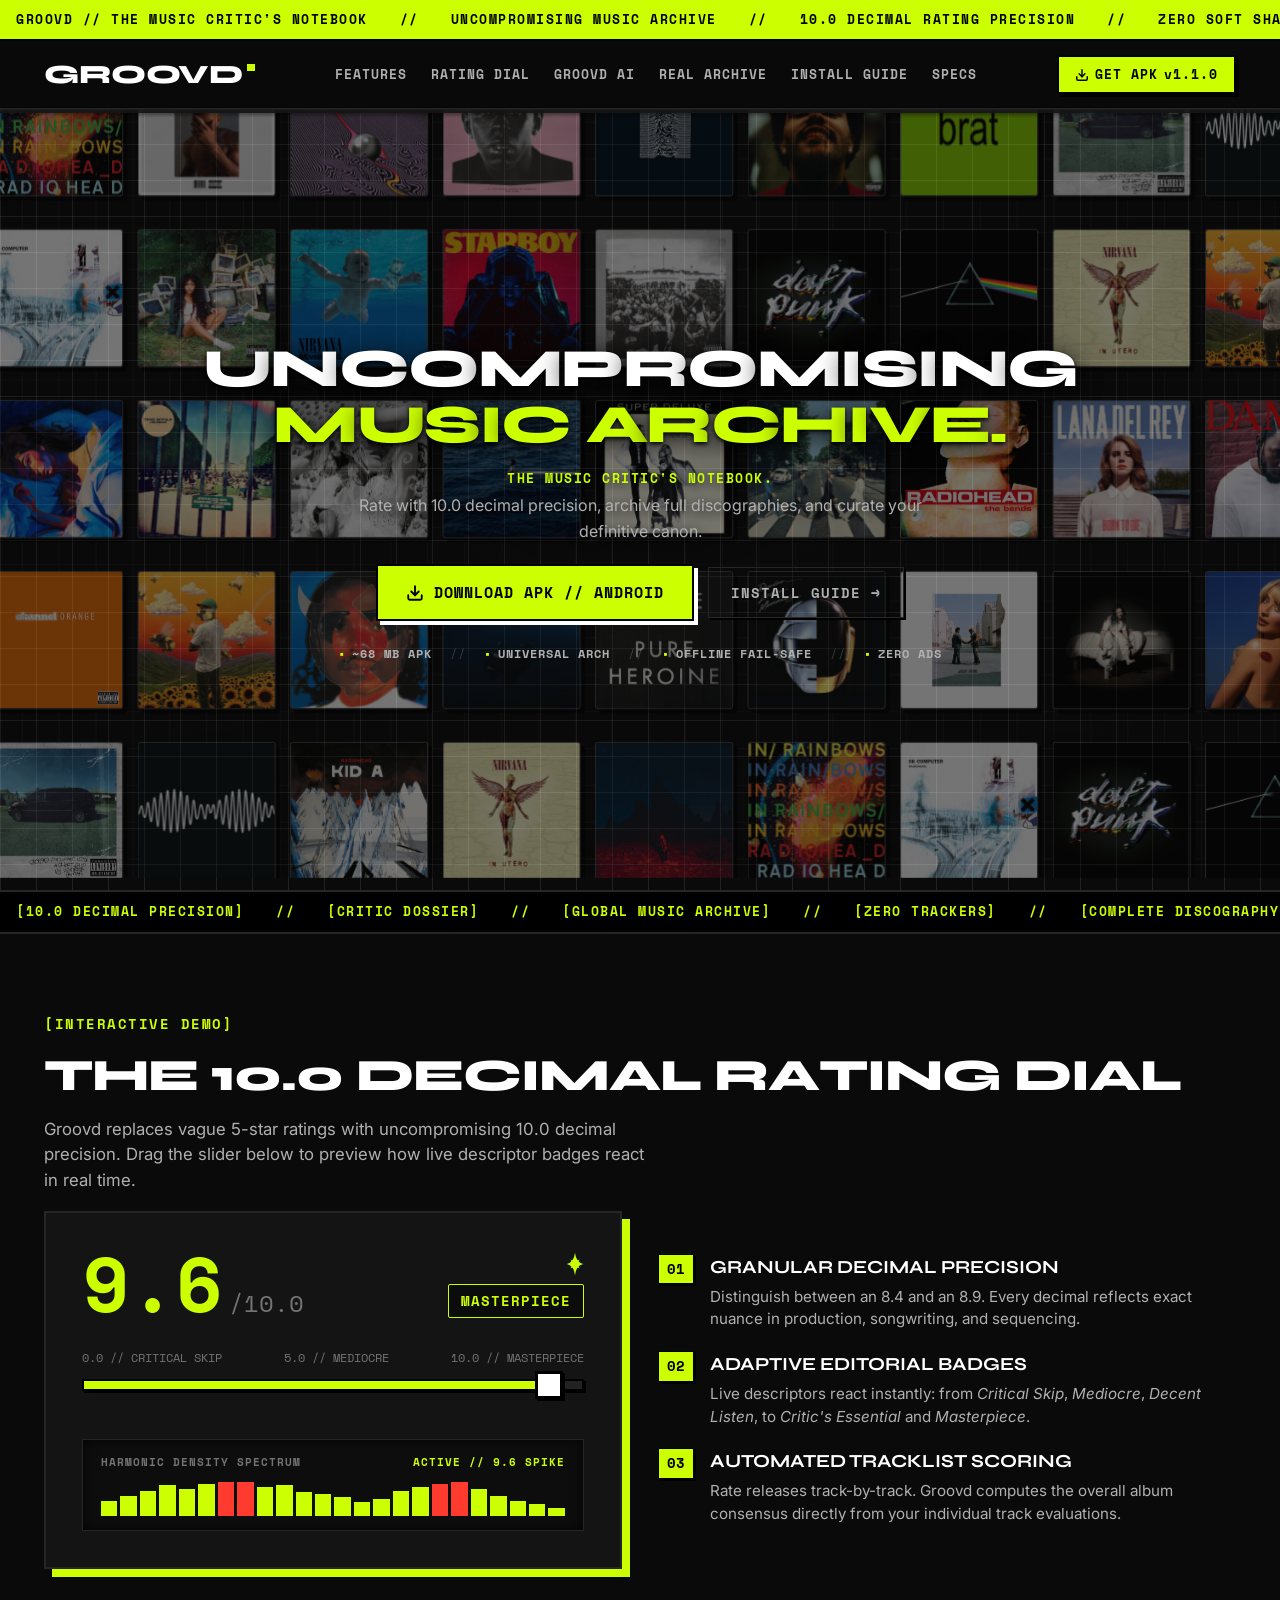
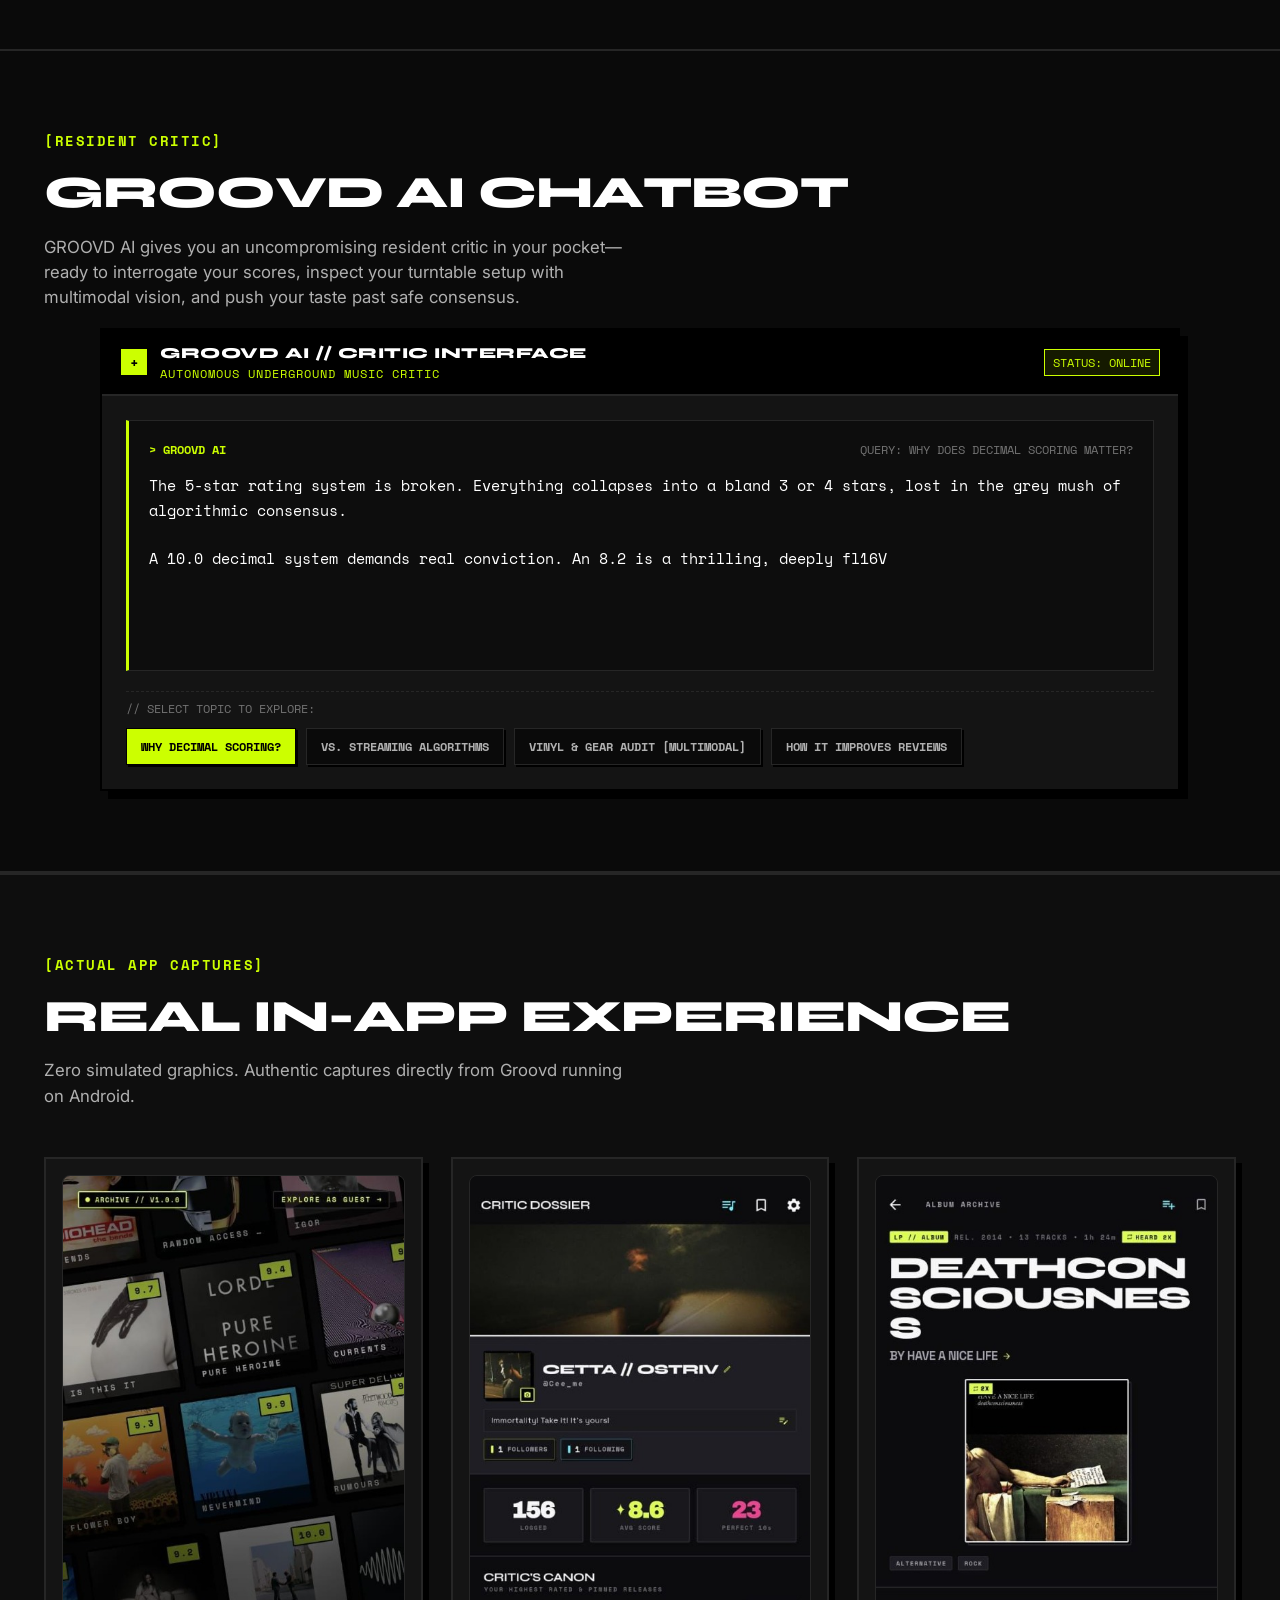
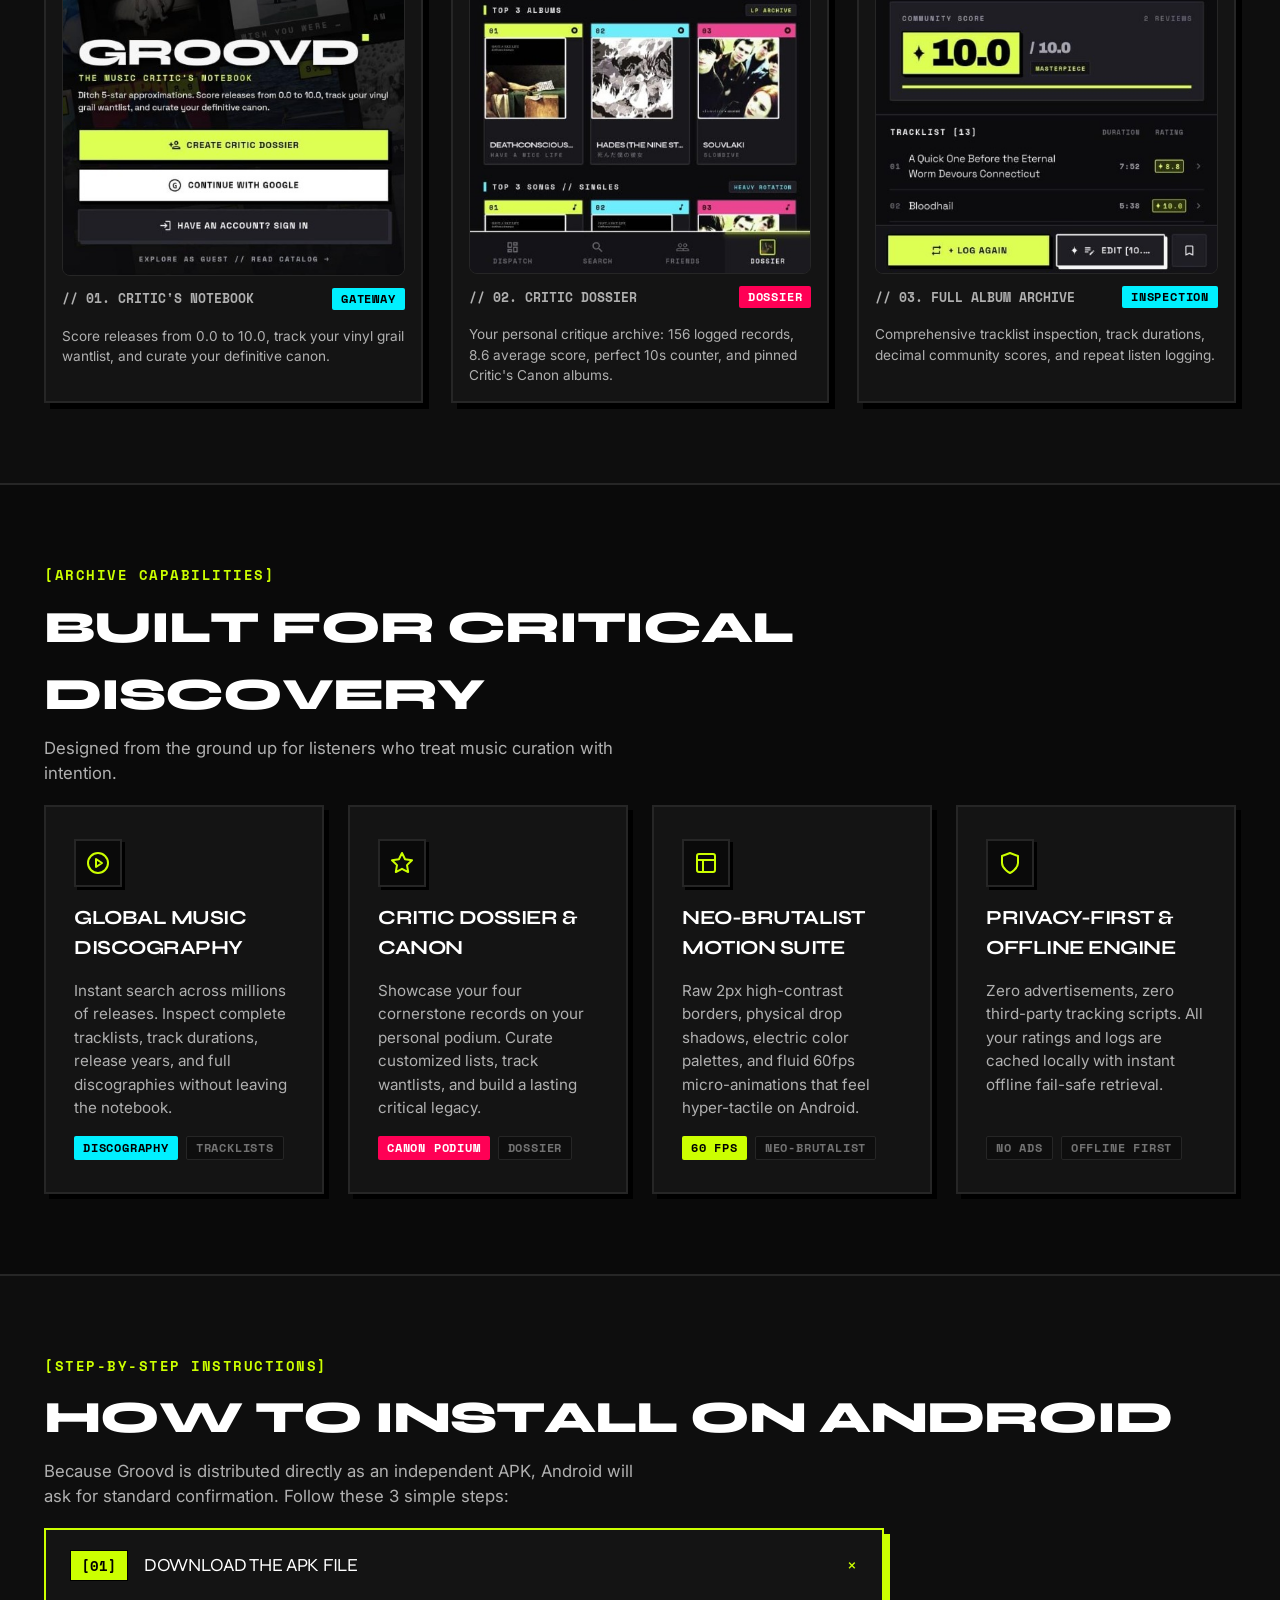
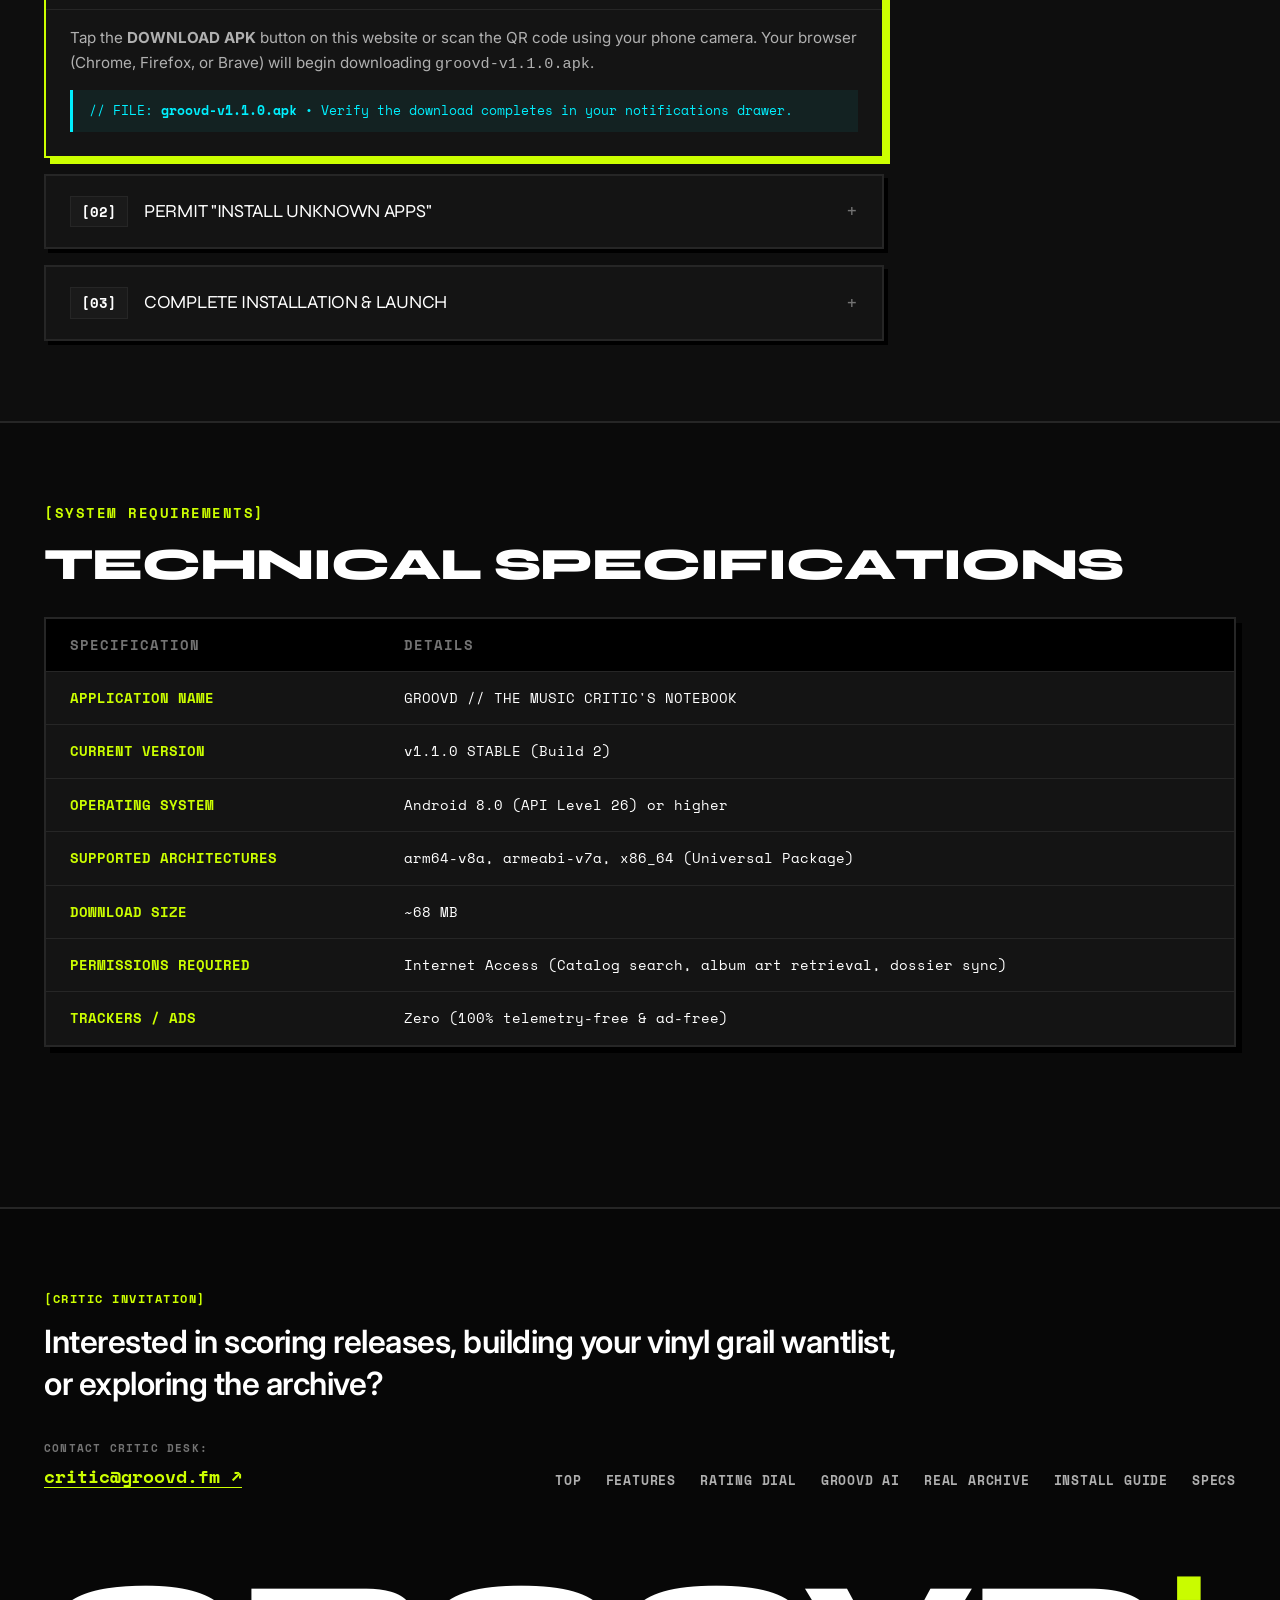
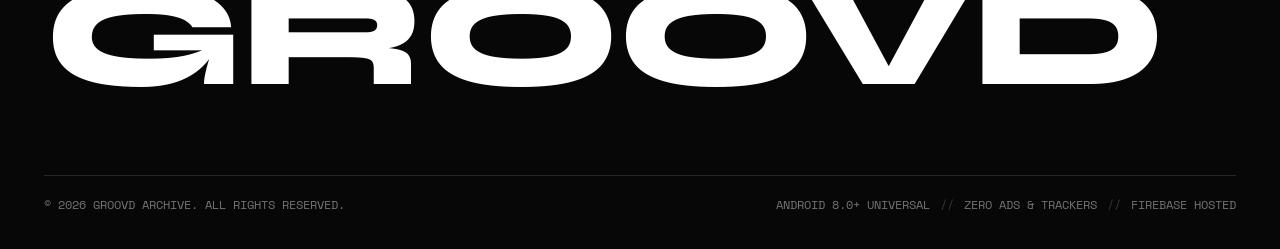
==== commit 284445fc: "create an album/ep recommendations section picked by Groovd AI itself based on each users preference" ====
--- a/groovd/website/index.html
+++ b/groovd/website/index.html
@@ -27,7 +27,7 @@
   <link rel="icon" type="image/png" href="assets/icon/groovd-logo.png">
 
   <!-- Stylesheet (versioned to ensure instant browser cache refresh) -->
-  <link rel="stylesheet" href="css/styles.css?v=5.2">
+  <link rel="stylesheet" href="css/styles.css?v=7.0">
 </head>
 <body>
 
@@ -75,7 +75,7 @@
     </div>
 
     <div class="splash-footer">
-      GROOVD // ARCHIVE v1.0
+      GROOVD // ARCHIVE v1.1
     </div>
   </div>
 
@@ -90,7 +90,7 @@
       <span>//</span>
       <span>ZERO SOFT SHADOWS</span>
       <span>//</span>
-      <span>OFFICIAL ANDROID V1.0.0 RELEASE</span>
+      <span>OFFICIAL ANDROID V1.1.0 RELEASE</span>
       <span>//</span>
       <span>DIRECT APK DOWNLOAD</span>
       <span>//</span>
@@ -102,7 +102,7 @@
       <span>//</span>
       <span>ZERO SOFT SHADOWS</span>
       <span>//</span>
-      <span>OFFICIAL ANDROID V1.0.0 RELEASE</span>
+      <span>OFFICIAL ANDROID V1.1.0 RELEASE</span>
       <span>//</span>
       <span>DIRECT APK DOWNLOAD</span>
       <span>//</span>
@@ -116,7 +116,7 @@
       <span>//</span>
       <span>ZERO SOFT SHADOWS</span>
       <span>//</span>
-      <span>OFFICIAL ANDROID V1.0.0 RELEASE</span>
+      <span>OFFICIAL ANDROID V1.1.0 RELEASE</span>
       <span>//</span>
       <span>DIRECT APK DOWNLOAD</span>
       <span>//</span>
@@ -128,7 +128,7 @@
       <span>//</span>
       <span>ZERO SOFT SHADOWS</span>
       <span>//</span>
-      <span>OFFICIAL ANDROID V1.0.0 RELEASE</span>
+      <span>OFFICIAL ANDROID V1.1.0 RELEASE</span>
       <span>//</span>
       <span>DIRECT APK DOWNLOAD</span>
       <span>//</span>
@@ -146,6 +146,7 @@
       <nav class="nav-links">
         <a href="#features">FEATURES</a>
         <a href="#rating-demo">RATING DIAL</a>
+        <a href="#ai-critic">GROOVD AI</a>
         <a href="#showcase">REAL ARCHIVE</a>
         <a href="#install-guide">INSTALL GUIDE</a>
         <a href="#specs">SPECS</a>
@@ -157,7 +158,7 @@
           <polyline points="7 10 12 15 17 10"></polyline>
           <line x1="12" y1="15" x2="12" y2="3"></line>
         </svg>
-        GET APK <span class="nav-v-hide">v1.0.0</span>
+        GET APK <span class="nav-v-hide">v1.1.0</span>
       </a>
     </div>
 
@@ -347,7 +348,7 @@
 
         <!-- Minimalist Typographic Specs Strip -->
         <div class="hero-specs-strip">
-          <span class="spec-item"><span class="spec-bullet">▪</span> ~45 MB APK</span>
+          <span class="spec-item"><span class="spec-bullet">▪</span> ~68 MB APK</span>
           <span class="spec-sep" aria-hidden="true">//</span>
           <span class="spec-item"><span class="spec-bullet">▪</span> UNIVERSAL ARCH</span>
           <span class="spec-sep" aria-hidden="true">//</span>
@@ -517,6 +518,76 @@
     </div>
   </section>
 
+  <!-- GROOVD AI // Resident Music Critic Section -->
+  <section id="ai-critic" class="section ai-critic-section">
+    <div class="container">
+      <div class="section-header">
+        <span class="section-label">[RESIDENT CRITIC]</span>
+        <h2 class="section-title">GROOVD AI CHATBOT</h2>
+        <p class="section-desc">
+          GROOVD AI gives you an uncompromising resident critic in your pocket—ready to interrogate your scores, inspect your turntable setup with multimodal vision, and push your taste past safe consensus.
+        </p>
+      </div>
+
+      <div class="ai-critic-wrapper">
+        <!-- Interactive Critic Console Window -->
+        <div class="critic-console-window">
+          <!-- Terminal Header -->
+          <div class="critic-terminal-header">
+            <div class="critic-terminal-left">
+              <div class="critic-badge-icon">+</div>
+              <div class="critic-terminal-titles">
+                <span class="critic-title-main">GROOVD AI // CRITIC INTERFACE</span>
+                <span class="critic-title-sub">AUTONOMOUS UNDERGROUND MUSIC CRITIC</span>
+              </div>
+            </div>
+            <div class="critic-terminal-status">STATUS: ONLINE</div>
+          </div>
+
+          <!-- Console Body -->
+          <div class="critic-console-body">
+            <!-- Multimodal Vision Card (Previewing Turntable/Vinyl Inspection) -->
+            <div class="critic-vision-box" id="critic-vision-box" style="display: none;">
+              <img src="assets/covers/kid_a.jpg" alt="Multimodal vinyl setup preview" class="critic-vision-thumb">
+              <div class="critic-vision-info">
+                <span class="critic-vision-tag">[MULTIMODAL VISION ATTACHMENT: GEAR_SETUP.RAW]</span>
+                <span class="critic-vision-desc">Audiophile turntable plinth, unisolated monitor proximity, counterweight alignment</span>
+              </div>
+            </div>
+
+            <!-- Speech Output Bubble -->
+            <div class="critic-speech-bubble">
+              <div class="critic-speaker-row">
+                <span class="critic-speaker-name">&gt; GROOVD AI</span>
+                <span id="critic-user-prompt-label">QUERY: WHY DOES DECIMAL SCORING MATTER?</span>
+              </div>
+              <div class="critic-text-output" id="critic-text-output"></div>
+
+              <!-- Embedded Album Recommendation Card -->
+              <a href="#features" class="critic-album-embed" id="critic-album-embed" style="opacity: 0; pointer-events: none;">
+                <img src="assets/covers/ok_computer.jpg" alt="Recommended Album" class="critic-album-art">
+                <div class="critic-album-meta">
+                  <span class="critic-album-title">OK COMPUTER</span>
+                  <span class="critic-album-artist">RADIOHEAD</span>
+                </div>
+                <span class="critic-album-badge">9.8 CANON</span>
+              </a>
+            </div>
+
+            <!-- Interactive Prompt Bar -->
+            <div class="critic-chip-bar">
+              <div class="critic-chip-label">// SELECT TOPIC TO EXPLORE:</div>
+              <button type="button" class="critic-chip-btn active" data-scenario="roast">WHY DECIMAL SCORING?</button>
+              <button type="button" class="critic-chip-btn" data-scenario="recommend">VS. STREAMING ALGORITHMS</button>
+              <button type="button" class="critic-chip-btn" data-scenario="gear">VINYL &amp; GEAR AUDIT [MULTIMODAL]</button>
+              <button type="button" class="critic-chip-btn" data-scenario="take">HOW IT IMPROVES REVIEWS</button>
+            </div>
+          </div>
+        </div>
+      </div>
+    </div>
+  </section>
+
   <!-- Real In-App Screenshots Showcase Section -->
   <section id="showcase" class="section" style="background-color: #0E0E0E; border-top: 2px solid var(--border-dark); border-bottom: 2px solid var(--border-dark);">
     <div class="container">
@@ -677,9 +748,9 @@
             <span class="step-indicator">+</span>
           </div>
           <div class="step-body">
-            <p>Tap the <strong>DOWNLOAD APK</strong> button on this website or scan the QR code using your phone camera. Your browser (Chrome, Firefox, or Brave) will begin downloading <code>groovd-v1.0.0.apk</code>.</p>
+            <p>Tap the <strong>DOWNLOAD APK</strong> button on this website or scan the QR code using your phone camera. Your browser (Chrome, Firefox, or Brave) will begin downloading <code>groovd-v1.1.0.apk</code>.</p>
             <div class="step-alert-box">
-              // FILE: <strong>groovd-v1.0.0.apk</strong> • Verify the download completes in your notifications drawer.
+              // FILE: <strong>groovd-v1.1.0.apk</strong> • Verify the download completes in your notifications drawer.
             </div>
           </div>
         </div>
@@ -745,7 +816,7 @@
             </tr>
             <tr>
               <td>CURRENT VERSION</td>
-              <td>v1.0.0 (Build 1)</td>
+              <td>v1.1.0 STABLE (Build 2)</td>
             </tr>
             <tr>
               <td>OPERATING SYSTEM</td>
@@ -757,7 +828,7 @@
             </tr>
             <tr>
               <td>DOWNLOAD SIZE</td>
-              <td>~45 MB</td>
+              <td>~68 MB</td>
             </tr>
             <tr>
               <td>PERMISSIONS REQUIRED</td>
@@ -796,6 +867,7 @@
           <a href="#hero">TOP</a>
           <a href="#features">FEATURES</a>
           <a href="#rating-demo">RATING DIAL</a>
+          <a href="#ai-critic">GROOVD AI</a>
           <a href="#showcase">REAL ARCHIVE</a>
           <a href="#install-guide">INSTALL GUIDE</a>
           <a href="#specs">SPECS</a>
@@ -831,7 +903,7 @@
   <div class="sticky-download-bar" id="sticky-download-bar">
     <div class="sticky-meta">
       <span class="sticky-title">GROOVD FOR ANDROID</span>
-      <span class="sticky-sub">v1.0.0 // ~45 MB</span>
+      <span class="sticky-sub">v1.1.0 // ~68 MB</span>
     </div>
     <a href="download.html" class="btn-sticky-download">
       <svg width="14" height="14" viewBox="0 0 24 24" fill="none" stroke="currentColor" stroke-width="2.5" stroke-linecap="round" stroke-linejoin="round">
@@ -855,6 +927,6 @@
   <script src="js/vendor/SplitText.min.js"></script>
   <script src="js/qrcode.js?v=4.4"></script>
   <script src="js/animations.js?v=4.8"></script>
-  <script src="js/main.js?v=4.4"></script>
+  <script src="js/main.js?v=7.0"></script>
 </body>
 </html>
--- a/groovd/website/css/styles.css
+++ b/groovd/website/css/styles.css
@@ -2545,18 +2545,99 @@
 
 .qr-canvas-holder {
   display: flex;
+  flex-direction: column;
   justify-content: center;
   align-items: center;
-  padding: 16px;
+  padding: 24px 20px;
   background-color: #0A0A0A;
   border: 2px solid var(--border-dark);
   margin-bottom: 16px;
+  gap: 16px;
+}
+
+.qr-code-frame {
+  position: relative;
+  background-color: #FFFFFF;
+  padding: 10px;
+  border: 2px solid #000000;
+  box-shadow: 4px 4px 0px var(--acid-lime);
+  display: inline-flex;
+  justify-content: center;
+  align-items: center;
+  transition: transform 0.2s ease, box-shadow 0.2s ease;
+}
+
+.qr-code-frame:hover {
+  transform: translate(-2px, -2px);
+  box-shadow: 6px 6px 0px var(--acid-lime);
 }
 
 .qr-canvas {
-  width: 190px;
-  height: 190px;
+  width: 200px;
+  height: 200px;
   display: block;
+  image-rendering: pixelated;
+  image-rendering: crisp-edges;
+}
+
+.qr-action-row {
+  display: flex;
+  align-items: center;
+  justify-content: center;
+  gap: 10px;
+  width: 100%;
+  max-width: 260px;
+}
+
+.btn-qr-action {
+  flex: 1;
+  font-family: var(--font-mono);
+  font-size: 0.72rem;
+  font-weight: 700;
+  letter-spacing: 0.8px;
+  padding: 8px 12px;
+  border: 2px solid #000000;
+  cursor: pointer;
+  box-shadow: 3px 3px 0px #000000;
+  display: inline-flex;
+  align-items: center;
+  justify-content: center;
+  gap: 6px;
+  text-decoration: none;
+  transition: transform 0.15s ease, box-shadow 0.15s ease, background-color 0.15s ease;
+}
+
+.btn-qr-share {
+  background-color: var(--acid-lime);
+  color: #000000;
+}
+
+.btn-qr-share:hover,
+.btn-qr-share:active {
+  background-color: #B8E600;
+  transform: translate(-1px, -1px);
+  box-shadow: 4px 4px 0px #000000;
+}
+
+.btn-qr-save {
+  background-color: #1A1A1A;
+  color: var(--text-primary);
+  border-color: var(--border-dark);
+}
+
+.btn-qr-save:hover,
+.btn-qr-save:active {
+  background-color: #262626;
+  border-color: var(--acid-lime);
+  color: var(--acid-lime);
+  transform: translate(-1px, -1px);
+  box-shadow: 4px 4px 0px var(--acid-lime);
+}
+
+.btn-qr-action.action-success {
+  background-color: #00FF66 !important;
+  color: #000000 !important;
+  border-color: #000000 !important;
 }
 
 .qr-url-display {
@@ -2977,100 +3058,6 @@
   background-color: var(--vermillion);
 }
 
-/* =========================================================================
-   Download Page Holographic QR Scanner & Flip Card
-   ========================================================================= */
-.qr-interactive-wrapper {
-  position: relative;
-  perspective: 1000px;
-  margin: 16px auto;
-  width: 220px;
-  height: 220px;
-}
-
-.qr-flipper {
-  width: 100%;
-  height: 100%;
-  position: relative;
-  transform-style: preserve-3d;
-  transition: transform 0.6s cubic-bezier(0.16, 1, 0.3, 1);
-}
-
-.qr-flipper.flipped {
-  transform: rotateY(180deg);
-}
-
-.qr-face-front,
-.qr-face-back {
-  position: absolute;
-  top: 0;
-  left: 0;
-  width: 100%;
-  height: 100%;
-  backface-visibility: hidden;
-  border: 2px solid #000000;
-}
-
-.qr-face-front {
-  background-color: var(--acid-lime);
-  display: flex;
-  align-items: center;
-  justify-content: center;
-  overflow: hidden;
-}
-
-.qr-face-back {
-  background-color: #0A0A0A;
-  color: var(--acid-lime);
-  font-family: var(--font-mono);
-  font-size: 0.62rem;
-  line-height: 1.35;
-  padding: 14px;
-  transform: rotateY(180deg);
-  overflow: hidden;
-  display: flex;
-  flex-direction: column;
-  justify-content: space-between;
-  border: 2px solid var(--acid-lime);
-  text-align: left;
-}
-
-.qr-scanline-laser {
-  position: absolute;
-  top: 0;
-  left: 0;
-  width: 100%;
-  height: 3px;
-  background: linear-gradient(90deg, transparent, #CCFF00, #FFFFFF, #CCFF00, transparent);
-  box-shadow: 0 0 12px #CCFF00;
-  pointer-events: none;
-  z-index: 5;
-  opacity: 0.85;
-}
-
-.btn-qr-flip {
-  margin-top: 12px;
-  font-family: var(--font-mono);
-  font-size: 0.7rem;
-  font-weight: 700;
-  letter-spacing: 1px;
-  background: #1A1A1A;
-  color: var(--text-secondary);
-  border: 1px solid var(--border-dark);
-  padding: 6px 12px;
-  cursor: pointer;
-  box-shadow: 2px 2px 0px #000000;
-  transition: all 0.2s ease;
-  display: inline-flex;
-  align-items: center;
-  gap: 6px;
-}
-
-.btn-qr-flip:hover {
-  background: var(--acid-lime);
-  color: #000000;
-  border-color: #000000;
-}
 
 /* Real-Time Throughput Gauge in Download Card */
 .download-telemetry {
@@ -3111,3 +3098,313 @@
   transform-origin: center center;
 }
 
+/* =========================================================================
+   GROOVD AI // RESIDENT MUSIC CRITIC FEATURE SECTION (NO EMOJIS)
+   ========================================================================= */
+.ai-critic-section {
+  position: relative;
+  background-color: var(--pure-black);
+  border-top: 2px solid var(--border-dark);
+  border-bottom: 2px solid var(--border-dark);
+}
+
+.ai-critic-wrapper {
+  display: flex;
+  flex-direction: column;
+  gap: 36px;
+  max-width: 1080px;
+  margin: 0 auto;
+}
+
+/* Critic Console Window Frame */
+.critic-console-window {
+  background-color: var(--surface-card);
+  border: 2px solid #000000;
+  box-shadow: 8px 8px 0px #000000;
+  display: flex;
+  flex-direction: column;
+  overflow: hidden;
+  position: relative;
+}
+
+.critic-terminal-header {
+  background-color: #000000;
+  border-bottom: 2px solid var(--border-dark);
+  padding: 12px 18px;
+  display: flex;
+  justify-content: space-between;
+  align-items: center;
+  flex-wrap: wrap;
+  gap: 12px;
+}
+
+.critic-terminal-left {
+  display: flex;
+  align-items: center;
+  gap: 12px;
+}
+
+.critic-badge-icon {
+  width: 28px;
+  height: 28px;
+  background-color: var(--acid-lime);
+  color: #000000;
+  font-family: var(--font-mono);
+  font-weight: 900;
+  display: flex;
+  align-items: center;
+  justify-content: center;
+  font-size: 14px;
+  border: 1px solid #000000;
+}
+
+.critic-terminal-titles {
+  display: flex;
+  flex-direction: column;
+}
+
+.critic-title-main {
+  font-family: var(--font-display);
+  font-size: 0.95rem;
+  font-weight: 800;
+  color: #FFFFFF;
+  letter-spacing: 0.5px;
+}
+
+.critic-title-sub {
+  font-family: var(--font-mono);
+  font-size: 0.72rem;
+  color: var(--acid-lime);
+  letter-spacing: 1px;
+}
+
+.critic-terminal-status {
+  font-family: var(--font-mono);
+  font-size: 0.72rem;
+  background-color: rgba(204, 255, 0, 0.1);
+  color: var(--acid-lime);
+  border: 1px solid var(--acid-lime);
+  padding: 4px 8px;
+}
+
+/* Console Body */
+.critic-console-body {
+  padding: 24px;
+  display: flex;
+  flex-direction: column;
+  gap: 20px;
+  background-color: var(--surface-card);
+  min-height: 380px;
+}
+
+/* Vision Card */
+.critic-vision-box {
+  display: flex;
+  align-items: center;
+  gap: 16px;
+  background-color: var(--pure-black);
+  border: 1.5px solid var(--border-light);
+  padding: 12px 16px;
+}
+
+.critic-vision-thumb {
+  width: 64px;
+  height: 64px;
+  object-fit: cover;
+  border: 1.5px solid var(--acid-lime);
+  flex-shrink: 0;
+}
+
+.critic-vision-info {
+  display: flex;
+  flex-direction: column;
+  gap: 4px;
+}
+
+.critic-vision-tag {
+  font-family: var(--font-mono);
+  font-size: 0.7rem;
+  color: var(--acid-lime);
+  font-weight: 700;
+}
+
+.critic-vision-desc {
+  font-size: 0.85rem;
+  color: var(--text-secondary);
+}
+
+/* Speech Bubble */
+.critic-speech-bubble {
+  background-color: #0d0d0d;
+  border-left: 3px solid var(--acid-lime);
+  border-top: 1px solid var(--border-dark);
+  border-right: 1px solid var(--border-dark);
+  border-bottom: 1px solid var(--border-dark);
+  padding: 20px;
+  display: flex;
+  flex-direction: column;
+  gap: 14px;
+}
+
+.critic-speaker-row {
+  display: flex;
+  justify-content: space-between;
+  align-items: center;
+  font-family: var(--font-mono);
+  font-size: 0.75rem;
+  color: var(--text-muted);
+}
+
+.critic-speaker-name {
+  color: var(--acid-lime);
+  font-weight: 700;
+}
+
+.critic-text-output {
+  font-family: var(--font-mono);
+  font-size: 0.95rem;
+  line-height: 1.6;
+  color: #FFFFFF;
+  min-height: 80px;
+  white-space: pre-wrap;
+}
+
+.critic-text-output strong {
+  color: var(--acid-lime);
+}
+
+/* Embedded Album Recommendation Card */
+.critic-album-embed {
+  display: flex;
+  align-items: center;
+  gap: 14px;
+  background-color: var(--pure-black);
+  border: 1.5px solid var(--border-dark);
+  padding: 10px 14px;
+  width: fit-content;
+  max-width: 100%;
+  transition: border-color 0.2s, transform 0.2s;
+  text-decoration: none;
+}
+
+.critic-album-embed:hover {
+  border-color: var(--acid-lime);
+  transform: translateX(4px);
+}
+
+.critic-album-art {
+  width: 44px;
+  height: 44px;
+  object-fit: cover;
+  border: 1px solid #333333;
+}
+
+.critic-album-meta {
+  display: flex;
+  flex-direction: column;
+}
+
+.critic-album-title {
+  font-family: var(--font-mono);
+  font-size: 0.82rem;
+  font-weight: 700;
+  color: #FFFFFF;
+}
+
+.critic-album-artist {
+  font-family: var(--font-mono);
+  font-size: 0.72rem;
+  color: var(--text-secondary);
+}
+
+.critic-album-badge {
+  font-family: var(--font-mono);
+  font-size: 0.72rem;
+  background-color: rgba(204, 255, 0, 0.15);
+  color: var(--acid-lime);
+  border: 1px solid var(--acid-lime);
+  padding: 2px 6px;
+  margin-left: auto;
+}
+
+/* Interactive Prompt Bar */
+.critic-chip-bar {
+  display: flex;
+  gap: 10px;
+  flex-wrap: wrap;
+  padding-top: 8px;
+  border-top: 1px dashed var(--border-dark);
+}
+
+.critic-chip-label {
+  font-family: var(--font-mono);
+  font-size: 0.72rem;
+  color: var(--text-muted);
+  width: 100%;
+  text-transform: uppercase;
+}
+
+.critic-chip-btn {
+  font-family: var(--font-mono);
+  font-size: 0.78rem;
+  font-weight: 700;
+  padding: 8px 14px;
+  background-color: var(--pure-black);
+  color: var(--text-secondary);
+  border: 1.5px solid var(--border-dark);
+  cursor: pointer;
+  box-shadow: 2px 2px 0px #000000;
+  transition: all 0.15s ease;
+}
+
+.critic-chip-btn:hover {
+  color: #000000;
+  background-color: var(--acid-lime);
+  border-color: #000000;
+  transform: translate(-1px, -1px);
+  box-shadow: 3px 3px 0px #000000;
+}
+
+.critic-chip-btn.active {
+  color: #000000;
+  background-color: var(--acid-lime);
+  border-color: #000000;
+  box-shadow: 2px 2px 0px #000000;
+}
+
+/* 3 Feature Cards Below Console */
+.ai-critic-triad {
+  display: grid;
+  grid-template-columns: repeat(auto-fit, minmax(280px, 1fr));
+  gap: 20px;
+}
+
+.ai-triad-card {
+  background-color: var(--surface-card);
+  border: 2px solid var(--border-dark);
+  padding: 24px;
+  box-shadow: 4px 4px 0px #000000;
+  display: flex;
+  flex-direction: column;
+  gap: 10px;
+  transition: transform 0.2s, border-color 0.2s, box-shadow 0.2s;
+}
+
+.ai-triad-card:hover {
+  transform: translate(-2px, -2px);
+  border-color: var(--acid-lime);
+  box-shadow: 6px 6px 0px var(--acid-lime);
+}
+
+.ai-triad-card h3 {
+  font-family: var(--font-display);
+  font-size: 1.05rem;
+  text-transform: uppercase;
+}
+
+.ai-triad-card p {
+  color: var(--text-secondary);
+  font-size: 0.88rem;
+  line-height: 1.5;
+}
+
